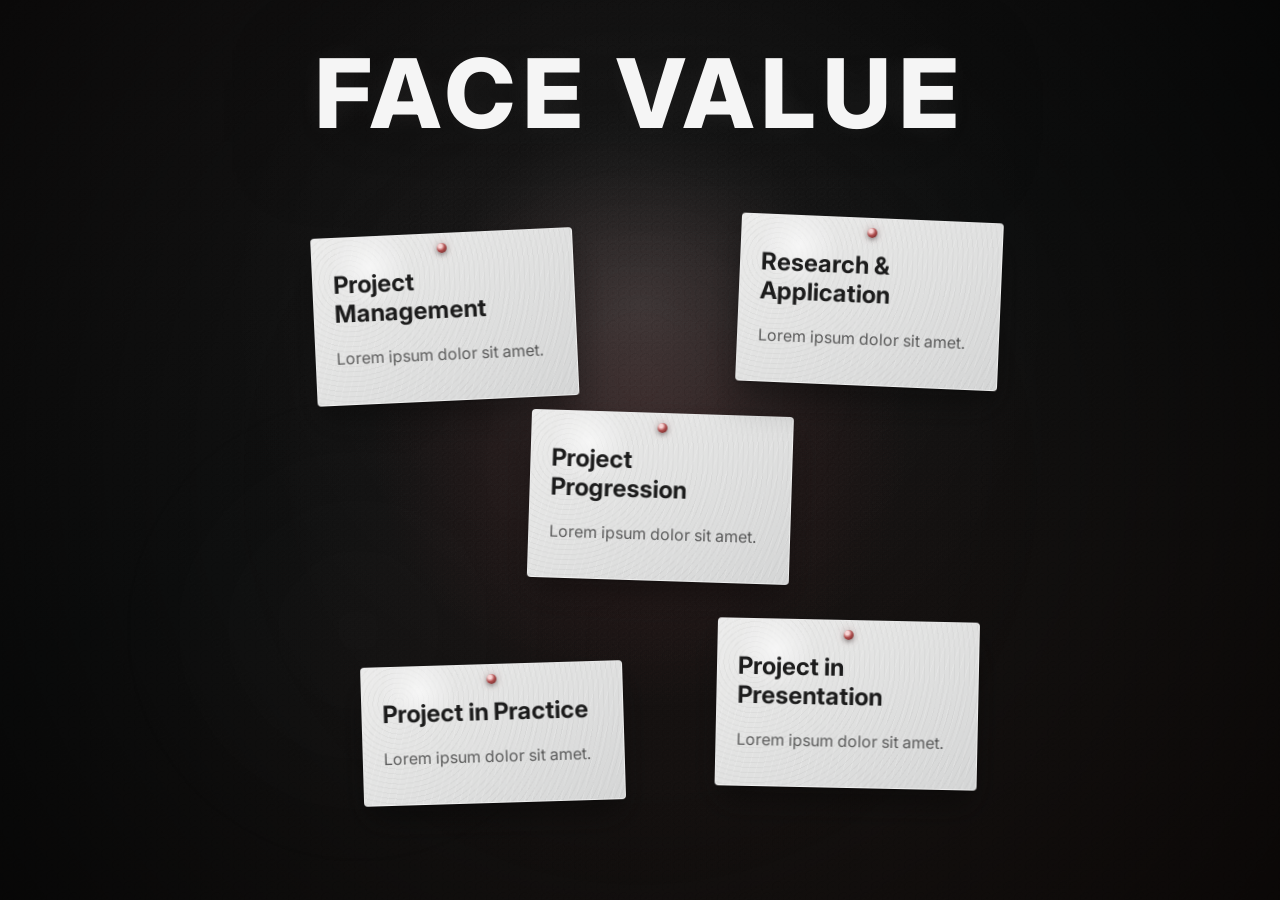
==== index.html @ d6b0194a "first commit" ====
<!DOCTYPE html>
<html lang="en">
<head>
  <meta charset="UTF-8" />
  <title>Face Value</title>
  <link rel="stylesheet" href="style.css" />
  <link href="https://fonts.googleapis.com/css2?family=Inter:wght@300;400;600&display=swap" rel="stylesheet">
</head>

<body class="home-page">

  <header class="home-title">
    <h1>FACE VALUE</h1>
  </header>

  <!-- BOARD -->
  <section class="board">

    <div class="card" data-link="management.html">
      <h2>Project Management</h2>
      <p>Lorem ipsum dolor sit amet.</p>
    </div>

    <div class="card" data-link="progression.html">
      <h2>Project Progression</h2>
      <p>Lorem ipsum dolor sit amet.</p>
    </div>

    <div class="card" data-link="research.html">
      <h2>Research & Application</h2>
      <p>Lorem ipsum dolor sit amet.</p>
    </div>

    <div class="card" data-link="practice.html">
      <h2>Project in Practice</h2>
      <p>Lorem ipsum dolor sit amet.</p>
    </div>

    <div class="card" data-link="presentation.html">
      <h2>Project in Presentation</h2>
      <p>Lorem ipsum dolor sit amet.</p>
    </div>

  </section>

  <script src="script.js"></script>
</body>
</html>
---- style.css ----
@property --float-x { syntax: "<length>"; inherits: false; initial-value: 0px; }
@property --float-y { syntax: "<length>"; inherits: false; initial-value: 0px; }
@property --float-rotate { syntax: "<angle>"; inherits: false; initial-value: 0deg; }
@property --ambient-light { syntax: "<number>"; inherits: false; initial-value: 0; }
@property --ambient-red { syntax: "<number>"; inherits: false; initial-value: 0; }
@property --fog-pulse { syntax: "<number>"; inherits: false; initial-value: 0; }

body {
  margin: 0;
  min-height: 100vh;
  /* Design System: Helvetica Neue for general hierarchy, Inter for standard text fallback */
  font-family: "Helvetica Neue", Inter, sans-serif; 
  background: #111111;
  color: #F5F5F5;
  animation: page-enter 320ms cubic-bezier(0.16, 1, 0.3, 1) backwards;
  transition: opacity 260ms ease, transform 260ms cubic-bezier(0.22, 1, 0.36, 1), filter 260ms ease;
}

body.page-leaving {
  opacity: 0;
  transform: scale(0.985);
  filter: brightness(0.78);
  pointer-events: none;
}

.home-page {
  --edge-darkness: 0.62;
  --fog-opacity: 0.55;
  --fog-pulse: 0;
  --red-wash: 0.16;
  --spotlight-strength: 0.13;
  --ambient-light: 0;
  --ambient-red: 0;
  position: relative;
  overflow-x: hidden;
  background:
    radial-gradient(circle at 50% 34%, rgba(255, 255, 255, calc(var(--spotlight-strength) + var(--ambient-light))), rgba(255, 255, 255, 0.025) 22%, transparent 48%),
    radial-gradient(circle at 50% 48%, rgba(158, 66, 66, calc(var(--red-wash) + var(--ambient-red))), transparent 34%),
    linear-gradient(155deg, #171515 0%, #0f1010 45%, #181210 100%);
  animation: page-enter 320ms cubic-bezier(0.16, 1, 0.3, 1) backwards, ambient-light-pulse 34s ease-in-out infinite alternate;
}

.home-page:has(.card:hover) {
  --edge-darkness: 0.74;
  --fog-opacity: 0.42;
  --red-wash: 0.1;
  --spotlight-strength: 0.09;
}

.home-page::before, .home-page::after { content: ""; position: fixed; inset: 0; pointer-events: none; }
.home-page::before { z-index: 0; background: radial-gradient(circle at center, transparent 42%, rgba(0, 0, 0, var(--edge-darkness)) 100%), repeating-radial-gradient(circle at 18% 32%, rgba(255, 255, 255, 0.035) 0 1px, transparent 1px 4px), repeating-radial-gradient(circle at 72% 64%, rgba(0, 0, 0, 0.08) 0 1px, transparent 1px 5px); background-size: auto, 9px 9px, 11px 11px; mix-blend-mode: soft-light; transition: background 0.35s ease; }
.home-page::after { z-index: 1; background: radial-gradient(circle at 50% 42%, rgba(255, 255, 255, 0.06), transparent 28%), radial-gradient(circle at 28% 70%, rgba(255, 255, 255, 0.045), transparent 24%); filter: blur(26px); opacity: calc(var(--fog-opacity) + var(--fog-pulse)); transform: scale(1); transition: opacity 0.35s ease; animation: ambient-fog-drift 42s ease-in-out infinite alternate; }

.home-page .home-title, .home-page .board { position: relative; z-index: 2; }

.nav { display: flex; justify-content: space-between; align-items: center; padding: 20px 40px; border-bottom: 1px solid #2a2a2a; animation: nav-pop 420ms cubic-bezier(0.16, 1, 0.3, 1) 80ms backwards; }
.logo { font-weight: 700; letter-spacing: 0.08em; }
.nav a { margin-left: 20px; text-decoration: none; color: #8A8A8A; transition: color 0.3s ease; }
.nav a:hover { color: #F5F5F5; }

.home-title { max-width: 1180px; margin: 0 auto; padding: 48px 40px 4px; text-align: center; }
.home-title h1 { margin: 0; font-size: clamp(48px, 8vw, 96px); font-weight: 800; line-height: 0.95; letter-spacing: 0.08em; text-shadow: 0 18px 80px rgba(0, 0, 0, 0.5), 0 0 30px rgba(255, 255, 255, 0.08); animation: title-settle 820ms cubic-bezier(0.16, 1, 0.3, 1) 100ms both; }

.board { position: relative; height: calc(100vh - 150px); min-height: 580px; max-width: 1180px; margin: 0 auto; }
.board::after { content: ""; position: absolute; inset: 0; z-index: 0; pointer-events: none; background: radial-gradient(circle at 50% 46%, rgba(158, 66, 66, 0.16), transparent 58%); opacity: 0.28; transition: opacity 0.35s ease; }
.board:has(.card:hover)::after { opacity: 0.5; }

.card { --card-tilt: 0deg; --float-x: 0px; --float-y: 0px; --float-rotate: 0deg; --magnet-x: 0px; --magnet-y: 0px; position: absolute; z-index: 1; width: 220px; padding: 20px; background: #1a1a1a; border: 1px solid #2a2a2a; cursor: pointer; transition: transform 0.35s ease, border-color 0.35s ease, box-shadow 0.35s ease, filter 0.35s ease, opacity 0.35s ease; }
.home-page .card { color: #181818; background: radial-gradient(circle at 22% 18%, rgba(255, 255, 255, 0.8), transparent 16%), repeating-radial-gradient(circle at 14% 26%, rgba(0, 0, 0, 0.035) 0 1px, transparent 1px 5px), repeating-linear-gradient(105deg, rgba(255, 255, 255, 0.16) 0 1px, transparent 1px 7px), linear-gradient(145deg, #f0f0ef, #d9dada); border-color: rgba(255, 255, 255, 0.42); border-radius: 4px; box-shadow: 0 18px 34px rgba(0, 0, 0, 0.38), 0 2px 2px rgba(0, 0, 0, 0.18); filter: saturate(0.92) contrast(0.96); transform: translate3d(calc(var(--magnet-x) + var(--float-x)), calc(var(--magnet-y) + var(--float-y)), 0) rotate(calc(var(--card-tilt) + var(--float-rotate))); transform-origin: center top; animation: card-drift 31s ease-in-out infinite alternate; will-change: transform; }
.home-page .card::before { content: ""; position: absolute; top: 9px; left: 50%; width: 10px; height: 10px; border-radius: 50%; background: radial-gradient(circle at 35% 30%, #ffd9d9 0 18%, #b84a4a 48%, #5d1515 100%); box-shadow: 0 2px 4px rgba(0, 0, 0, 0.38), 0 0 10px rgba(158, 66, 66, 0.28); transform: translateX(-50%); }
.home-page .card h2, .home-page .card p { position: relative; }
.home-page .card h2 { margin-top: 12px; }
.home-page .card p { color: rgba(24, 24, 24, 0.68); }

.card:hover { z-index: 3; opacity: 1; transform: translate3d(calc(var(--magnet-x) + var(--float-x)), calc(var(--magnet-y) + var(--float-y) - 9px), 0) rotate(calc(var(--card-tilt) + var(--float-rotate))) scale(1.05); border-color: #9E4242; }
.home-page .card:hover { box-shadow: 0 26px 52px rgba(0, 0, 0, 0.48), 0 6px 10px rgba(0, 0, 0, 0.2); border-color: rgba(195, 92, 84, 0.7); filter: saturate(1.08) contrast(1.08); }
.home-page .card.is-transitioning { z-index: 5; opacity: 1; pointer-events: none; transform: translate3d(calc(var(--magnet-x) + var(--float-x)), calc(var(--magnet-y) + var(--float-y) - 16px), 0) rotate(calc(var(--card-tilt) + var(--float-rotate))) scale(1.16); filter: saturate(1.1) contrast(1.1); box-shadow: 0 34px 70px rgba(0, 0, 0, 0.58), 0 12px 22px rgba(0, 0, 0, 0.25); transition-duration: 260ms; }
.board:has(.card:hover) .card:not(:hover) { opacity: 0.42; filter: saturate(0.72) contrast(0.88) blur(0.45px); }
.board:has(.card.is-transitioning) .card:not(.is-transitioning) { opacity: 0.22; filter: saturate(0.6) contrast(0.82) blur(0.8px); }

.card:nth-child(1) { --card-tilt: -2.6deg; top: 12%; left: clamp(24px, calc(50% - 330px), calc(100% - 244px)); animation-duration: 34s; animation-delay: -8s; }
.card:nth-child(2) { --card-tilt: 1.8deg; top: 36%; left: clamp(24px, calc(50% - 108px), calc(100% - 244px)); animation-duration: 39s; animation-delay: -17s; }
.card:nth-child(3) { --card-tilt: 2.4deg; top: 10%; left: clamp(24px, calc(50% + 102px), calc(100% - 244px)); animation-duration: 36s; animation-delay: -12s; }
.card:nth-child(4) { --card-tilt: -1.7deg; bottom: 12%; left: clamp(24px, calc(50% - 280px), calc(100% - 244px)); animation-duration: 41s; animation-delay: -22s; }
.card:nth-child(5) { --card-tilt: 1.2deg; bottom: 14%; left: clamp(24px, calc(50% + 78px), calc(100% - 244px)); animation-duration: 37s; animation-delay: -5s; }

@keyframes page-enter { from { opacity: 0; transform: scale(1.012); filter: brightness(0.8); } to { opacity: 1; transform: scale(1); filter: brightness(1); } }
@keyframes nav-pop { from { opacity: 0; transform: translate3d(0, -12px, 0) scale(0.985); } to { opacity: 1; transform: translate3d(0, 0, 0); } }
@keyframes title-settle { from { opacity: 0; transform: translate3d(0, 10px, 0) scale(0.99); filter: blur(2px); } to { opacity: 1; transform: translate3d(0, 0, 0) scale(1); filter: blur(0); } }
@keyframes card-drift { 0% { --float-x: -1px; --float-y: 0.5px; --float-rotate: -0.12deg; } 45% { --float-x: 1.5px; --float-y: -1.25px; --float-rotate: 0.14deg; } 100% { --float-x: -0.5px; --float-y: 1px; --float-rotate: -0.08deg; } }
@keyframes ambient-light-pulse { 0% { --ambient-light: -0.008; --ambient-red: -0.01; } 50% { --ambient-light: 0.012; --ambient-red: 0.006; } 100% { --ambient-light: -0.002; --ambient-red: 0.012; } }
@keyframes ambient-fog-drift { 0% { --fog-pulse: -0.025; transform: translate3d(0, 0, 0) scale(1); } 50% { --fog-pulse: 0.015; transform: translate3d(0.4%, -0.35%, 0) scale(1.035); } 100% { --fog-pulse: 0.005; transform: translate3d(-0.25%, 0.25%, 0) scale(1.02); } }

@media (prefers-reduced-motion: reduce) {
  .home-page, .home-page::after, .home-page .card, .home-page .home-title h1, .nav { animation: none; }
  body { animation: none; transition: opacity 160ms ease; }
  body.page-leaving { transform: none; filter: none; }
}

@media (hover: hover) and (pointer: fine) {
  .home-page, .home-page a, .home-page .card { cursor: none; }
  .custom-cursor, .cursor-trail { position: fixed; top: 0; left: 0; border-radius: 50%; pointer-events: none; opacity: 0; transform: translate3d(-50%, -50%, 0); transition: width 0.25s ease, height 0.25s ease, border-color 0.25s ease, background 0.25s ease, opacity 0.25s ease; z-index: 20; }
  .custom-cursor { width: 14px; height: 14px; border: 1px solid rgba(245, 245, 245, 0.62); background: rgba(245, 245, 245, 0.04); box-shadow: 0 0 18px rgba(245, 245, 245, 0.08); mix-blend-mode: difference; }
  .cursor-trail { width: 26px; height: 26px; border: 1px solid rgba(158, 66, 66, 0.2); background: rgba(158, 66, 66, 0.045); filter: blur(0.2px); z-index: 19; }
  .cursor-ready .custom-cursor, .cursor-ready .cursor-trail { opacity: 1; }
  .cursor-card-hover .custom-cursor { width: 30px; height: 30px; border-color: rgba(195, 92, 84, 0.82); background: rgba(195, 92, 84, 0.08); box-shadow: 0 0 24px rgba(195, 92, 84, 0.18); mix-blend-mode: normal; }
  .cursor-card-hover .cursor-trail { width: 42px; height: 42px; border-color: rgba(195, 92, 84, 0.22); background: rgba(195, 92, 84, 0.055); }
  @media (prefers-reduced-motion: reduce) { .cursor-trail { display: none; } }
}

/* ========================= */
/* MANAGEMENT PAGE: CASE FILES */
/* ========================= */

.nav-subtitle {
  color: #9E4242; /* Primary Red */
  font-family: 'IBM Plex Sans', sans-serif; /* Crime-related secondary font explicitly declared */
  font-weight: 600;
  letter-spacing: 0.05em;
  margin-left: 8px;
}

.management-feed {
  max-width: 1100px;
  margin: 80px auto 120px auto;
  display: flex;
  flex-direction: column;
  gap: 140px;
  padding: 0 20px;
}

.doc-block {
  display: flex;
  flex-direction: column;
  align-items: center;
  width: 100%;
}

/* STAMPED HEADINGS (Crime theme = IBM Plex Sans) */
.doc-block h2 {
  margin-bottom: 50px;
  color: #9E4242;
  font-family: 'IBM Plex Sans', sans-serif;
  font-weight: 700;
  font-size: 24px;
  letter-spacing: 0.1em;
  text-transform: uppercase;
  border: 3px solid #9E4242;
  padding: 8px 24px;
  border-radius: 4px;
  background: rgba(17, 17, 17, 0.9);
  transform: rotate(-2deg);
  box-shadow: 0 4px 10px rgba(0,0,0,0.5);
}

.doc-block:nth-child(even) h2 {
  transform: rotate(1.5deg);
}

.carousel {
  display: flex;
  align-items: center;
  justify-content: center;
  gap: 10px; 
  width: 100%;
}

.carousel-track {
  width: 850px; 
  height: 650px;
  position: relative;
  display: flex;
  justify-content: center;
  align-items: center;
}

/* EVIDENCE PHOTOS - Completely transparent background, no white borders */
.carousel-track img {
  position: absolute;
  max-width: calc(100% - 40px);
  max-height: calc(100% - 70px);
  object-fit: contain;
  opacity: 0;
  transition: opacity 0.4s ease, transform 0.4s ease;
  pointer-events: none;
  border-radius: 2px;
  box-shadow: 0 15px 35px rgba(0,0,0,0.8), inset 0 0 0 1px rgba(255,255,255,0.05);
  transform: scale(0.9) rotate(0deg);
}

.carousel-track img.active {
  opacity: 1;
  pointer-events: auto;
  cursor: zoom-in;
}

/* Scatter the active photos at random angles */
.doc-block:nth-child(odd) .carousel-track img.active {
  transform: scale(1) rotate(-1.5deg);
}

.doc-block:nth-child(even) .carousel-track img.active {
  transform: scale(1) rotate(2deg);
}

/* MAIN PAGE ARROWS */
.arrow {
  background: none;
  border: none;
  font-size: 50px;
  color: rgba(245, 245, 245, 0.4);
  cursor: pointer;
  transition: color 0.2s ease, transform 0.2s ease;
  padding: 20px;
}

.arrow:hover {
  color: #9E4242; /* Arrows turn red on hover */
  transform: scale(1.1);
}

/* ========================= */
/* ZOOM SYSTEM (ENHANCED) */
/* ========================= */

.zoom-overlay {
  position: fixed;
  inset: 0;
  background: rgba(17, 17, 17, 0.95);
  display: none;
  justify-content: center;
  align-items: center;
  z-index: 1000;
  /* CUSTOM CSS CURSOR: Gritty Red "X" for closing the file */
  cursor: url("data:image/svg+xml,%3Csvg xmlns='http://www.w3.org/2000/svg' width='32' height='32'%3E%3Cpath d='M8 8 L24 24 M24 8 L8 24' stroke='%239E4242' stroke-width='4' stroke-linecap='round'/%3E%3C/svg%3E") 16 16, pointer;
  animation: zoom-in 0.2s ease-out;
}

.zoom-overlay.active {
  display: flex;
}

/* Wrapper to hold the image and arrows together */
.zoom-wrapper {
  position: relative;
  display: flex;
  justify-content: center;
  align-items: center;
  cursor: default; /* Stops the Red X from showing over the document itself */
}

#zoomedImage {
  max-width: 85vw; /* Limits image to 85% of screen width */
  max-height: 90vh; /* Limits image to 90% of screen height */
  object-fit: contain;
  border-radius: 4px;
}

/* Modal Navigation Arrows */
.modal-arrow {
  position: absolute;
  top: 50%;
  transform: translateY(-50%);
  background: none;
  border: none;
  font-size: 70px;
  color: rgba(245, 245, 245, 0.4);
  cursor: pointer; /* Uses standard pointer cursor for arrows */
  z-index: 1010;
  transition: color 0.2s ease, transform 0.2s ease;
  padding: 30px;
}

.modal-arrow:hover {
  color: #9E4242;
  transform: translateY(-50%) scale(1.1);
}

.modal-arrow.left { left: -120px; }
.modal-arrow.right { right: -120px; }

@keyframes zoom-in {
  from { opacity: 0; transform: scale(0.95); }
  to { opacity: 1; transform: scale(1); }
}
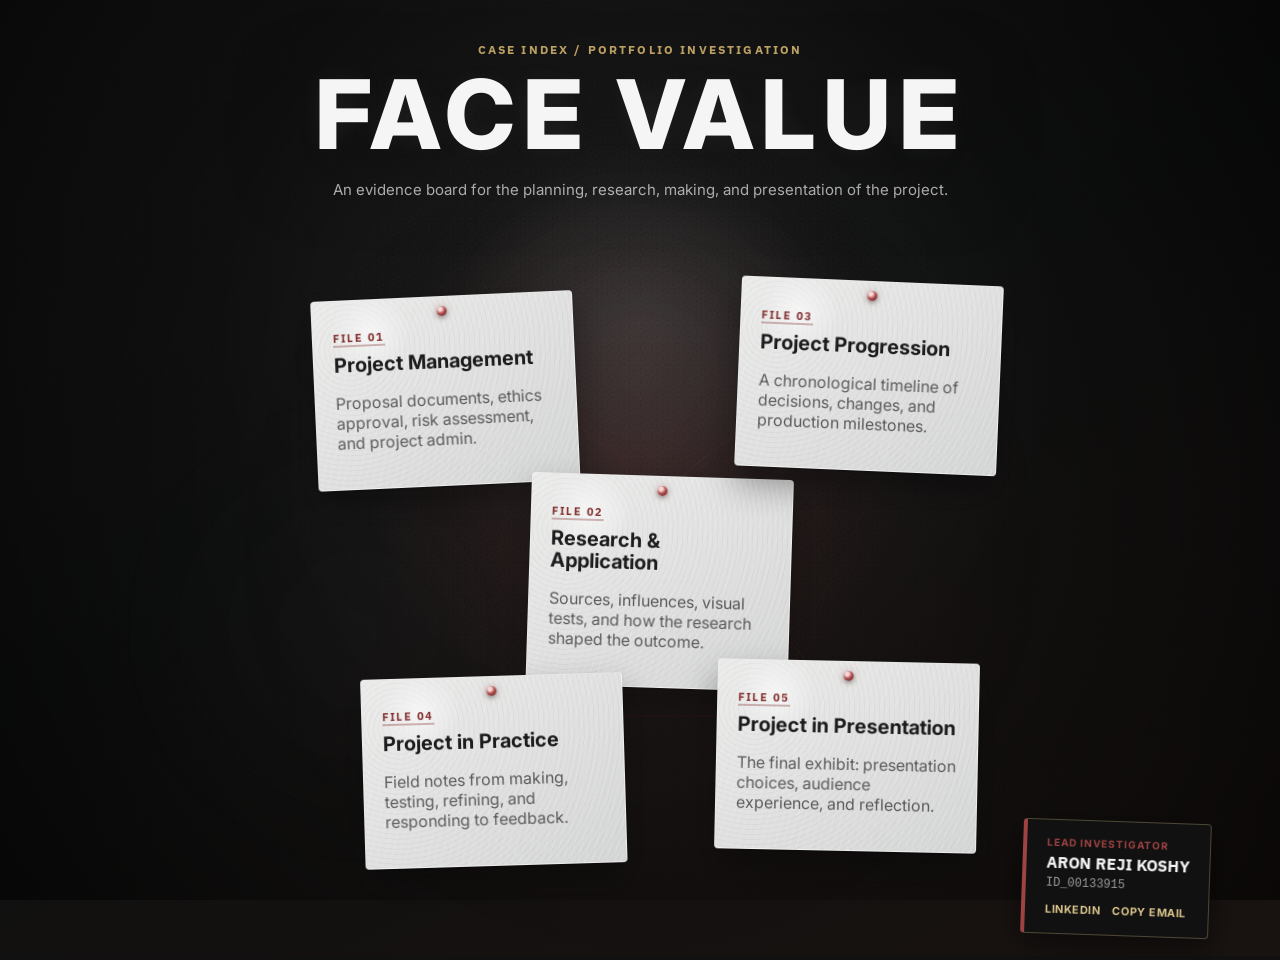
==== commit 7d4ea1c2: "feat: managment done" ====
--- a/index.html
+++ b/index.html
@@ -1,48 +1,77 @@
 <!DOCTYPE html>
 <html lang="en">
 <head>
-  <meta charset="UTF-8" />
-  <title>Face Value</title>
-  <link rel="stylesheet" href="style.css" />
-  <link href="https://fonts.googleapis.com/css2?family=Inter:wght@300;400;600&display=swap" rel="stylesheet">
+ <meta charset="UTF-8" />
+ <title>Face Value</title>
+ <link rel="stylesheet" href="style.css" />
+ <link href="https://fonts.googleapis.com/css2?family=IBM+Plex+Sans:wght@400;600;700&family=Inter:wght@300;400;600&display=swap" rel="stylesheet">
 </head>
 
 <body class="home-page">
 
-  <header class="home-title">
-    <h1>FACE VALUE</h1>
-  </header>
+ <header class="home-title">
+   <p class="case-kicker">Case Index / Portfolio Investigation</p>
+   <h1>FACE VALUE</h1>
+   <p class="case-summary">An evidence board for the planning, research, making, and presentation of the project.</p>
+ </header>
 
-  <!-- BOARD -->
-  <section class="board">
+ <section class="board">
+   <div class="board-lines" aria-hidden="true">
+     <svg class="case-strings" viewBox="0 0 100 100" preserveAspectRatio="none">
+       <line x1="33" y1="15" x2="52" y2="38"></line>
+       <line x1="52" y1="38" x2="70" y2="15"></line>
+       <line x1="52" y1="38" x2="37" y2="68"></line>
+       <line x1="52" y1="38" x2="68" y2="68"></line>
+       <line x1="37" y1="68" x2="68" y2="68"></line>
+     </svg>
+   </div>
 
-    <div class="card" data-link="management.html">
-      <h2>Project Management</h2>
-      <p>Lorem ipsum dolor sit amet.</p>
-    </div>
+   <div class="card" data-link="management.html">
+     <span class="case-tag">FILE 01</span>
+     <h2>Project Management</h2>
+     <p>Proposal documents, ethics approval, risk assessment, and project admin.</p>
+   </div>
 
-    <div class="card" data-link="progression.html">
-      <h2>Project Progression</h2>
-      <p>Lorem ipsum dolor sit amet.</p>
-    </div>
+  <div class="card" data-link="research.html">
+    <span class="case-tag">FILE 02</span>
+    <h2>Research & Application</h2>
+    <p>Sources, influences, visual tests, and how the research shaped the outcome.</p>
+  </div>
 
-    <div class="card" data-link="research.html">
-      <h2>Research & Application</h2>
-      <p>Lorem ipsum dolor sit amet.</p>
-    </div>
+  <div class="card" data-link="progression.html">
+    <span class="case-tag">FILE 03</span>
+    <h2>Project Progression</h2>
+    <p>A chronological timeline of decisions, changes, and production milestones.</p>
+  </div>
 
-    <div class="card" data-link="practice.html">
-      <h2>Project in Practice</h2>
-      <p>Lorem ipsum dolor sit amet.</p>
-    </div>
+   <div class="card" data-link="practice.html">
+     <span class="case-tag">FILE 04</span>
+     <h2>Project in Practice</h2>
+     <p>Field notes from making, testing, refining, and responding to feedback.</p>
+   </div>
 
-    <div class="card" data-link="presentation.html">
-      <h2>Project in Presentation</h2>
-      <p>Lorem ipsum dolor sit amet.</p>
-    </div>
+   <div class="card" data-link="presentation.html">
+     <span class="case-tag">FILE 05</span>
+     <h2>Project in Presentation</h2>
+     <p>The final exhibit: presentation choices, audience experience, and reflection.</p>
+   </div>
 
-  </section>
+   <div class="personnel-file">
+     <div class="id-details">
+       <span class="id-label">Lead Investigator</span>
+       <h2>Aron Reji Koshy</h2>
+       <p>ID_00133915</p>
+       <div class="id-links">
+         <a href="https://www.linkedin.com/in/aron-reji-" target="_blank">LinkedIn</a>
+         <a href="#" id="copyEmailBtn">Copy Email</a>
+       </div>
+     </div>
+   </div>
 
-  <script src="script.js"></script>
+ </section>
+
+ <div id="clipboardToast" class="clipboard-toast">EMAIL COPIED TO CLIPBOARD</div>
+
+ <script src="script.js"></script>
 </body>
 </html>
--- a/style.css
+++ b/style.css
@@ -1,3 +1,7 @@
+html {
+  background-color: #111111; /* Fixes the white scroll bounce */
+}
+
 @property --float-x { syntax: "<length>"; inherits: false; initial-value: 0px; }
 @property --float-y { syntax: "<length>"; inherits: false; initial-value: 0px; }
 @property --float-rotate { syntax: "<angle>"; inherits: false; initial-value: 0deg; }
@@ -6,45 +10,44 @@
 @property --fog-pulse { syntax: "<number>"; inherits: false; initial-value: 0; }
 
 body {
-  margin: 0;
-  min-height: 100vh;
-  /* Design System: Helvetica Neue for general hierarchy, Inter for standard text fallback */
-  font-family: "Helvetica Neue", Inter, sans-serif; 
-  background: #111111;
-  color: #F5F5F5;
-  animation: page-enter 320ms cubic-bezier(0.16, 1, 0.3, 1) backwards;
-  transition: opacity 260ms ease, transform 260ms cubic-bezier(0.22, 1, 0.36, 1), filter 260ms ease;
+ margin: 0;
+ min-height: 100vh;
+ font-family: "Helvetica Neue", Inter, sans-serif;
+ background: #111111;
+ color: #F5F5F5;
+ animation: page-enter 320ms cubic-bezier(0.16, 1, 0.3, 1) backwards;
+ transition: opacity 260ms ease, transform 260ms cubic-bezier(0.22, 1, 0.36, 1), filter 260ms ease;
 }
 
 body.page-leaving {
-  opacity: 0;
-  transform: scale(0.985);
-  filter: brightness(0.78);
-  pointer-events: none;
+ opacity: 0;
+ transform: scale(0.985);
+ filter: brightness(0.78);
+ pointer-events: none;
 }
 
 .home-page {
-  --edge-darkness: 0.62;
-  --fog-opacity: 0.55;
-  --fog-pulse: 0;
-  --red-wash: 0.16;
-  --spotlight-strength: 0.13;
-  --ambient-light: 0;
-  --ambient-red: 0;
-  position: relative;
-  overflow-x: hidden;
-  background:
-    radial-gradient(circle at 50% 34%, rgba(255, 255, 255, calc(var(--spotlight-strength) + var(--ambient-light))), rgba(255, 255, 255, 0.025) 22%, transparent 48%),
-    radial-gradient(circle at 50% 48%, rgba(158, 66, 66, calc(var(--red-wash) + var(--ambient-red))), transparent 34%),
-    linear-gradient(155deg, #171515 0%, #0f1010 45%, #181210 100%);
-  animation: page-enter 320ms cubic-bezier(0.16, 1, 0.3, 1) backwards, ambient-light-pulse 34s ease-in-out infinite alternate;
+ --edge-darkness: 0.62;
+ --fog-opacity: 0.55;
+ --fog-pulse: 0;
+ --red-wash: 0.16;
+ --spotlight-strength: 0.13;
+ --ambient-light: 0;
+ --ambient-red: 0;
+ position: relative;
+ overflow-x: hidden;
+ background:
+   radial-gradient(circle at 50% 34%, rgba(255, 255, 255, calc(var(--spotlight-strength) + var(--ambient-light))), rgba(255, 255, 255, 0.025) 22%, transparent 48%),
+   radial-gradient(circle at 50% 48%, rgba(158, 66, 66, calc(var(--red-wash) + var(--ambient-red))), transparent 34%),
+   linear-gradient(155deg, #171515 0%, #0f1010 45%, #181210 100%);
+ animation: page-enter 320ms cubic-bezier(0.16, 1, 0.3, 1) backwards, ambient-light-pulse 34s ease-in-out infinite alternate;
 }
 
 .home-page:has(.card:hover) {
-  --edge-darkness: 0.74;
-  --fog-opacity: 0.42;
-  --red-wash: 0.1;
-  --spotlight-strength: 0.09;
+ --edge-darkness: 0.74;
+ --fog-opacity: 0.42;
+ --red-wash: 0.1;
+ --spotlight-strength: 0.09;
 }
 
 .home-page::before, .home-page::after { content: ""; position: fixed; inset: 0; pointer-events: none; }
@@ -58,19 +61,26 @@
 .nav a { margin-left: 20px; text-decoration: none; color: #8A8A8A; transition: color 0.3s ease; }
 .nav a:hover { color: #F5F5F5; }
 
-.home-title { max-width: 1180px; margin: 0 auto; padding: 48px 40px 4px; text-align: center; }
+.home-title { max-width: 1180px; margin: 0 auto; padding: 42px 40px 4px; text-align: center; }
 .home-title h1 { margin: 0; font-size: clamp(48px, 8vw, 96px); font-weight: 800; line-height: 0.95; letter-spacing: 0.08em; text-shadow: 0 18px 80px rgba(0, 0, 0, 0.5), 0 0 30px rgba(255, 255, 255, 0.08); animation: title-settle 820ms cubic-bezier(0.16, 1, 0.3, 1) 100ms both; }
+.case-kicker { margin: 0 0 12px; color: #c0a466; font-family: "IBM Plex Sans", Inter, sans-serif; font-size: 12px; font-weight: 700; letter-spacing: 0.18em; text-transform: uppercase; }
+.case-summary { max-width: 620px; margin: 18px auto 0; color: rgba(245, 245, 245, 0.72); font-size: 15px; line-height: 1.6; }
 
 .board { position: relative; height: calc(100vh - 150px); min-height: 580px; max-width: 1180px; margin: 0 auto; }
 .board::after { content: ""; position: absolute; inset: 0; z-index: 0; pointer-events: none; background: radial-gradient(circle at 50% 46%, rgba(158, 66, 66, 0.16), transparent 58%); opacity: 0.28; transition: opacity 0.35s ease; }
 .board:has(.card:hover)::after { opacity: 0.5; }
+.board-lines { position: absolute; inset: 0; z-index: 1; pointer-events: none; }
+.case-strings { width: 100%; height: 100%; overflow: visible; }
+.case-strings line { stroke: rgba(176, 38, 38, 0.72); stroke-width: 0.18; stroke-linecap: round; filter: drop-shadow(0 0 5px rgba(158, 66, 66, 0.45)); vector-effect: non-scaling-stroke; }
+.case-strings line:nth-child(2n) { stroke: rgba(218, 84, 71, 0.58); }
 
 .card { --card-tilt: 0deg; --float-x: 0px; --float-y: 0px; --float-rotate: 0deg; --magnet-x: 0px; --magnet-y: 0px; position: absolute; z-index: 1; width: 220px; padding: 20px; background: #1a1a1a; border: 1px solid #2a2a2a; cursor: pointer; transition: transform 0.35s ease, border-color 0.35s ease, box-shadow 0.35s ease, filter 0.35s ease, opacity 0.35s ease; }
 .home-page .card { color: #181818; background: radial-gradient(circle at 22% 18%, rgba(255, 255, 255, 0.8), transparent 16%), repeating-radial-gradient(circle at 14% 26%, rgba(0, 0, 0, 0.035) 0 1px, transparent 1px 5px), repeating-linear-gradient(105deg, rgba(255, 255, 255, 0.16) 0 1px, transparent 1px 7px), linear-gradient(145deg, #f0f0ef, #d9dada); border-color: rgba(255, 255, 255, 0.42); border-radius: 4px; box-shadow: 0 18px 34px rgba(0, 0, 0, 0.38), 0 2px 2px rgba(0, 0, 0, 0.18); filter: saturate(0.92) contrast(0.96); transform: translate3d(calc(var(--magnet-x) + var(--float-x)), calc(var(--magnet-y) + var(--float-y)), 0) rotate(calc(var(--card-tilt) + var(--float-rotate))); transform-origin: center top; animation: card-drift 31s ease-in-out infinite alternate; will-change: transform; }
 .home-page .card::before { content: ""; position: absolute; top: 9px; left: 50%; width: 10px; height: 10px; border-radius: 50%; background: radial-gradient(circle at 35% 30%, #ffd9d9 0 18%, #b84a4a 48%, #5d1515 100%); box-shadow: 0 2px 4px rgba(0, 0, 0, 0.38), 0 0 10px rgba(158, 66, 66, 0.28); transform: translateX(-50%); }
 .home-page .card h2, .home-page .card p { position: relative; }
-.home-page .card h2 { margin-top: 12px; }
+.home-page .card h2 { margin-top: 8px; font-size: 20px; line-height: 1.08; }
 .home-page .card p { color: rgba(24, 24, 24, 0.68); }
+.case-tag { display: inline-flex; margin-top: 10px; color: #8a2d2d; font-family: "IBM Plex Sans", Inter, sans-serif; font-size: 11px; font-weight: 700; letter-spacing: 0.14em; text-transform: uppercase; border-bottom: 2px solid rgba(138, 45, 45, 0.34); }
 
 .card:hover { z-index: 3; opacity: 1; transform: translate3d(calc(var(--magnet-x) + var(--float-x)), calc(var(--magnet-y) + var(--float-y) - 9px), 0) rotate(calc(var(--card-tilt) + var(--float-rotate))) scale(1.05); border-color: #9E4242; }
 .home-page .card:hover { box-shadow: 0 26px 52px rgba(0, 0, 0, 0.48), 0 6px 10px rgba(0, 0, 0, 0.2); border-color: rgba(195, 92, 84, 0.7); filter: saturate(1.08) contrast(1.08); }
@@ -83,6 +93,12 @@
 .card:nth-child(3) { --card-tilt: 2.4deg; top: 10%; left: clamp(24px, calc(50% + 102px), calc(100% - 244px)); animation-duration: 36s; animation-delay: -12s; }
 .card:nth-child(4) { --card-tilt: -1.7deg; bottom: 12%; left: clamp(24px, calc(50% - 280px), calc(100% - 244px)); animation-duration: 41s; animation-delay: -22s; }
 .card:nth-child(5) { --card-tilt: 1.2deg; bottom: 14%; left: clamp(24px, calc(50% + 78px), calc(100% - 244px)); animation-duration: 37s; animation-delay: -5s; }
+
+.board > .card:nth-of-type(2) { --card-tilt: -2.6deg; top: 12%; bottom: auto; left: clamp(24px, calc(50% - 330px), calc(100% - 244px)); animation-duration: 34s; animation-delay: -8s; }
+.board > .card:nth-of-type(3) { --card-tilt: 1.8deg; top: 36%; bottom: auto; left: clamp(24px, calc(50% - 108px), calc(100% - 244px)); animation-duration: 39s; animation-delay: -17s; }
+.board > .card:nth-of-type(4) { --card-tilt: 2.4deg; top: 10%; bottom: auto; left: clamp(24px, calc(50% + 102px), calc(100% - 244px)); animation-duration: 36s; animation-delay: -12s; }
+.board > .card:nth-of-type(5) { --card-tilt: -1.7deg; top: auto; bottom: 12%; left: clamp(24px, calc(50% - 280px), calc(100% - 244px)); animation-duration: 41s; animation-delay: -22s; }
+.board > .card:nth-of-type(6) { --card-tilt: 1.2deg; top: auto; bottom: 14%; left: clamp(24px, calc(50% + 78px), calc(100% - 244px)); animation-duration: 37s; animation-delay: -5s; }
 
 @keyframes page-enter { from { opacity: 0; transform: scale(1.012); filter: brightness(0.8); } to { opacity: 1; transform: scale(1); filter: brightness(1); } }
 @keyframes nav-pop { from { opacity: 0; transform: translate3d(0, -12px, 0) scale(0.985); } to { opacity: 1; transform: translate3d(0, 0, 0); } }
@@ -92,194 +108,850 @@
 @keyframes ambient-fog-drift { 0% { --fog-pulse: -0.025; transform: translate3d(0, 0, 0) scale(1); } 50% { --fog-pulse: 0.015; transform: translate3d(0.4%, -0.35%, 0) scale(1.035); } 100% { --fog-pulse: 0.005; transform: translate3d(-0.25%, 0.25%, 0) scale(1.02); } }
 
 @media (prefers-reduced-motion: reduce) {
-  .home-page, .home-page::after, .home-page .card, .home-page .home-title h1, .nav { animation: none; }
-  body { animation: none; transition: opacity 160ms ease; }
-  body.page-leaving { transform: none; filter: none; }
+ .home-page, .home-page::after, .home-page .card, .home-page .home-title h1, .nav { animation: none; }
+ body { animation: none; transition: opacity 160ms ease; }
+ body.page-leaving { transform: none; filter: none; }
 }
 
 @media (hover: hover) and (pointer: fine) {
-  .home-page, .home-page a, .home-page .card { cursor: none; }
-  .custom-cursor, .cursor-trail { position: fixed; top: 0; left: 0; border-radius: 50%; pointer-events: none; opacity: 0; transform: translate3d(-50%, -50%, 0); transition: width 0.25s ease, height 0.25s ease, border-color 0.25s ease, background 0.25s ease, opacity 0.25s ease; z-index: 20; }
-  .custom-cursor { width: 14px; height: 14px; border: 1px solid rgba(245, 245, 245, 0.62); background: rgba(245, 245, 245, 0.04); box-shadow: 0 0 18px rgba(245, 245, 245, 0.08); mix-blend-mode: difference; }
-  .cursor-trail { width: 26px; height: 26px; border: 1px solid rgba(158, 66, 66, 0.2); background: rgba(158, 66, 66, 0.045); filter: blur(0.2px); z-index: 19; }
-  .cursor-ready .custom-cursor, .cursor-ready .cursor-trail { opacity: 1; }
-  .cursor-card-hover .custom-cursor { width: 30px; height: 30px; border-color: rgba(195, 92, 84, 0.82); background: rgba(195, 92, 84, 0.08); box-shadow: 0 0 24px rgba(195, 92, 84, 0.18); mix-blend-mode: normal; }
-  .cursor-card-hover .cursor-trail { width: 42px; height: 42px; border-color: rgba(195, 92, 84, 0.22); background: rgba(195, 92, 84, 0.055); }
-  @media (prefers-reduced-motion: reduce) { .cursor-trail { display: none; } }
-}
-
-/* ========================= */
-/* MANAGEMENT PAGE: CASE FILES */
-/* ========================= */
+ .home-page, .home-page a, .home-page .card { cursor: none; }
+ .custom-cursor, .cursor-trail { position: fixed; top: 0; left: 0; border-radius: 50%; pointer-events: none; opacity: 0; transform: translate3d(-50%, -50%, 0); transition: width 0.25s ease, height 0.25s ease, border-color 0.25s ease, background 0.25s ease, opacity 0.25s ease; z-index: 20; }
+ .custom-cursor { width: 14px; height: 14px; border: 1px solid rgba(245, 245, 245, 0.62); background: rgba(245, 245, 245, 0.04); box-shadow: 0 0 18px rgba(245, 245, 245, 0.08); mix-blend-mode: difference; }
+ .cursor-trail { width: 26px; height: 26px; border: 1px solid rgba(158, 66, 66, 0.2); background: rgba(158, 66, 66, 0.045); filter: blur(0.2px); z-index: 19; }
+ .cursor-ready .custom-cursor, .cursor-ready .cursor-trail { opacity: 1; }
+ .cursor-card-hover .custom-cursor { width: 30px; height: 30px; border-color: rgba(195, 92, 84, 0.82); background: rgba(195, 92, 84, 0.08); box-shadow: 0 0 24px rgba(195, 92, 84, 0.18); mix-blend-mode: normal; }
+ .cursor-card-hover .cursor-trail { width: 42px; height: 42px; border-color: rgba(195, 92, 84, 0.22); background: rgba(195, 92, 84, 0.055); }
+ @media (prefers-reduced-motion: reduce) { .cursor-trail { display: none; } }
+}
+
+/* ========================= */
+/* SHARED CASE FILE PAGES */
+/* ========================= */
+
+.case-page {
+ position: relative;
+ min-height: 100vh;
+ overflow-x: hidden;
+ background:
+   radial-gradient(circle at 12% 16%, rgba(192, 164, 102, 0.08), transparent 24%),
+   radial-gradient(circle at 82% 12%, rgba(158, 66, 66, 0.13), transparent 28%),
+   linear-gradient(155deg, #111111 0%, #171514 52%, #0d0d0d 100%);
+}
+
+.case-page::before {
+ content: "";
+ position: fixed;
+ inset: 0;
+ z-index: 0;
+ pointer-events: none;
+ background:
+   linear-gradient(rgba(255, 255, 255, 0.025) 1px, transparent 1px),
+   linear-gradient(90deg, rgba(255, 255, 255, 0.018) 1px, transparent 1px),
+   radial-gradient(circle at center, transparent 44%, rgba(0, 0, 0, 0.66) 100%);
+ background-size: 48px 48px, 48px 48px, auto;
+ opacity: 0.74;
+}
+
+.case-page > :not(.zoom-overlay):not(.evidence-modal) {
+ position: relative;
+ z-index: 1;
+}
+
+.case-page .nav {
+ position: sticky;
+ top: 0;
+ z-index: 30;
+ background: rgba(13, 13, 13, 0.84);
+ backdrop-filter: blur(12px);
+}
 
 .nav-subtitle {
-  color: #9E4242; /* Primary Red */
-  font-family: 'IBM Plex Sans', sans-serif; /* Crime-related secondary font explicitly declared */
-  font-weight: 600;
-  letter-spacing: 0.05em;
-  margin-left: 8px;
-}
-
-.management-feed {
-  max-width: 1100px;
-  margin: 80px auto 120px auto;
-  display: flex;
-  flex-direction: column;
-  gap: 140px;
-  padding: 0 20px;
-}
-
-.doc-block {
-  display: flex;
-  flex-direction: column;
-  align-items: center;
-  width: 100%;
-}
-
-/* STAMPED HEADINGS (Crime theme = IBM Plex Sans) */
-.doc-block h2 {
-  margin-bottom: 50px;
-  color: #9E4242;
-  font-family: 'IBM Plex Sans', sans-serif;
-  font-weight: 700;
-  font-size: 24px;
-  letter-spacing: 0.1em;
-  text-transform: uppercase;
-  border: 3px solid #9E4242;
-  padding: 8px 24px;
-  border-radius: 4px;
-  background: rgba(17, 17, 17, 0.9);
-  transform: rotate(-2deg);
-  box-shadow: 0 4px 10px rgba(0,0,0,0.5);
-}
-
-.doc-block:nth-child(even) h2 {
-  transform: rotate(1.5deg);
-}
-
-.carousel {
-  display: flex;
-  align-items: center;
-  justify-content: center;
-  gap: 10px; 
-  width: 100%;
-}
-
-.carousel-track {
-  width: 850px; 
-  height: 650px;
-  position: relative;
-  display: flex;
-  justify-content: center;
-  align-items: center;
-}
-
-/* EVIDENCE PHOTOS - Completely transparent background, no white borders */
-.carousel-track img {
-  position: absolute;
-  max-width: calc(100% - 40px);
-  max-height: calc(100% - 70px);
-  object-fit: contain;
-  opacity: 0;
-  transition: opacity 0.4s ease, transform 0.4s ease;
-  pointer-events: none;
-  border-radius: 2px;
-  box-shadow: 0 15px 35px rgba(0,0,0,0.8), inset 0 0 0 1px rgba(255,255,255,0.05);
-  transform: scale(0.9) rotate(0deg);
-}
-
-.carousel-track img.active {
-  opacity: 1;
-  pointer-events: auto;
-  cursor: zoom-in;
-}
-
-/* Scatter the active photos at random angles */
-.doc-block:nth-child(odd) .carousel-track img.active {
-  transform: scale(1) rotate(-1.5deg);
-}
-
-.doc-block:nth-child(even) .carousel-track img.active {
-  transform: scale(1) rotate(2deg);
-}
-
-/* MAIN PAGE ARROWS */
-.arrow {
-  background: none;
-  border: none;
-  font-size: 50px;
-  color: rgba(245, 245, 245, 0.4);
-  cursor: pointer;
-  transition: color 0.2s ease, transform 0.2s ease;
-  padding: 20px;
-}
-
-.arrow:hover {
-  color: #9E4242; /* Arrows turn red on hover */
-  transform: scale(1.1);
-}
-
-/* ========================= */
-/* ZOOM SYSTEM (ENHANCED) */
-/* ========================= */
-
-.zoom-overlay {
+ color: #9E4242;
+ font-family: 'IBM Plex Sans', sans-serif;
+ font-weight: 600;
+ letter-spacing: 0.05em;
+ margin-left: 8px;
+}
+
+.case-hero {
+ max-width: 1120px;
+ margin: 0 auto;
+ padding: 70px 32px 34px;
+}
+
+.case-hero h1 {
+ max-width: 820px;
+ margin: 0;
+ color: #f3f0e8;
+ font-size: clamp(42px, 6vw, 82px);
+ line-height: 0.96;
+ letter-spacing: 0.03em;
+ text-transform: uppercase;
+}
+
+.case-hero p:not(.case-kicker) {
+ max-width: 690px;
+ margin: 22px 0 0;
+ color: rgba(245, 245, 245, 0.72);
+ font-size: 17px;
+ line-height: 1.7;
+}
+
+.case-meta-row {
+ display: flex;
+ flex-wrap: wrap;
+ gap: 10px;
+ margin-top: 28px;
+}
+
+.case-meta-row span,
+.status-strip {
+ display: inline-flex;
+ align-items: center;
+ min-height: 30px;
+ padding: 0 12px;
+ color: #d8c28a;
+ font-family: "IBM Plex Sans", Inter, sans-serif;
+ font-size: 11px;
+ font-weight: 700;
+ letter-spacing: 0.12em;
+ text-transform: uppercase;
+ border: 1px solid rgba(216, 194, 138, 0.34);
+ background: rgba(216, 194, 138, 0.055);
+}
+
+.case-layout {
+ display: grid;
+ grid-template-columns: minmax(0, 1fr) 320px;
+ gap: 34px;
+ max-width: 1120px;
+ margin: 0 auto 110px;
+ padding: 0 32px;
+}
+
+.case-sidebar,
+.timeline-entry,
+.field-log article,
+.exhibit-frame,
+.verdict-grid article {
+ position: relative;
+ border: 1px solid rgba(245, 245, 245, 0.12);
+ border-radius: 4px;
+ background:
+   linear-gradient(145deg, rgba(28, 27, 25, 0.92), rgba(16, 16, 16, 0.94)),
+   repeating-linear-gradient(0deg, rgba(255, 255, 255, 0.025) 0 1px, transparent 1px 5px);
+ box-shadow: 0 20px 48px rgba(0, 0, 0, 0.32);
+}
+
+.case-sidebar {
+ align-self: start;
+ padding: 24px;
+ border-color: rgba(158, 66, 66, 0.28);
+}
+
+.case-sidebar h2,
+.timeline-entry h2,
+.field-log h2,
+.exhibit-frame h2,
+.verdict-grid h2 {
+ margin: 0;
+ color: #f3f0e8;
+ font-family: "IBM Plex Sans", Inter, sans-serif;
+ font-size: 19px;
+ letter-spacing: 0.06em;
+ text-transform: uppercase;
+}
+
+.case-sidebar p,
+.timeline-entry p,
+.field-log p,
+.exhibit-frame p,
+.verdict-grid p {
+ color: rgba(245, 245, 245, 0.68);
+ line-height: 1.65;
+}
+
+.case-sidebar ul {
+ margin: 20px 0 0;
+ padding-left: 18px;
+ color: rgba(245, 245, 245, 0.72);
+ line-height: 1.8;
+}
+
+.timeline-board {
+ position: relative;
+ display: grid;
+ gap: 24px;
+ padding-left: 32px;
+}
+
+.timeline-board::before {
+ content: "";
+ position: absolute;
+ top: 10px;
+ bottom: 10px;
+ left: 7px;
+ width: 2px;
+ background: linear-gradient(#9e4242, rgba(216, 194, 138, 0.55), transparent);
+}
+
+.timeline-entry {
+ padding: 24px;
+}
+
+.timeline-entry::before {
+ content: "";
+ position: absolute;
+ top: 28px;
+ left: -36px;
+ width: 14px;
+ height: 14px;
+ border: 2px solid #d8c28a;
+ border-radius: 50%;
+ background: #111111;
+ box-shadow: 0 0 0 6px rgba(158, 66, 66, 0.13);
+}
+
+.timeline-date,
+.evidence-code,
+.field-log article span {
+ display: inline-flex;
+ margin-bottom: 14px;
+ color: #9e4242;
+ font-family: "IBM Plex Sans", Inter, sans-serif;
+ font-size: 11px;
+ font-weight: 700;
+ letter-spacing: 0.16em;
+ text-transform: uppercase;
+}
+
+/* ========================= */
+/* RESEARCH PAGE (EVIDENCE WALL) */
+/* ========================= */
+
+.evidence-wall {
+ display: grid;
+ grid-template-columns: repeat(4, minmax(0, 1fr));
+ gap: 22px;
+ max-width: 1120px;
+ margin: 0 auto 60px; /* Reduced bottom margin to fit logs */
+ padding: 0 32px;
+}
+
+.evidence-card {
+ position: relative;
+ min-height: 245px;
+ padding: 24px;
+ background:
+   radial-gradient(circle at 20% 10%, rgba(216, 194, 138, 0.16), transparent 22%),
+   linear-gradient(145deg, #eee9d8, #cfc7ad);
+ color: #171514;
+ transform: rotate(-1deg);
+ cursor: pointer;
+ transition: transform 0.3s cubic-bezier(0.16, 1, 0.3, 1), box-shadow 0.3s ease, border-color 0.3s ease;
+ border: 1px solid transparent;
+ border-radius: 2px;
+ box-shadow: 0 10px 20px rgba(0,0,0,0.4);
+}
+
+.evidence-card:nth-child(even) {
+ transform: rotate(1.2deg);
+}
+
+.evidence-card h2 {
+ margin: 0 0 10px 0;
+ color: #171514;
+ font-family: 'IBM Plex Sans', sans-serif;
+ font-size: 18px;
+ text-transform: uppercase;
+ letter-spacing: 0.05em;
+}
+
+.evidence-card p {
+ color: rgba(23, 21, 20, 0.72);
+ font-size: 14px;
+ line-height: 1.5;
+}
+
+.evidence-card::before {
+ content: "";
+ position: absolute;
+ top: 12px;
+ right: 18px;
+ width: 48px;
+ height: 13px;
+ background: rgba(35, 35, 35, 0.78);
+ transform: rotate(3deg);
+}
+
+.evidence-card:hover {
+ transform: translateY(-8px) rotate(0deg);
+ border-color: #9E4242;
+ box-shadow: 0 15px 35px rgba(158, 66, 66, 0.2), 0 5px 15px rgba(0,0,0,0.5);
+ z-index: 10;
+}
+
+/* RESEARCH MODALS (POP-UP DOSSIERS) */
+.evidence-modal {
   position: fixed;
   inset: 0;
   background: rgba(17, 17, 17, 0.95);
   display: none;
   justify-content: center;
   align-items: center;
-  z-index: 1000;
-  /* CUSTOM CSS CURSOR: Gritty Red "X" for closing the file */
+  z-index: 2000;
+  padding: 20px;
+  opacity: 0;
+  transition: opacity 0.3s ease;
+  /* Use the Red X cursor on the dark background */
   cursor: url("data:image/svg+xml,%3Csvg xmlns='http://www.w3.org/2000/svg' width='32' height='32'%3E%3Cpath d='M8 8 L24 24 M24 8 L8 24' stroke='%239E4242' stroke-width='4' stroke-linecap='round'/%3E%3C/svg%3E") 16 16, pointer;
-  animation: zoom-in 0.2s ease-out;
-}
-
-.zoom-overlay.active {
+}
+
+.evidence-modal.active {
   display: flex;
-}
-
-/* Wrapper to hold the image and arrows together */
-.zoom-wrapper {
+  opacity: 1;
+}
+
+.evidence-modal-content {
+  background: #1a1a1a;
+  max-width: 700px;
+  width: 100%;
+  max-height: 85vh;
+  overflow-y: auto;
+  padding: 50px 40px;
+  border: 1px solid #2a2a2a;
+  border-top: 4px solid #9E4242; /* Red accent header */
   position: relative;
-  display: flex;
-  justify-content: center;
-  align-items: center;
-  cursor: default; /* Stops the Red X from showing over the document itself */
-}
-
-#zoomedImage {
-  max-width: 85vw; /* Limits image to 85% of screen width */
-  max-height: 90vh; /* Limits image to 90% of screen height */
-  object-fit: contain;
-  border-radius: 4px;
-}
-
-/* Modal Navigation Arrows */
-.modal-arrow {
+  box-shadow: 0 20px 60px rgba(0,0,0,0.8);
+  cursor: default; /* Reset cursor inside the dossier */
+}
+
+.modal-close-btn {
   position: absolute;
-  top: 50%;
-  transform: translateY(-50%);
+  top: 20px;
+  right: 25px;
   background: none;
   border: none;
-  font-size: 70px;
-  color: rgba(245, 245, 245, 0.4);
-  cursor: pointer; /* Uses standard pointer cursor for arrows */
-  z-index: 1010;
-  transition: color 0.2s ease, transform 0.2s ease;
-  padding: 30px;
+  color: #8A8A8A;
+  font-size: 32px;
+  cursor: pointer;
+  transition: color 0.2s;
+  padding: 0;
+  line-height: 1;
+}
+
+.modal-close-btn:hover {
+  color: #9E4242;
+}
+
+.evidence-modal-content h2 {
+  color: #F5F5F5;
+  font-family: 'IBM Plex Sans', sans-serif;
+  font-size: 28px;
+  text-transform: uppercase;
+  letter-spacing: 0.05em;
+  margin: 0 0 20px 0;
+  border-bottom: 1px solid #2a2a2a;
+  padding-bottom: 15px;
+}
+
+.evidence-modal-content p {
+  color: rgba(245, 245, 245, 0.8);
+  font-size: 16px;
+  line-height: 1.8;
+  margin-bottom: 20px;
+}
+
+/* EVIDENCE LOGS (BIBLIOGRAPHY) */
+.evidence-logs {
+  max-width: 1120px;
+  margin: 0 auto 80px auto;
+  padding: 40px 32px;
+  border-top: 1px dashed rgba(245, 245, 245, 0.15);
+}
+
+.evidence-logs h2 {
+  color: #F5F5F5;
+  font-family: 'IBM Plex Sans', sans-serif;
+  font-size: 20px;
+  text-transform: uppercase;
+  letter-spacing: 0.1em;
+  margin: 0 0 30px 0;
+}
+
+.log-container {
+  display: flex;
+  flex-direction: column;
+  gap: 16px;
+}
+
+.log-entry {
+  color: rgba(245, 245, 245, 0.6);
+  font-family: 'Inter', sans-serif;
+  font-size: 14px;
+  line-height: 1.6;
+  padding-left: 16px;
+  border-left: 2px solid rgba(158, 66, 66, 0.4);
+  transition: color 0.2s, border-color 0.2s;
+}
+
+.log-entry:hover {
+  color: rgba(245, 245, 245, 0.9);
+  border-left-color: #9E4242;
+}
+
+.log-entry strong {
+  color: #d8c28a;
+}
+
+
+/* ========================= */
+/* MISC PAGES */
+/* ========================= */
+
+.field-log {
+ display: grid;
+ gap: 22px;
+}
+
+.field-log article {
+ padding: 24px 26px;
+}
+
+.darkroom-panel {
+ background:
+   radial-gradient(circle at 50% 12%, rgba(158, 66, 66, 0.18), transparent 36%),
+   linear-gradient(145deg, rgba(18, 18, 18, 0.96), rgba(6, 6, 6, 0.96));
+}
+
+.status-strip {
+ margin-top: 24px;
+ color: #f3f0e8;
+ border-color: rgba(158, 66, 66, 0.55);
+ background: rgba(158, 66, 66, 0.18);
+}
+
+.presentation-stage {
+ max-width: 1120px;
+ margin: 0 auto 110px;
+ padding: 0 32px;
+}
+
+.exhibit-frame {
+ min-height: 360px;
+ display: flex;
+ flex-direction: column;
+ justify-content: flex-end;
+ padding: 34px;
+ overflow: hidden;
+ border-color: rgba(216, 194, 138, 0.28);
+ background:
+   linear-gradient(rgba(0, 0, 0, 0.18), rgba(0, 0, 0, 0.74)),
+   repeating-linear-gradient(90deg, rgba(255, 255, 255, 0.035) 0 1px, transparent 1px 14px),
+   radial-gradient(circle at 50% 12%, rgba(245, 245, 245, 0.18), transparent 34%),
+   linear-gradient(145deg, #23211d, #0d0d0d);
+}
+
+.exhibit-frame::before {
+ content: "";
+ position: absolute;
+ inset: 26px;
+ border: 1px dashed rgba(216, 194, 138, 0.24);
+ pointer-events: none;
+}
+
+.exhibit-frame h2 {
+ font-size: clamp(28px, 4vw, 48px);
+}
+
+.exhibit-frame p {
+ max-width: 610px;
+}
+
+.verdict-grid {
+ display: grid;
+ grid-template-columns: repeat(3, minmax(0, 1fr));
+ gap: 22px;
+ margin-top: 22px;
+}
+
+.verdict-grid article {
+ padding: 24px;
+}
+
+
+/* ========================= */
+/* MANAGEMENT PAGE ACCORDION */
+/* ========================= */
+
+.management-page .management-feed {
+ margin-top: 30px; 
+ max-width: 1100px;
+ margin-left: auto;
+ margin-right: auto;
+ display: flex;
+ flex-direction: column;
+ gap: 20px; 
+ padding: 0 32px;
+}
+
+.doc-block {
+ display: flex;
+ flex-direction: column;
+ width: 100%;
+ background: rgba(17, 17, 17, 0.8);
+ border: 1px solid rgba(245, 245, 245, 0.08);
+ border-radius: 4px;
+}
+
+.accordion-toggle {
+ width: 100%;
+ background: transparent;
+ border: none;
+ padding: 24px 30px;
+ display: flex;
+ justify-content: space-between;
+ align-items: center;
+ cursor: pointer;
+ transition: background 0.3s ease;
+}
+
+.accordion-toggle:hover {
+ background: rgba(255, 255, 255, 0.03);
+}
+
+.accordion-toggle h2 {
+ margin: 0;
+ color: #9E4242;
+ font-family: 'IBM Plex Sans', sans-serif;
+ font-weight: 700;
+ font-size: 20px;
+ letter-spacing: 0.15em;
+ text-transform: uppercase;
+}
+
+.toggle-icon {
+ color: rgba(245, 245, 245, 0.4);
+ font-size: 24px;
+ font-weight: 300;
+ transition: transform 0.3s ease, color 0.3s ease;
+}
+
+.accordion-toggle.active .toggle-icon {
+ transform: rotate(45deg);
+ color: #9E4242;
+}
+
+.accordion-content {
+ width: 100%;
+ max-height: 0;
+ overflow: hidden;
+ opacity: 0;
+ transition: max-height 0.4s cubic-bezier(0.25, 1, 0.5, 1), opacity 0.3s ease; 
+}
+
+.accordion-content.open {
+ max-height: 1200px; 
+ opacity: 1;
+ transition: max-height 0.6s ease-in-out, opacity 0.4s ease 0.1s;
+}
+
+.accordion-inner {
+ padding: 40px 0 60px 0;
+ display: flex;
+ justify-content: center;
+ border-top: 1px solid rgba(245, 245, 245, 0.05);
+ width: 100%;
+}
+
+.carousel {
+ position: relative;
+ display: flex;
+ align-items: center;
+ justify-content: center;
+ gap: 10px; 
+ width: 100%;
+}
+
+.carousel-track {
+ width: 850px; 
+ height: 650px;
+ position: relative;
+ display: flex;
+ justify-content: center;
+ align-items: center;
+}
+
+.carousel-track img {
+ position: absolute;
+ max-width: calc(100% - 40px);
+ max-height: calc(100% - 70px);
+ object-fit: contain;
+ opacity: 0;
+ transition: opacity 0.4s ease, transform 0.4s ease;
+ pointer-events: none;
+ border-radius: 2px;
+ box-shadow: 0 15px 35px rgba(0,0,0,0.8), inset 0 0 0 1px rgba(255,255,255,0.05);
+ transform: scale(0.9) rotate(0deg);
+}
+
+.carousel-track img.active {
+ opacity: 1;
+ pointer-events: auto;
+ cursor: zoom-in;
+}
+
+.doc-block:nth-child(odd) .carousel-track img.active {
+ transform: scale(1) rotate(-1.5deg);
+}
+
+.doc-block:nth-child(even) .carousel-track img.active {
+ transform: scale(1) rotate(2deg);
+}
+
+.arrow {
+ background: none;
+ border: none;
+ font-size: 50px;
+ color: rgba(245, 245, 245, 0.4);
+ cursor: pointer;
+ transition: color 0.2s ease, transform 0.2s ease;
+ padding: 20px;
+}
+
+.arrow:hover {
+ color: #9E4242; 
+ transform: scale(1.1);
+}
+
+.page-counter {
+ position: absolute;
+ bottom: -15px;
+ right: 20px;
+ color: #9E4242;
+ font-family: 'IBM Plex Sans', monospace;
+ font-weight: 600;
+ font-size: 13px;
+ letter-spacing: 0.15em;
+ opacity: 0.8;
+ pointer-events: none;
+}
+
+
+/* ========================= */
+/* ZOOM SYSTEM (ENHANCED) */
+/* ========================= */
+
+.zoom-overlay {
+ position: fixed;
+ inset: 0;
+ background: rgba(17, 17, 17, 0.95);
+ display: none;
+ justify-content: center;
+ align-items: center;
+ z-index: 1000;
+ cursor: url("data:image/svg+xml,%3Csvg xmlns='http://www.w3.org/2000/svg' width='32' height='32'%3E%3Cpath d='M8 8 L24 24 M24 8 L8 24' stroke='%239E4242' stroke-width='4' stroke-linecap='round'/%3E%3C/svg%3E") 16 16, pointer;
+ animation: zoom-in 0.2s ease-out;
+}
+
+.zoom-overlay.active {
+ display: flex;
+}
+
+.zoom-wrapper {
+ position: relative;
+ display: flex;
+ justify-content: center;
+ align-items: center;
+ cursor: default;
+}
+
+#zoomedImage {
+ max-width: 85vw; 
+ max-height: 90vh; 
+ object-fit: contain;
+ border-radius: 4px;
+}
+
+.modal-arrow {
+ position: absolute;
+ top: 50%;
+ transform: translateY(-50%);
+ background: none;
+ border: none;
+ font-size: 70px;
+ color: rgba(245, 245, 245, 0.4);
+ cursor: pointer;
+ z-index: 1010;
+ transition: color 0.2s ease, transform 0.2s ease;
+ padding: 30px;
 }
 
 .modal-arrow:hover {
-  color: #9E4242;
-  transform: translateY(-50%) scale(1.1);
+ color: #9E4242;
+ transform: translateY(-50%) scale(1.1);
 }
 
 .modal-arrow.left { left: -120px; }
 .modal-arrow.right { right: -120px; }
 
+#modalCounter {
+ bottom: -40px;
+ right: 0;
+ font-size: 14px;
+ opacity: 0.6;
+}
+
 @keyframes zoom-in {
-  from { opacity: 0; transform: scale(0.95); }
-  to { opacity: 1; transform: scale(1); }
+ from { opacity: 0; transform: scale(0.95); }
+ to { opacity: 1; transform: scale(1); }
+}
+
+/* ========================= */
+/* PERSONNEL FILE / RETURN LINK */
+/* ========================= */
+
+.personnel-file {
+  position: absolute;
+  bottom: 20px;
+  right: 20px;
+  display: flex;
+  gap: 16px;
+  padding: 16px 20px;
+  background: rgba(17, 17, 17, 0.95);
+  border: 1px solid rgba(216, 194, 138, 0.3);
+  border-left: 4px solid #9E4242; 
+  border-radius: 4px;
+  box-shadow: 0 10px 30px rgba(0,0,0,0.5);
+  z-index: 10;
+  transform: rotate(2deg); 
+}
+
+.id-details h2 { 
+  margin: 0 0 4px 0; 
+  color: #F5F5F5; 
+  font-size: 16px; 
+  font-family: 'IBM Plex Sans', sans-serif; 
+  text-transform: uppercase; 
+}
+
+.id-label { 
+  display: block; 
+  color: #9E4242; 
+  font-size: 10px; 
+  font-weight: bold; 
+  letter-spacing: 0.1em; 
+  text-transform: uppercase; 
+  margin-bottom: 4px; 
+}
+
+.id-details p { 
+  margin: 0 0 12px 0; 
+  color: rgba(245,245,245,0.6); 
+  font-size: 12px; 
+  font-family: monospace; 
+}
+
+.id-links { 
+  display: flex; 
+  gap: 12px; 
+}
+
+.id-links a { 
+  color: #d8c28a; 
+  text-decoration: none; 
+  font-size: 11px; 
+  font-weight: 700; 
+  letter-spacing: 0.05em;
+  text-transform: uppercase; 
+  border-bottom: 1px solid transparent; 
+  transition: border-color 0.2s; 
+}
+
+.id-links a:hover { 
+  border-color: #d8c28a; 
+}
+
+.return-archive {
+  display: block;
+  width: fit-content;
+  margin: 60px auto 40px auto;
+  color: #9E4242;
+  font-family: 'IBM Plex Sans', monospace;
+  font-weight: bold;
+  font-size: 14px;
+  letter-spacing: 0.15em;
+  text-transform: uppercase;
+  text-decoration: none;
+  padding: 12px 24px;
+  border: 1px dashed rgba(158, 66, 66, 0.4);
+  background: rgba(158, 66, 66, 0.05);
+  transition: all 0.3s ease;
+}
+
+.return-archive:hover {
+  background: rgba(158, 66, 66, 0.15);
+  border-color: #9E4242;
+  color: #F5F5F5;
+}
+
+/* ========================= */
+/* SYSTEM NOTIFICATION       */
+/* ========================= */
+
+.clipboard-toast {
+  position: fixed;
+  bottom: -100px;
+  left: 50%;
+  transform: translateX(-50%);
+  background: rgba(158, 66, 66, 0.95);
+  color: #F5F5F5;
+  font-family: 'IBM Plex Sans', monospace;
+  font-weight: 700;
+  font-size: 13px;
+  letter-spacing: 0.15em;
+  padding: 12px 24px;
+  border: 1px solid #9E4242;
+  border-radius: 2px;
+  box-shadow: 0 4px 15px rgba(0, 0, 0, 0.6);
+  z-index: 2000;
+  opacity: 0;
+  transition: bottom 0.4s cubic-bezier(0.16, 1, 0.3, 1), opacity 0.4s ease;
+  pointer-events: none;
+}
+
+.clipboard-toast.show {
+  bottom: 40px;
+  opacity: 1;
+}
+
+/* Mobile Breakpoints */
+@media (max-width: 920px) {
+ .nav { gap: 16px; padding: 18px 22px; }
+ .nav-links { display: flex; flex-wrap: wrap; justify-content: flex-end; gap: 10px; }
+ .nav a { margin-left: 0; }
+ .nav-subtitle { display: block; margin: 6px 0 0; }
+ .home-title { padding: 34px 22px 0; }
+ .board { display: grid; grid-template-columns: repeat(2, minmax(0, 1fr)); gap: 18px; height: auto; min-height: 0; padding: 32px 22px 70px; }
+ .board-lines { display: none; }
+ .card, .card:nth-child(1), .card:nth-child(2), .card:nth-child(3), .card:nth-child(4), .card:nth-child(5), .board > .card, .board > .card:nth-of-type(2), .board > .card:nth-of-type(3), .board > .card:nth-of-type(4), .board > .card:nth-of-type(5), .board > .card:nth-of-type(6) { position: relative; inset: auto; width: auto; min-height: 170px; }
+ .case-layout, .evidence-wall, .verdict-grid { grid-template-columns: 1fr; }
+ .evidence-card, .evidence-card:nth-child(even) { transform: none; }
+ .carousel { gap: 0; }
+ .carousel-track { width: min(760px, 76vw); height: 560px; }
+ .modal-arrow.left { left: -76px; }
+ .modal-arrow.right { right: -76px; }
+ .page-counter { bottom: -10px; right: 10px; }
+ .personnel-file { position: relative; inset: auto; margin-top: 30px; transform: none; width: fit-content; }
+}
+
+@media (max-width: 620px) {
+ .nav { align-items: flex-start; flex-direction: column; }
+ .home-title h1, .case-hero h1 { font-size: 42px; }
+ .board { grid-template-columns: 1fr; }
+ .case-hero, .case-layout, .evidence-wall, .presentation-stage { padding-left: 20px; padding-right: 20px; }
+ .timeline-board { padding-left: 24px; }
+ .carousel-track { width: 72vw; height: 430px; }
+ .arrow { font-size: 36px; padding: 10px; }
+ .modal-arrow { display: none; }
 }
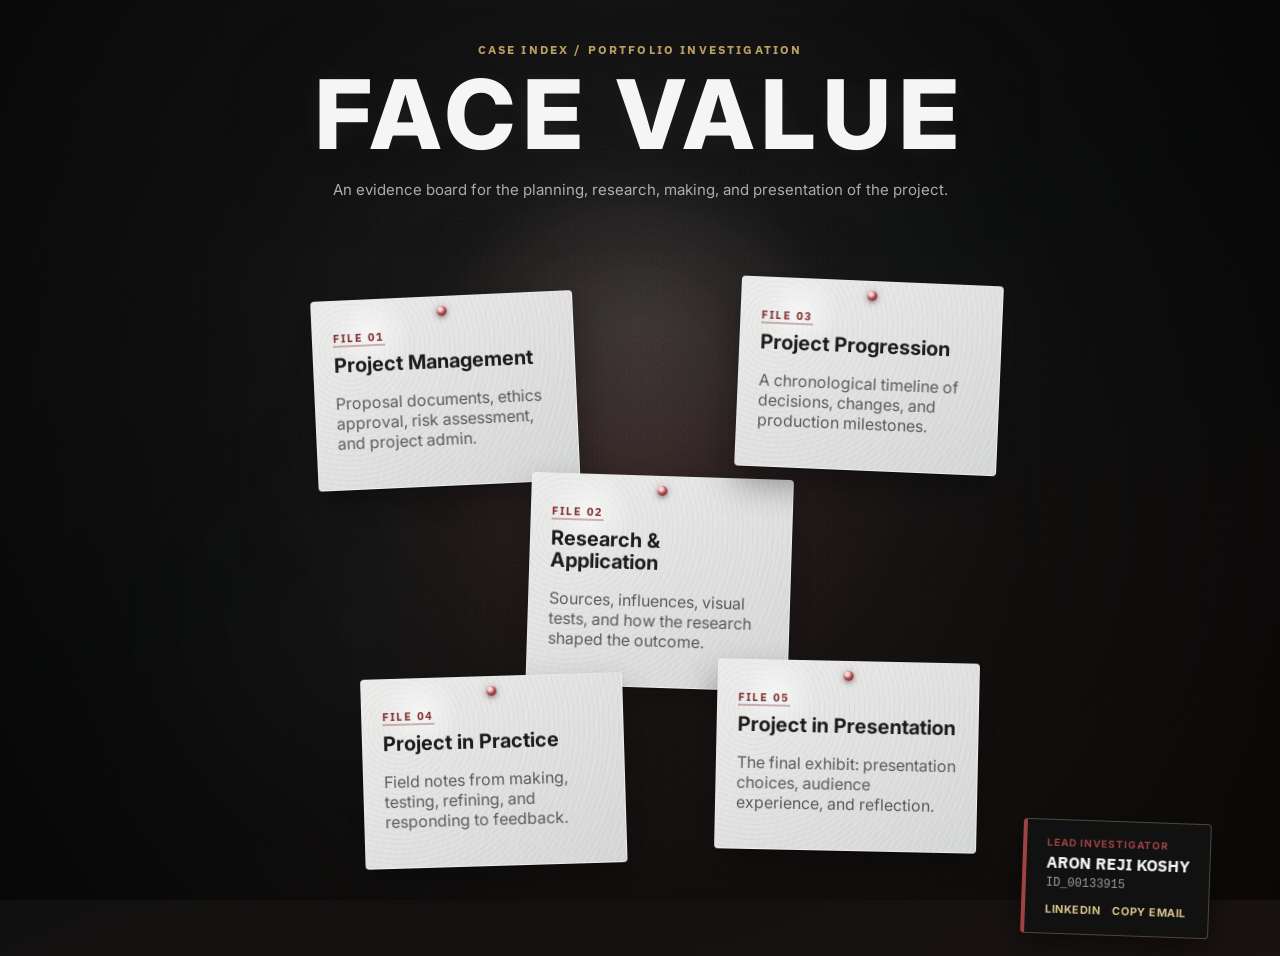
==== commit 6a39969e: "cleaned up a bunch of code, finished with research and application section. changes to index and pro" ====
--- a/index.html
+++ b/index.html
@@ -3,8 +3,10 @@
 <head>
  <meta charset="UTF-8" />
  <title>Face Value</title>
+ <link rel="preconnect" href="https://fonts.googleapis.com">
+ <link rel="preconnect" href="https://fonts.gstatic.com" crossorigin>
+ <link href="https://fonts.googleapis.com/css2?family=IBM+Plex+Sans:wght@400;600;700&family=Inter:wght@300;400;600&display=swap" rel="stylesheet">
  <link rel="stylesheet" href="style.css" />
- <link href="https://fonts.googleapis.com/css2?family=IBM+Plex+Sans:wght@400;600;700&family=Inter:wght@300;400;600&display=swap" rel="stylesheet">
 </head>
 
 <body class="home-page">
@@ -16,33 +18,23 @@
  </header>
 
  <section class="board">
-   <div class="board-lines" aria-hidden="true">
-     <svg class="case-strings" viewBox="0 0 100 100" preserveAspectRatio="none">
-       <line x1="33" y1="15" x2="52" y2="38"></line>
-       <line x1="52" y1="38" x2="70" y2="15"></line>
-       <line x1="52" y1="38" x2="37" y2="68"></line>
-       <line x1="52" y1="38" x2="68" y2="68"></line>
-       <line x1="37" y1="68" x2="68" y2="68"></line>
-     </svg>
-   </div>
-
    <div class="card" data-link="management.html">
      <span class="case-tag">FILE 01</span>
      <h2>Project Management</h2>
      <p>Proposal documents, ethics approval, risk assessment, and project admin.</p>
    </div>
 
-  <div class="card" data-link="research.html">
-    <span class="case-tag">FILE 02</span>
-    <h2>Research & Application</h2>
-    <p>Sources, influences, visual tests, and how the research shaped the outcome.</p>
-  </div>
+   <div class="card" data-link="research.html">
+     <span class="case-tag">FILE 02</span>
+     <h2>Research & Application</h2>
+     <p>Sources, influences, visual tests, and how the research shaped the outcome.</p>
+   </div>
 
-  <div class="card" data-link="progression.html">
-    <span class="case-tag">FILE 03</span>
-    <h2>Project Progression</h2>
-    <p>A chronological timeline of decisions, changes, and production milestones.</p>
-  </div>
+   <div class="card" data-link="progression.html">
+     <span class="case-tag">FILE 03</span>
+     <h2>Project Progression</h2>
+     <p>A chronological timeline of decisions, changes, and production milestones.</p>
+   </div>
 
    <div class="card" data-link="practice.html">
      <span class="case-tag">FILE 04</span>
@@ -62,7 +54,7 @@
        <h2>Aron Reji Koshy</h2>
        <p>ID_00133915</p>
        <div class="id-links">
-         <a href="https://www.linkedin.com/in/aron-reji-" target="_blank">LinkedIn</a>
+         <a href="https://www.linkedin.com/in/aron-reji-" target="_blank" rel="noreferrer">LinkedIn</a>
          <a href="#" id="copyEmailBtn">Copy Email</a>
        </div>
      </div>
--- a/style.css
+++ b/style.css
@@ -1,4 +1,5 @@
 html {
+  --close-cursor: url("data:image/svg+xml,%3Csvg xmlns='http://www.w3.org/2000/svg' width='32' height='32'%3E%3Cpath d='M8 8 L24 24 M24 8 L8 24' stroke='%239E4242' stroke-width='4' stroke-linecap='round'/%3E%3C/svg%3E") 16 16, pointer;
   background-color: #111111; /* Fixes the white scroll bounce */
 }
 
@@ -69,11 +70,6 @@
 .board { position: relative; height: calc(100vh - 150px); min-height: 580px; max-width: 1180px; margin: 0 auto; }
 .board::after { content: ""; position: absolute; inset: 0; z-index: 0; pointer-events: none; background: radial-gradient(circle at 50% 46%, rgba(158, 66, 66, 0.16), transparent 58%); opacity: 0.28; transition: opacity 0.35s ease; }
 .board:has(.card:hover)::after { opacity: 0.5; }
-.board-lines { position: absolute; inset: 0; z-index: 1; pointer-events: none; }
-.case-strings { width: 100%; height: 100%; overflow: visible; }
-.case-strings line { stroke: rgba(176, 38, 38, 0.72); stroke-width: 0.18; stroke-linecap: round; filter: drop-shadow(0 0 5px rgba(158, 66, 66, 0.45)); vector-effect: non-scaling-stroke; }
-.case-strings line:nth-child(2n) { stroke: rgba(218, 84, 71, 0.58); }
-
 .card { --card-tilt: 0deg; --float-x: 0px; --float-y: 0px; --float-rotate: 0deg; --magnet-x: 0px; --magnet-y: 0px; position: absolute; z-index: 1; width: 220px; padding: 20px; background: #1a1a1a; border: 1px solid #2a2a2a; cursor: pointer; transition: transform 0.35s ease, border-color 0.35s ease, box-shadow 0.35s ease, filter 0.35s ease, opacity 0.35s ease; }
 .home-page .card { color: #181818; background: radial-gradient(circle at 22% 18%, rgba(255, 255, 255, 0.8), transparent 16%), repeating-radial-gradient(circle at 14% 26%, rgba(0, 0, 0, 0.035) 0 1px, transparent 1px 5px), repeating-linear-gradient(105deg, rgba(255, 255, 255, 0.16) 0 1px, transparent 1px 7px), linear-gradient(145deg, #f0f0ef, #d9dada); border-color: rgba(255, 255, 255, 0.42); border-radius: 4px; box-shadow: 0 18px 34px rgba(0, 0, 0, 0.38), 0 2px 2px rgba(0, 0, 0, 0.18); filter: saturate(0.92) contrast(0.96); transform: translate3d(calc(var(--magnet-x) + var(--float-x)), calc(var(--magnet-y) + var(--float-y)), 0) rotate(calc(var(--card-tilt) + var(--float-rotate))); transform-origin: center top; animation: card-drift 31s ease-in-out infinite alternate; will-change: transform; }
 .home-page .card::before { content: ""; position: absolute; top: 9px; left: 50%; width: 10px; height: 10px; border-radius: 50%; background: radial-gradient(circle at 35% 30%, #ffd9d9 0 18%, #b84a4a 48%, #5d1515 100%); box-shadow: 0 2px 4px rgba(0, 0, 0, 0.38), 0 0 10px rgba(158, 66, 66, 0.28); transform: translateX(-50%); }
@@ -93,12 +89,6 @@
 .card:nth-child(3) { --card-tilt: 2.4deg; top: 10%; left: clamp(24px, calc(50% + 102px), calc(100% - 244px)); animation-duration: 36s; animation-delay: -12s; }
 .card:nth-child(4) { --card-tilt: -1.7deg; bottom: 12%; left: clamp(24px, calc(50% - 280px), calc(100% - 244px)); animation-duration: 41s; animation-delay: -22s; }
 .card:nth-child(5) { --card-tilt: 1.2deg; bottom: 14%; left: clamp(24px, calc(50% + 78px), calc(100% - 244px)); animation-duration: 37s; animation-delay: -5s; }
-
-.board > .card:nth-of-type(2) { --card-tilt: -2.6deg; top: 12%; bottom: auto; left: clamp(24px, calc(50% - 330px), calc(100% - 244px)); animation-duration: 34s; animation-delay: -8s; }
-.board > .card:nth-of-type(3) { --card-tilt: 1.8deg; top: 36%; bottom: auto; left: clamp(24px, calc(50% - 108px), calc(100% - 244px)); animation-duration: 39s; animation-delay: -17s; }
-.board > .card:nth-of-type(4) { --card-tilt: 2.4deg; top: 10%; bottom: auto; left: clamp(24px, calc(50% + 102px), calc(100% - 244px)); animation-duration: 36s; animation-delay: -12s; }
-.board > .card:nth-of-type(5) { --card-tilt: -1.7deg; top: auto; bottom: 12%; left: clamp(24px, calc(50% - 280px), calc(100% - 244px)); animation-duration: 41s; animation-delay: -22s; }
-.board > .card:nth-of-type(6) { --card-tilt: 1.2deg; top: auto; bottom: 14%; left: clamp(24px, calc(50% + 78px), calc(100% - 244px)); animation-duration: 37s; animation-delay: -5s; }
 
 @keyframes page-enter { from { opacity: 0; transform: scale(1.012); filter: brightness(0.8); } to { opacity: 1; transform: scale(1); filter: brightness(1); } }
 @keyframes nav-pop { from { opacity: 0; transform: translate3d(0, -12px, 0) scale(0.985); } to { opacity: 1; transform: translate3d(0, 0, 0); } }
@@ -152,7 +142,7 @@
  opacity: 0.74;
 }
 
-.case-page > :not(.zoom-overlay):not(.evidence-modal) {
+.case-page > :not(.zoom-overlay):not(.evidence-modal):not(.research-zoom-overlay) {
  position: relative;
  z-index: 1;
 }
@@ -220,6 +210,17 @@
  background: rgba(216, 194, 138, 0.055);
 }
 
+.log-trigger-btn {
+  cursor: pointer;
+  transition: background 0.3s ease, border-color 0.3s ease, color 0.3s ease;
+}
+
+.log-trigger-btn:hover {
+  background: rgba(216, 194, 138, 0.15);
+  border-color: #d8c28a;
+  color: #fff;
+}
+
 .case-layout {
  display: grid;
  grid-template-columns: minmax(0, 1fr) 320px;
@@ -278,6 +279,37 @@
  line-height: 1.8;
 }
 
+.sidebar-log {
+ margin-top: 30px;
+}
+
+.sidebar-log h3 {
+ margin: 0 0 8px;
+ color: #9E4242;
+ font-family: "IBM Plex Sans", Inter, sans-serif;
+ font-size: 14px;
+ text-transform: uppercase;
+}
+
+.sidebar-log p {
+ font-size: 14px;
+}
+
+.sidebar-log button {
+ margin-top: 10px;
+ padding: 8px 16px;
+ color: #F5F5F5;
+ font-family: "IBM Plex Sans", Inter, sans-serif;
+ font-weight: 700;
+ background: transparent;
+ border: 1px solid #9E4242;
+ cursor: pointer;
+}
+
+.sidebar-log button:hover {
+ background: rgba(158, 66, 66, 0.15);
+}
+
 .timeline-board {
  position: relative;
  display: grid;
@@ -334,7 +366,7 @@
  grid-template-columns: repeat(4, minmax(0, 1fr));
  gap: 22px;
  max-width: 1120px;
- margin: 0 auto 60px; /* Reduced bottom margin to fit logs */
+ margin: 0 auto 60px; 
  padding: 0 32px;
 }
 
@@ -352,10 +384,15 @@
  border: 1px solid transparent;
  border-radius: 2px;
  box-shadow: 0 10px 20px rgba(0,0,0,0.4);
+ perspective: 1000px;
 }
 
 .evidence-card:nth-child(even) {
  transform: rotate(1.2deg);
+}
+
+.card-content-wrapper {
+  transition: opacity 0.2s ease, transform 0.3s cubic-bezier(0.16, 1, 0.3, 1);
 }
 
 .evidence-card h2 {
@@ -382,6 +419,7 @@
  height: 13px;
  background: rgba(35, 35, 35, 0.78);
  transform: rotate(3deg);
+ transition: opacity 0.2s ease;
 }
 
 .evidence-card:hover {
@@ -390,6 +428,22 @@
  box-shadow: 0 15px 35px rgba(158, 66, 66, 0.2), 0 5px 15px rgba(0,0,0,0.5);
  z-index: 10;
 }
+
+.evidence-card.clicked {
+  transform: scale(0.95) rotate(0deg);
+  box-shadow: 0 5px 10px rgba(0,0,0,0.8);
+  border-color: #9E4242;
+}
+
+.evidence-card.clicked .card-content-wrapper {
+  opacity: 0;
+  transform: translateY(10px);
+}
+
+.evidence-card.clicked::before {
+  opacity: 0;
+}
+
 
 /* RESEARCH MODALS (POP-UP DOSSIERS) */
 .evidence-modal {
@@ -403,8 +457,7 @@
   padding: 20px;
   opacity: 0;
   transition: opacity 0.3s ease;
-  /* Use the Red X cursor on the dark background */
-  cursor: url("data:image/svg+xml,%3Csvg xmlns='http://www.w3.org/2000/svg' width='32' height='32'%3E%3Cpath d='M8 8 L24 24 M24 8 L8 24' stroke='%239E4242' stroke-width='4' stroke-linecap='round'/%3E%3C/svg%3E") 16 16, pointer;
+  cursor: var(--close-cursor);
 }
 
 .evidence-modal.active {
@@ -414,16 +467,27 @@
 
 .evidence-modal-content {
   background: #1a1a1a;
-  max-width: 700px;
+  max-width: 800px;
   width: 100%;
   max-height: 85vh;
   overflow-y: auto;
   padding: 50px 40px;
   border: 1px solid #2a2a2a;
-  border-top: 4px solid #9E4242; /* Red accent header */
+  border-top: 4px solid #9E4242; 
   position: relative;
   box-shadow: 0 20px 60px rgba(0,0,0,0.8);
-  cursor: default; /* Reset cursor inside the dossier */
+  cursor: default; 
+}
+
+.bib-modal-content {
+  border-top-color: #d8c28a;
+  background:
+   linear-gradient(145deg, #1a1a1a, #111),
+   repeating-linear-gradient(0deg, rgba(255, 255, 255, 0.02) 0 1px, transparent 1px 30px);
+}
+
+.bib-modal-content h2 {
+  color: #d8c28a;
 }
 
 .modal-close-btn {
@@ -444,6 +508,10 @@
   color: #9E4242;
 }
 
+.bib-modal-content .modal-close-btn:hover {
+  color: #d8c28a;
+}
+
 .evidence-modal-content h2 {
   color: #F5F5F5;
   font-family: 'IBM Plex Sans', sans-serif;
@@ -462,23 +530,277 @@
   margin-bottom: 20px;
 }
 
+/* DOSSIER SPLIT LAYOUT (Text + Single Image) */
+.dossier-split-layout {
+  display: flex;
+  gap: 40px;
+  align-items: flex-start;
+  margin-top: 20px;
+}
+
+.dossier-split-reversed {
+  flex-direction: row-reverse;
+}
+
+.dossier-text {
+  flex: 1;
+}
+
+.dossier-image-container {
+  flex-shrink: 0;
+  width: 240px; 
+  padding: 12px 12px 36px 12px; 
+  background: #e8e6df; 
+  border-radius: 2px;
+  box-shadow: 0 10px 25px rgba(0,0,0,0.6), inset 0 0 0 1px rgba(0,0,0,0.1);
+  transform: rotate(2deg); 
+  position: relative;
+}
+
+.dossier-split-reversed .dossier-image-container {
+  transform: rotate(-2deg);
+}
+
+.dossier-image-container::before {
+  content: "";
+  position: absolute;
+  top: -10px;
+  left: 50%;
+  transform: translateX(-50%) rotate(-3deg);
+  width: 60px;
+  height: 20px;
+  background: rgba(255, 255, 255, 0.4);
+  backdrop-filter: blur(2px);
+  box-shadow: 0 1px 3px rgba(0,0,0,0.2);
+}
+
+.dossier-split-reversed .dossier-image-container::before {
+  transform: translateX(-50%) rotate(3deg);
+}
+
+.dossier-img {
+  width: 100%;
+  display: block;
+  filter: contrast(1.1) saturate(0.9); 
+  border-radius: 1px;
+}
+
+/* ZIG-ZAG DOSSIER LAYOUT (Used in Exhibit F & J) */
+.dossier-f-content {
+  max-width: 1080px; 
+}
+
+.dossier-f-layout {
+  display: flex;
+  flex-direction: column;
+  margin-top: 30px;
+}
+
+.dossier-f-row {
+  display: flex;
+  flex-direction: row;
+  gap: 50px;
+  align-items: center;
+  z-index: 2;
+  position: relative;
+}
+
+.dossier-f-row-reverse {
+  flex-direction: row-reverse;
+  margin-top: -15px; 
+}
+
+.dossier-f-copy {
+  flex: 1;
+  min-width: 300px;
+}
+
+.dossier-f-copy p:last-child {
+  margin-bottom: 0;
+}
+
+/* The Massive Polaroid Container */
+.dossier-f-photo {
+  flex-shrink: 0;
+  width: 440px; 
+  margin: 0;
+  padding: 16px 16px 46px 16px;
+  background: #e8e6df;
+  border-radius: 2px;
+  box-shadow: 0 16px 34px rgba(0,0,0,0.62), inset 0 0 0 1px rgba(0,0,0,0.1);
+  position: relative;
+  z-index: 5;
+}
+
+.dossier-f-photo::before {
+  content: "";
+  position: absolute;
+  top: -10px;
+  left: 50%;
+  width: 68px;
+  height: 22px;
+  background: rgba(255, 255, 255, 0.42);
+  backdrop-filter: blur(2px);
+  box-shadow: 0 1px 3px rgba(0,0,0,0.22);
+  transform: translateX(-50%) rotate(2deg);
+}
+
+.tilt-left { transform: rotate(-1.5deg); }
+.tilt-left::before { transform: translateX(-50%) rotate(3deg); }
+
+.tilt-right { transform: rotate(1.5deg); }
+.tilt-right::before { transform: translateX(-50%) rotate(-3deg); }
+
+.dossier-f-photo .dossier-img {
+  aspect-ratio: 4 / 3;
+  object-fit: cover;
+  max-height: 360px;
+}
+
+.research-zoomable {
+  cursor: zoom-in;
+  transition: transform 0.2s ease, filter 0.2s ease;
+}
+
+.research-zoomable:hover {
+  filter: contrast(1.14) saturate(1.02);
+  transform: scale(1.012);
+}
+
+.dossier-f-quote {
+  align-self: flex-end; 
+  width: calc(100% - 490px); 
+  margin: 20px 0 20px auto; 
+  box-sizing: border-box;
+  padding: 16px 30px;
+  font-size: 18px;
+  text-align: left;
+  position: relative;
+  z-index: 10;
+}
+
+.photo-credit {
+  margin-top: 14px;
+  padding-top: 12px;
+  border-top: 1px solid rgba(0,0,0,0.15);
+  font-family: 'IBM Plex Sans', monospace;
+  font-size: 11px;
+  line-height: 1.4;
+  color: rgba(17, 17, 17, 0.8);
+  text-transform: uppercase;
+}
+
+.photo-credit strong {
+  color: #9E4242;
+  display: block;
+  margin-bottom: 4px;
+}
+
+/* =================================================== */
+/* BOTTOM BIBLIOGRAPHY BUTTON (MOVED)                  */
+/* =================================================== */
+.bottom-action-row {
+  display: flex;
+  justify-content: center;
+  margin: 0 auto 60px auto; 
+  width: 100%;
+}
+
+.bottom-log-btn {
+  padding: 12px 24px;
+  font-size: 13px;
+  background: rgba(158, 66, 66, 0.08); 
+  border-color: rgba(158, 66, 66, 0.4);
+  color: #9E4242;
+}
+
+.bottom-log-btn:hover {
+  background: rgba(158, 66, 66, 0.2);
+  border-color: #9E4242;
+  color: #F5F5F5;
+}
+
+.evidence-modal-content p.bib-intro-text {
+  color: #9E4242;
+  font-family: 'IBM Plex Sans', monospace;
+  font-size: 12px;
+  font-weight: 600;
+  letter-spacing: 0.1em;
+  text-transform: uppercase;
+  margin-bottom: 24px;
+  padding-bottom: 18px;
+  border-bottom: 1px dashed rgba(158, 66, 66, 0.3);
+}
+
+/* =================================================== */
+/* IMAGE ZOOM OVERLAY (Research Page)                  */
+/* =================================================== */
+.research-zoom-overlay {
+  position: fixed;
+  inset: 0;
+  z-index: 3000;
+  display: none;
+  flex-direction: column;
+  align-items: center;
+  justify-content: center;
+  gap: 18px;
+  padding: 34px;
+  background: rgba(5, 5, 5, 0.94);
+  cursor: zoom-out;
+}
+
+.research-zoom-overlay.active {
+  display: flex;
+}
+
+#researchZoomImage {
+  max-width: min(94vw, 1180px);
+  max-height: 82vh;
+  object-fit: contain;
+  border: 1px solid rgba(245, 245, 245, 0.16);
+  box-shadow: 0 26px 80px rgba(0,0,0,0.82);
+}
+
+#researchZoomCaption {
+  max-width: 760px;
+  margin: 0;
+  color: rgba(245, 245, 245, 0.74);
+  font-family: 'IBM Plex Sans', sans-serif;
+  font-size: 12px;
+  line-height: 1.5;
+  text-align: center;
+  text-transform: uppercase;
+  letter-spacing: 0.06em;
+}
+
+.research-zoom-close {
+  position: fixed;
+  top: 24px;
+  right: 30px;
+  background: none;
+  border: none;
+  color: rgba(245, 245, 245, 0.72);
+  font-size: 42px;
+  line-height: 1;
+  cursor: pointer;
+}
+
+.research-zoom-close:hover {
+  color: #9E4242;
+}
+
+.dossier-quote {
+  border-left: 3px solid #9E4242;
+  padding: 10px 0 10px 20px;
+  margin: 24px 0;
+  font-family: 'IBM Plex Sans', monospace; 
+  font-size: 15px;
+  line-height: 1.6;
+  color: #d8c28a;
+  background: rgba(216, 194, 138, 0.05);
+}
+
 /* EVIDENCE LOGS (BIBLIOGRAPHY) */
-.evidence-logs {
-  max-width: 1120px;
-  margin: 0 auto 80px auto;
-  padding: 40px 32px;
-  border-top: 1px dashed rgba(245, 245, 245, 0.15);
-}
-
-.evidence-logs h2 {
-  color: #F5F5F5;
-  font-family: 'IBM Plex Sans', sans-serif;
-  font-size: 20px;
-  text-transform: uppercase;
-  letter-spacing: 0.1em;
-  margin: 0 0 30px 0;
-}
-
 .log-container {
   display: flex;
   flex-direction: column;
@@ -497,7 +819,7 @@
 
 .log-entry:hover {
   color: rgba(245, 245, 245, 0.9);
-  border-left-color: #9E4242;
+  border-left-color: #d8c28a;
 }
 
 .log-entry strong {
@@ -586,6 +908,7 @@
 
 .management-page .management-feed {
  margin-top: 30px; 
+ margin-bottom: 86px;
  max-width: 1100px;
  margin-left: auto;
  margin-right: auto;
@@ -737,7 +1060,6 @@
  pointer-events: none;
 }
 
-
 /* ========================= */
 /* ZOOM SYSTEM (ENHANCED) */
 /* ========================= */
@@ -750,7 +1072,7 @@
  justify-content: center;
  align-items: center;
  z-index: 1000;
- cursor: url("data:image/svg+xml,%3Csvg xmlns='http://www.w3.org/2000/svg' width='32' height='32'%3E%3Cpath d='M8 8 L24 24 M24 8 L8 24' stroke='%239E4242' stroke-width='4' stroke-linecap='round'/%3E%3C/svg%3E") 16 16, pointer;
+ cursor: var(--close-cursor);
  animation: zoom-in 0.2s ease-out;
 }
 
@@ -875,7 +1197,7 @@
 .return-archive {
   display: block;
   width: fit-content;
-  margin: 60px auto 40px auto;
+  margin: 0 auto 80px auto; 
   color: #9E4242;
   font-family: 'IBM Plex Sans', monospace;
   font-weight: bold;
@@ -933,8 +1255,7 @@
  .nav-subtitle { display: block; margin: 6px 0 0; }
  .home-title { padding: 34px 22px 0; }
  .board { display: grid; grid-template-columns: repeat(2, minmax(0, 1fr)); gap: 18px; height: auto; min-height: 0; padding: 32px 22px 70px; }
- .board-lines { display: none; }
- .card, .card:nth-child(1), .card:nth-child(2), .card:nth-child(3), .card:nth-child(4), .card:nth-child(5), .board > .card, .board > .card:nth-of-type(2), .board > .card:nth-of-type(3), .board > .card:nth-of-type(4), .board > .card:nth-of-type(5), .board > .card:nth-of-type(6) { position: relative; inset: auto; width: auto; min-height: 170px; }
+ .card, .card:nth-child(1), .card:nth-child(2), .card:nth-child(3), .card:nth-child(4), .card:nth-child(5) { position: relative; inset: auto; width: auto; min-height: 170px; }
  .case-layout, .evidence-wall, .verdict-grid { grid-template-columns: 1fr; }
  .evidence-card, .evidence-card:nth-child(even) { transform: none; }
  .carousel { gap: 0; }
@@ -943,6 +1264,19 @@
  .modal-arrow.right { right: -76px; }
  .page-counter { bottom: -10px; right: 10px; }
  .personnel-file { position: relative; inset: auto; margin-top: 30px; transform: none; width: fit-content; }
+ 
+ .dossier-split-layout, .dossier-split-reversed, .dossier-f-row, .dossier-f-row-reverse { flex-direction: column; gap: 24px; margin-top: 0; }
+ .dossier-image-container, .dossier-f-photo { width: 100%; max-width: 500px; margin: 0 auto 20px auto; transform: none; height: auto; }
+ .dossier-split-reversed .dossier-image-container { transform: none; }
+ .evidence-photo { transform: none !important; }
+ .dossier-f-content { max-width: min(900px, 94vw); }
+ .dossier-f-photo .dossier-img { max-height: none; }
+
+ .dossier-f-quote {
+   width: 100%;
+   max-width: 100%;
+   margin: 10px 0;
+ }
 }
 
 @media (max-width: 620px) {
@@ -954,4 +1288,8 @@
  .carousel-track { width: 72vw; height: 430px; }
  .arrow { font-size: 36px; padding: 10px; }
  .modal-arrow { display: none; }
-}+ .evidence-modal-content { padding: 38px 22px; }
+ .research-zoom-overlay { padding: 18px; }
+ #researchZoomImage { max-width: 94vw; max-height: 76vh; }
+ .research-zoom-close { top: 14px; right: 18px; }
+}
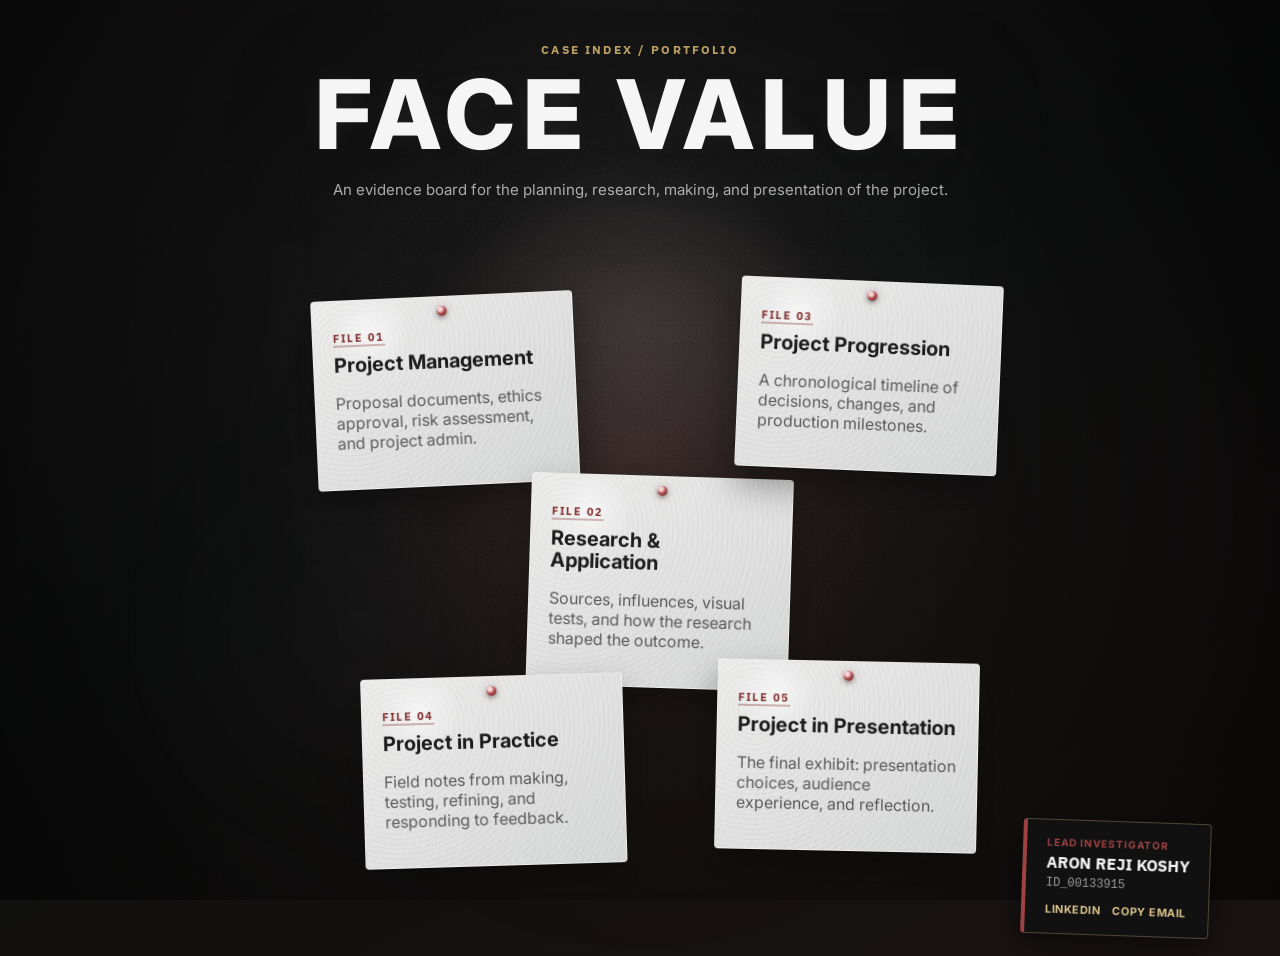
==== commit 27caeb47: "started with pracitce also added js for it, made very tiny change in index, a bunch of styling chang" ====
--- a/index.html
+++ b/index.html
@@ -12,7 +12,7 @@
 <body class="home-page">
 
  <header class="home-title">
-   <p class="case-kicker">Case Index / Portfolio Investigation</p>
+   <p class="case-kicker">Case Index / Portfolio</p>
    <h1>FACE VALUE</h1>
    <p class="case-summary">An evidence board for the planning, research, making, and presentation of the project.</p>
  </header>
--- a/style.css
+++ b/style.css
@@ -11,44 +11,44 @@
 @property --fog-pulse { syntax: "<number>"; inherits: false; initial-value: 0; }
 
 body {
- margin: 0;
- min-height: 100vh;
- font-family: "Helvetica Neue", Inter, sans-serif;
- background: #111111;
- color: #F5F5F5;
- animation: page-enter 320ms cubic-bezier(0.16, 1, 0.3, 1) backwards;
- transition: opacity 260ms ease, transform 260ms cubic-bezier(0.22, 1, 0.36, 1), filter 260ms ease;
+  margin: 0;
+  min-height: 100vh;
+  font-family: "Helvetica Neue", Inter, sans-serif;
+  background: #111111;
+  color: #F5F5F5;
+  animation: page-enter 320ms cubic-bezier(0.16, 1, 0.3, 1) backwards;
+  transition: opacity 260ms ease, transform 260ms cubic-bezier(0.22, 1, 0.36, 1), filter 260ms ease;
 }
 
 body.page-leaving {
- opacity: 0;
- transform: scale(0.985);
- filter: brightness(0.78);
- pointer-events: none;
+  opacity: 0;
+  transform: scale(0.985);
+  filter: brightness(0.78);
+  pointer-events: none;
 }
 
 .home-page {
- --edge-darkness: 0.62;
- --fog-opacity: 0.55;
- --fog-pulse: 0;
- --red-wash: 0.16;
- --spotlight-strength: 0.13;
- --ambient-light: 0;
- --ambient-red: 0;
- position: relative;
- overflow-x: hidden;
- background:
-   radial-gradient(circle at 50% 34%, rgba(255, 255, 255, calc(var(--spotlight-strength) + var(--ambient-light))), rgba(255, 255, 255, 0.025) 22%, transparent 48%),
-   radial-gradient(circle at 50% 48%, rgba(158, 66, 66, calc(var(--red-wash) + var(--ambient-red))), transparent 34%),
-   linear-gradient(155deg, #171515 0%, #0f1010 45%, #181210 100%);
- animation: page-enter 320ms cubic-bezier(0.16, 1, 0.3, 1) backwards, ambient-light-pulse 34s ease-in-out infinite alternate;
+  --edge-darkness: 0.62;
+  --fog-opacity: 0.55;
+  --fog-pulse: 0;
+  --red-wash: 0.16;
+  --spotlight-strength: 0.13;
+  --ambient-light: 0;
+  --ambient-red: 0;
+  position: relative;
+  overflow-x: hidden;
+  background:
+    radial-gradient(circle at 50% 34%, rgba(255, 255, 255, calc(var(--spotlight-strength) + var(--ambient-light))), rgba(255, 255, 255, 0.025) 22%, transparent 48%),
+    radial-gradient(circle at 50% 48%, rgba(158, 66, 66, calc(var(--red-wash) + var(--ambient-red))), transparent 34%),
+    linear-gradient(155deg, #171515 0%, #0f1010 45%, #181210 100%);
+  animation: page-enter 320ms cubic-bezier(0.16, 1, 0.3, 1) backwards, ambient-light-pulse 34s ease-in-out infinite alternate;
 }
 
 .home-page:has(.card:hover) {
- --edge-darkness: 0.74;
- --fog-opacity: 0.42;
- --red-wash: 0.1;
- --spotlight-strength: 0.09;
+  --edge-darkness: 0.74;
+  --fog-opacity: 0.42;
+  --red-wash: 0.1;
+  --spotlight-strength: 0.09;
 }
 
 .home-page::before, .home-page::after { content: ""; position: fixed; inset: 0; pointer-events: none; }
@@ -98,20 +98,20 @@
 @keyframes ambient-fog-drift { 0% { --fog-pulse: -0.025; transform: translate3d(0, 0, 0) scale(1); } 50% { --fog-pulse: 0.015; transform: translate3d(0.4%, -0.35%, 0) scale(1.035); } 100% { --fog-pulse: 0.005; transform: translate3d(-0.25%, 0.25%, 0) scale(1.02); } }
 
 @media (prefers-reduced-motion: reduce) {
- .home-page, .home-page::after, .home-page .card, .home-page .home-title h1, .nav { animation: none; }
- body { animation: none; transition: opacity 160ms ease; }
- body.page-leaving { transform: none; filter: none; }
+  .home-page, .home-page::after, .home-page .card, .home-page .home-title h1, .nav { animation: none; }
+  body { animation: none; transition: opacity 160ms ease; }
+  body.page-leaving { transform: none; filter: none; }
 }
 
 @media (hover: hover) and (pointer: fine) {
- .home-page, .home-page a, .home-page .card { cursor: none; }
- .custom-cursor, .cursor-trail { position: fixed; top: 0; left: 0; border-radius: 50%; pointer-events: none; opacity: 0; transform: translate3d(-50%, -50%, 0); transition: width 0.25s ease, height 0.25s ease, border-color 0.25s ease, background 0.25s ease, opacity 0.25s ease; z-index: 20; }
- .custom-cursor { width: 14px; height: 14px; border: 1px solid rgba(245, 245, 245, 0.62); background: rgba(245, 245, 245, 0.04); box-shadow: 0 0 18px rgba(245, 245, 245, 0.08); mix-blend-mode: difference; }
- .cursor-trail { width: 26px; height: 26px; border: 1px solid rgba(158, 66, 66, 0.2); background: rgba(158, 66, 66, 0.045); filter: blur(0.2px); z-index: 19; }
- .cursor-ready .custom-cursor, .cursor-ready .cursor-trail { opacity: 1; }
- .cursor-card-hover .custom-cursor { width: 30px; height: 30px; border-color: rgba(195, 92, 84, 0.82); background: rgba(195, 92, 84, 0.08); box-shadow: 0 0 24px rgba(195, 92, 84, 0.18); mix-blend-mode: normal; }
- .cursor-card-hover .cursor-trail { width: 42px; height: 42px; border-color: rgba(195, 92, 84, 0.22); background: rgba(195, 92, 84, 0.055); }
- @media (prefers-reduced-motion: reduce) { .cursor-trail { display: none; } }
+  .home-page, .home-page a, .home-page .card { cursor: none; }
+  .custom-cursor, .cursor-trail { position: fixed; top: 0; left: 0; border-radius: 50%; pointer-events: none; opacity: 0; transform: translate3d(-50%, -50%, 0); transition: width 0.25s ease, height 0.25s ease, border-color 0.25s ease, background 0.25s ease, opacity 0.25s ease; z-index: 20; }
+  .custom-cursor { width: 14px; height: 14px; border: 1px solid rgba(245, 245, 245, 0.62); background: rgba(245, 245, 245, 0.04); box-shadow: 0 0 18px rgba(245, 245, 245, 0.08); mix-blend-mode: difference; }
+  .cursor-trail { width: 26px; height: 26px; border: 1px solid rgba(158, 66, 66, 0.2); background: rgba(158, 66, 66, 0.045); filter: blur(0.2px); z-index: 19; }
+  .cursor-ready .custom-cursor, .cursor-ready .cursor-trail { opacity: 1; }
+  .cursor-card-hover .custom-cursor { width: 30px; height: 30px; border-color: rgba(195, 92, 84, 0.82); background: rgba(195, 92, 84, 0.08); box-shadow: 0 0 24px rgba(195, 92, 84, 0.18); mix-blend-mode: normal; }
+  .cursor-card-hover .cursor-trail { width: 42px; height: 42px; border-color: rgba(195, 92, 84, 0.22); background: rgba(195, 92, 84, 0.055); }
+  @media (prefers-reduced-motion: reduce) { .cursor-trail { display: none; } }
 }
 
 /* ========================= */
@@ -119,242 +119,214 @@
 /* ========================= */
 
 .case-page {
- position: relative;
- min-height: 100vh;
- overflow-x: hidden;
- background:
-   radial-gradient(circle at 12% 16%, rgba(192, 164, 102, 0.08), transparent 24%),
-   radial-gradient(circle at 82% 12%, rgba(158, 66, 66, 0.13), transparent 28%),
-   linear-gradient(155deg, #111111 0%, #171514 52%, #0d0d0d 100%);
+  position: relative;
+  min-height: 100vh;
+  overflow-x: hidden;
+  background:
+    radial-gradient(circle at 12% 16%, rgba(192, 164, 102, 0.08), transparent 24%),
+    radial-gradient(circle at 82% 12%, rgba(158, 66, 66, 0.13), transparent 28%),
+    linear-gradient(155deg, #111111 0%, #171514 52%, #0d0d0d 100%);
 }
 
 .case-page::before {
- content: "";
- position: fixed;
- inset: 0;
- z-index: 0;
- pointer-events: none;
- background:
-   linear-gradient(rgba(255, 255, 255, 0.025) 1px, transparent 1px),
-   linear-gradient(90deg, rgba(255, 255, 255, 0.018) 1px, transparent 1px),
-   radial-gradient(circle at center, transparent 44%, rgba(0, 0, 0, 0.66) 100%);
- background-size: 48px 48px, 48px 48px, auto;
- opacity: 0.74;
+  content: "";
+  position: fixed;
+  inset: 0;
+  z-index: 0;
+  pointer-events: none;
+  background:
+    linear-gradient(rgba(255, 255, 255, 0.025) 1px, transparent 1px),
+    linear-gradient(90deg, rgba(255, 255, 255, 0.018) 1px, transparent 1px),
+    radial-gradient(circle at center, transparent 44%, rgba(0, 0, 0, 0.66) 100%);
+  background-size: 48px 48px, 48px 48px, auto;
+  opacity: 0.74;
 }
 
 .case-page > :not(.zoom-overlay):not(.evidence-modal):not(.research-zoom-overlay) {
- position: relative;
- z-index: 1;
+  position: relative;
+  z-index: 1;
 }
 
 .case-page .nav {
- position: sticky;
- top: 0;
- z-index: 30;
- background: rgba(13, 13, 13, 0.84);
- backdrop-filter: blur(12px);
+  position: sticky;
+  top: 0;
+  z-index: 30;
+  background: rgba(13, 13, 13, 0.84);
+  backdrop-filter: blur(12px);
 }
 
 .nav-subtitle {
- color: #9E4242;
- font-family: 'IBM Plex Sans', sans-serif;
- font-weight: 600;
- letter-spacing: 0.05em;
- margin-left: 8px;
+  color: #9E4242;
+  font-family: 'IBM Plex Sans', sans-serif;
+  font-weight: 600;
+  letter-spacing: 0.05em;
+  margin-left: 8px;
 }
 
 .case-hero {
- max-width: 1120px;
- margin: 0 auto;
- padding: 70px 32px 34px;
+  max-width: 1120px;
+  margin: 0 auto;
+  padding: 70px 32px 34px;
 }
 
 .case-hero h1 {
- max-width: 820px;
- margin: 0;
- color: #f3f0e8;
- font-size: clamp(42px, 6vw, 82px);
- line-height: 0.96;
- letter-spacing: 0.03em;
- text-transform: uppercase;
+  max-width: 820px;
+  margin: 0;
+  color: #f3f0e8;
+  font-size: clamp(42px, 6vw, 82px);
+  line-height: 0.96;
+  letter-spacing: 0.03em;
+  text-transform: uppercase;
 }
 
 .case-hero p:not(.case-kicker) {
- max-width: 690px;
- margin: 22px 0 0;
- color: rgba(245, 245, 245, 0.72);
- font-size: 17px;
- line-height: 1.7;
+  max-width: 690px;
+  margin: 22px 0 0;
+  color: rgba(245, 245, 245, 0.72);
+  font-size: 17px;
+  line-height: 1.7;
 }
 
 .case-meta-row {
- display: flex;
- flex-wrap: wrap;
- gap: 10px;
- margin-top: 28px;
+  display: flex;
+  flex-wrap: wrap;
+  gap: 10px;
+  margin-top: 28px;
 }
 
 .case-meta-row span,
 .status-strip {
- display: inline-flex;
- align-items: center;
- min-height: 30px;
- padding: 0 12px;
- color: #d8c28a;
- font-family: "IBM Plex Sans", Inter, sans-serif;
- font-size: 11px;
- font-weight: 700;
- letter-spacing: 0.12em;
- text-transform: uppercase;
- border: 1px solid rgba(216, 194, 138, 0.34);
- background: rgba(216, 194, 138, 0.055);
+  display: inline-flex;
+  align-items: center;
+  min-height: 30px;
+  padding: 0 12px;
+  color: #d8c28a;
+  font-family: "IBM Plex Sans", Inter, sans-serif;
+  font-size: 11px;
+  font-weight: 700;
+  letter-spacing: 0.12em;
+  text-transform: uppercase;
+  border: 1px solid rgba(216, 194, 138, 0.34);
+  background: rgba(216, 194, 138, 0.055);
 }
 
 .log-trigger-btn {
-  cursor: pointer;
-  transition: background 0.3s ease, border-color 0.3s ease, color 0.3s ease;
+ cursor: pointer;
+ transition: background 0.3s ease, border-color 0.3s ease, color 0.3s ease;
 }
 
 .log-trigger-btn:hover {
-  background: rgba(216, 194, 138, 0.15);
-  border-color: #d8c28a;
-  color: #fff;
-}
+ background: rgba(216, 194, 138, 0.15);
+ border-color: #d8c28a;
+ color: #fff;
+}
+
+/* Inline evidence link */
+.inline-evidence-link {
+  color: #d8c28a;
+  text-decoration: none;
+  border-bottom: 1px dashed rgba(216, 194, 138, 0.4);
+  transition: all 0.2s ease;
+}
+
+.inline-evidence-link:hover {
+  color: #f3f0e8;
+  border-bottom-color: #f3f0e8;
+  background: rgba(216, 194, 138, 0.1);
+}
+
+/* ========================= */
+/* CASE FILE LAYOUT */
+/* ========================= */
 
 .case-layout {
- display: grid;
- grid-template-columns: minmax(0, 1fr) 320px;
- gap: 34px;
- max-width: 1120px;
- margin: 0 auto 110px;
- padding: 0 32px;
-}
-
-.case-sidebar,
+  max-width: 1120px; 
+  margin: 0 auto 110px;
+  padding: 0 32px;
+}
+
 .timeline-entry,
 .field-log article,
 .exhibit-frame,
 .verdict-grid article {
- position: relative;
- border: 1px solid rgba(245, 245, 245, 0.12);
- border-radius: 4px;
- background:
-   linear-gradient(145deg, rgba(28, 27, 25, 0.92), rgba(16, 16, 16, 0.94)),
-   repeating-linear-gradient(0deg, rgba(255, 255, 255, 0.025) 0 1px, transparent 1px 5px);
- box-shadow: 0 20px 48px rgba(0, 0, 0, 0.32);
-}
-
-.case-sidebar {
- align-self: start;
- padding: 24px;
- border-color: rgba(158, 66, 66, 0.28);
-}
-
-.case-sidebar h2,
+  position: relative;
+  border: 1px solid rgba(245, 245, 245, 0.12);
+  border-radius: 4px;
+  background:
+    linear-gradient(145deg, rgba(28, 27, 25, 0.92), rgba(16, 16, 16, 0.94)),
+    repeating-linear-gradient(0deg, rgba(255, 255, 255, 0.025) 0 1px, transparent 1px 5px);
+  box-shadow: 0 20px 48px rgba(0, 0, 0, 0.32);
+}
+
 .timeline-entry h2,
 .field-log h2,
 .exhibit-frame h2,
 .verdict-grid h2 {
- margin: 0;
- color: #f3f0e8;
- font-family: "IBM Plex Sans", Inter, sans-serif;
- font-size: 19px;
- letter-spacing: 0.06em;
- text-transform: uppercase;
-}
-
-.case-sidebar p,
+  margin: 0;
+  color: #f3f0e8;
+  font-family: "IBM Plex Sans", Inter, sans-serif;
+  font-size: 19px;
+  letter-spacing: 0.06em;
+  text-transform: uppercase;
+}
+
 .timeline-entry p,
 .field-log p,
 .exhibit-frame p,
 .verdict-grid p {
- color: rgba(245, 245, 245, 0.68);
- line-height: 1.65;
-}
-
-.case-sidebar ul {
- margin: 20px 0 0;
- padding-left: 18px;
- color: rgba(245, 245, 245, 0.72);
- line-height: 1.8;
-}
-
-.sidebar-log {
- margin-top: 30px;
-}
-
-.sidebar-log h3 {
- margin: 0 0 8px;
- color: #9E4242;
- font-family: "IBM Plex Sans", Inter, sans-serif;
- font-size: 14px;
- text-transform: uppercase;
-}
-
-.sidebar-log p {
- font-size: 14px;
-}
-
-.sidebar-log button {
- margin-top: 10px;
- padding: 8px 16px;
- color: #F5F5F5;
- font-family: "IBM Plex Sans", Inter, sans-serif;
- font-weight: 700;
- background: transparent;
- border: 1px solid #9E4242;
- cursor: pointer;
-}
-
-.sidebar-log button:hover {
- background: rgba(158, 66, 66, 0.15);
-}
+  color: rgba(245, 245, 245, 0.68);
+  line-height: 1.65;
+}
+
+/* ========================= */
+/* TIMELINE STYLES           */
+/* ========================= */
 
 .timeline-board {
- position: relative;
- display: grid;
- gap: 24px;
- padding-left: 32px;
+  position: relative;
+  display: grid;
+  gap: 30px; 
+  padding-left: 32px;
 }
 
 .timeline-board::before {
- content: "";
- position: absolute;
- top: 10px;
- bottom: 10px;
- left: 7px;
- width: 2px;
- background: linear-gradient(#9e4242, rgba(216, 194, 138, 0.55), transparent);
+  content: "";
+  position: absolute;
+  top: 10px;
+  bottom: 10px;
+  left: 8px; /* Adjusted to perfect centre */
+  width: 2px;
+  background: linear-gradient(#9e4242, rgba(216, 194, 138, 0.55), transparent);
 }
 
 .timeline-entry {
- padding: 24px;
+  padding: 24px;
 }
 
 .timeline-entry::before {
- content: "";
- position: absolute;
- top: 28px;
- left: -36px;
- width: 14px;
- height: 14px;
- border: 2px solid #d8c28a;
- border-radius: 50%;
- background: #111111;
- box-shadow: 0 0 0 6px rgba(158, 66, 66, 0.13);
+  content: "";
+  position: absolute;
+  top: 28px;
+  left: -33px; /* Shifted 3px right to align with the vertical line */
+  width: 14px;
+  height: 14px;
+  border: 2px solid #d8c28a;
+  border-radius: 50%;
+  background: #111111;
+  box-shadow: 0 0 0 6px rgba(158, 66, 66, 0.13);
 }
 
 .timeline-date,
 .evidence-code,
 .field-log article span {
- display: inline-flex;
- margin-bottom: 14px;
- color: #9e4242;
- font-family: "IBM Plex Sans", Inter, sans-serif;
- font-size: 11px;
- font-weight: 700;
- letter-spacing: 0.16em;
- text-transform: uppercase;
+  display: inline-flex;
+  margin-bottom: 14px;
+  color: #9e4242;
+  font-family: "IBM Plex Sans", Inter, sans-serif;
+  font-size: 11px;
+  font-weight: 700;
+  letter-spacing: 0.16em;
+  text-transform: uppercase;
 }
 
 /* ========================= */
@@ -362,771 +334,871 @@
 /* ========================= */
 
 .evidence-wall {
- display: grid;
- grid-template-columns: repeat(4, minmax(0, 1fr));
- gap: 22px;
- max-width: 1120px;
- margin: 0 auto 60px; 
- padding: 0 32px;
+  display: grid;
+  grid-template-columns: repeat(4, minmax(0, 1fr));
+  gap: 22px;
+  max-width: 1120px;
+  margin: 0 auto 60px;
+  padding: 0 32px;
 }
 
 .evidence-card {
+  position: relative;
+  min-height: 245px;
+  padding: 24px;
+  background:
+    radial-gradient(circle at 20% 10%, rgba(216, 194, 138, 0.16), transparent 22%),
+    linear-gradient(145deg, #eee9d8, #cfc7ad);
+  color: #171514;
+  transform: rotate(-1deg);
+  cursor: pointer;
+  transition: transform 0.3s cubic-bezier(0.16, 1, 0.3, 1), box-shadow 0.3s ease, border-color 0.3s ease;
+  border: 1px solid transparent;
+  border-radius: 2px;
+  box-shadow: 0 10px 20px rgba(0,0,0,0.4);
+  perspective: 1000px;
+}
+
+.evidence-card:nth-child(even) {
+  transform: rotate(1.2deg);
+}
+
+.card-content-wrapper {
+ transition: opacity 0.2s ease, transform 0.3s cubic-bezier(0.16, 1, 0.3, 1);
+}
+
+.evidence-card h2 {
+  margin: 0 0 10px 0;
+  color: #171514;
+  font-family: 'IBM Plex Sans', sans-serif;
+  font-size: 18px;
+  text-transform: uppercase;
+  letter-spacing: 0.05em;
+}
+
+.evidence-card p {
+  color: rgba(23, 21, 20, 0.72);
+  font-size: 14px;
+  line-height: 1.5;
+}
+
+.evidence-card::before {
+  content: "";
+  position: absolute;
+  top: 12px;
+  right: 18px;
+  width: 48px;
+  height: 13px;
+  background: rgba(35, 35, 35, 0.78);
+  transform: rotate(3deg);
+  transition: opacity 0.2s ease;
+}
+
+.evidence-card:hover {
+  transform: translateY(-8px) rotate(0deg);
+  border-color: #9E4242;
+  box-shadow: 0 15px 35px rgba(158, 66, 66, 0.2), 0 5px 15px rgba(0,0,0,0.5);
+  z-index: 10;
+}
+
+.evidence-card.clicked {
+ transform: scale(0.95) rotate(0deg);
+ box-shadow: 0 5px 10px rgba(0,0,0,0.8);
+ border-color: #9E4242;
+}
+
+.evidence-card.clicked .card-content-wrapper {
+ opacity: 0;
+ transform: translateY(10px);
+}
+
+.evidence-card.clicked::before {
+ opacity: 0;
+}
+
+/* RESEARCH MODALS (POP-UP DOSSIERS) */
+.evidence-modal {
+ position: fixed;
+ inset: 0;
+ background: rgba(17, 17, 17, 0.95);
+ display: none;
+ justify-content: center;
+ align-items: center;
+ z-index: 2000;
+ padding: 20px;
+ opacity: 0;
+ transition: opacity 0.3s ease;
+ cursor: var(--close-cursor);
+}
+
+.evidence-modal.active {
+ display: flex;
+ opacity: 1;
+}
+
+.evidence-modal-content {
+ background: #1a1a1a;
+ max-width: 800px;
+ width: 100%;
+ max-height: 85vh;
+ overflow-y: auto;
+ padding: 50px 40px;
+ border: 1px solid #2a2a2a;
+ border-top: 4px solid #9E4242;
  position: relative;
- min-height: 245px;
- padding: 24px;
+ box-shadow: 0 20px 60px rgba(0,0,0,0.8);
+ cursor: default;
+}
+
+.bib-modal-content {
+ border-top-color: #d8c28a;
  background:
-   radial-gradient(circle at 20% 10%, rgba(216, 194, 138, 0.16), transparent 22%),
-   linear-gradient(145deg, #eee9d8, #cfc7ad);
- color: #171514;
- transform: rotate(-1deg);
+  linear-gradient(145deg, #1a1a1a, #111),
+  repeating-linear-gradient(0deg, rgba(255, 255, 255, 0.02) 0 1px, transparent 1px 30px);
+}
+
+.bib-modal-content h2 {
+ color: #d8c28a;
+}
+
+.modal-close-btn {
+ position: absolute;
+ top: 20px;
+ right: 25px;
+ background: none;
+ border: none;
+ color: #8A8A8A;
+ font-size: 32px;
  cursor: pointer;
- transition: transform 0.3s cubic-bezier(0.16, 1, 0.3, 1), box-shadow 0.3s ease, border-color 0.3s ease;
- border: 1px solid transparent;
- border-radius: 2px;
- box-shadow: 0 10px 20px rgba(0,0,0,0.4);
- perspective: 1000px;
-}
-
-.evidence-card:nth-child(even) {
- transform: rotate(1.2deg);
-}
-
-.card-content-wrapper {
-  transition: opacity 0.2s ease, transform 0.3s cubic-bezier(0.16, 1, 0.3, 1);
-}
-
-.evidence-card h2 {
- margin: 0 0 10px 0;
- color: #171514;
+ transition: color 0.2s;
+ padding: 0;
+ line-height: 1;
+}
+
+.modal-close-btn:hover {
+ color: #9E4242;
+}
+
+.bib-modal-content .modal-close-btn:hover {
+ color: #d8c28a;
+}
+
+.evidence-modal-content h2 {
+ color: #F5F5F5;
  font-family: 'IBM Plex Sans', sans-serif;
- font-size: 18px;
+ font-size: 28px;
  text-transform: uppercase;
  letter-spacing: 0.05em;
-}
-
-.evidence-card p {
- color: rgba(23, 21, 20, 0.72);
- font-size: 14px;
- line-height: 1.5;
-}
-
-.evidence-card::before {
+ margin: 0 0 20px 0;
+ border-bottom: 1px solid #2a2a2a;
+ padding-bottom: 15px;
+}
+
+.evidence-modal-content p {
+ color: rgba(245, 245, 245, 0.8);
+ font-size: 16px;
+ line-height: 1.8;
+ margin-bottom: 20px;
+}
+
+/* DOSSIER SPLIT LAYOUT (Text + Single Image) */
+.dossier-split-layout {
+ display: flex;
+ gap: 40px;
+ align-items: flex-start;
+ margin-top: 20px;
+}
+
+.dossier-split-reversed {
+ flex-direction: row-reverse;
+}
+
+.dossier-text {
+ flex: 1;
+}
+
+.dossier-image-container {
+ flex-shrink: 0;
+ width: 240px;
+ padding: 12px 12px 36px 12px;
+ background: #e8e6df;
+ border-radius: 2px;
+ box-shadow: 0 10px 25px rgba(0,0,0,0.6), inset 0 0 0 1px rgba(0,0,0,0.1);
+ transform: rotate(2deg);
+ position: relative;
+}
+
+.dossier-split-reversed .dossier-image-container {
+ transform: rotate(-2deg);
+}
+
+.dossier-image-container::before {
  content: "";
  position: absolute;
- top: 12px;
- right: 18px;
- width: 48px;
- height: 13px;
- background: rgba(35, 35, 35, 0.78);
- transform: rotate(3deg);
- transition: opacity 0.2s ease;
-}
-
-.evidence-card:hover {
- transform: translateY(-8px) rotate(0deg);
+ top: -10px;
+ left: 50%;
+ transform: translateX(-50%) rotate(-3deg);
+ width: 60px;
+ height: 20px;
+ background: rgba(255, 255, 255, 0.4);
+ backdrop-filter: blur(2px);
+ box-shadow: 0 1px 3px rgba(0,0,0,0.2);
+}
+
+.dossier-split-reversed .dossier-image-container::before {
+ transform: translateX(-50%) rotate(3deg);
+}
+
+.dossier-img {
+ width: 100%;
+ display: block;
+ filter: contrast(1.1) saturate(0.9);
+ border-radius: 1px;
+}
+
+/* ZIG-ZAG DOSSIER LAYOUT (Used in Exhibit F & J) */
+.dossier-f-content {
+ max-width: 1080px;
+}
+
+.dossier-f-layout {
+ display: flex;
+ flex-direction: column;
+ margin-top: 30px;
+}
+
+.dossier-f-row {
+ display: flex;
+ flex-direction: row;
+ gap: 50px;
+ align-items: center;
+ z-index: 2;
+ position: relative;
+}
+
+.dossier-f-row-reverse {
+ flex-direction: row-reverse;
+ margin-top: -15px;
+}
+
+.dossier-f-copy {
+ flex: 1;
+ min-width: 300px;
+}
+
+.dossier-f-copy p:last-child {
+ margin-bottom: 0;
+}
+
+/* The Massive Polaroid Container */
+.dossier-f-photo {
+ flex-shrink: 0;
+ width: 440px;
+ margin: 0;
+ padding: 16px 16px 46px 16px;
+ background: #e8e6df;
+ border-radius: 2px;
+ box-shadow: 0 16px 34px rgba(0,0,0,0.62), inset 0 0 0 1px rgba(0,0,0,0.1);
+ position: relative;
+ z-index: 5;
+}
+
+.dossier-f-photo::before {
+ content: "";
+ position: absolute;
+ top: -10px;
+ left: 50%;
+ width: 68px;
+ height: 22px;
+ background: rgba(255, 255, 255, 0.42);
+ backdrop-filter: blur(2px);
+ box-shadow: 0 1px 3px rgba(0,0,0,0.22);
+ transform: translateX(-50%) rotate(2deg);
+}
+
+.tilt-left { transform: rotate(-1.5deg); }
+.tilt-left::before { transform: translateX(-50%) rotate(3deg); }
+
+.tilt-right { transform: rotate(1.5deg); }
+.tilt-right::before { transform: translateX(-50%) rotate(-3deg); }
+
+.dossier-f-photo .dossier-img {
+ aspect-ratio: 4 / 3;
+ object-fit: cover;
+ max-height: 360px;
+}
+
+.research-zoomable {
+ cursor: zoom-in;
+ transition: transform 0.2s ease, filter 0.2s ease;
+}
+
+.research-zoomable:hover {
+ filter: contrast(1.14) saturate(1.02);
+ transform: scale(1.012);
+}
+
+.dossier-f-quote {
+ align-self: flex-end;
+ width: calc(100% - 490px);
+ margin: 20px 0 20px auto;
+ box-sizing: border-box;
+ padding: 16px 30px;
+ font-size: 18px;
+ text-align: left;
+ position: relative;
+ z-index: 10;
+}
+
+.photo-credit {
+ margin-top: 14px;
+ padding-top: 12px;
+ border-top: 1px solid rgba(0,0,0,0.15);
+ font-family: 'IBM Plex Sans', monospace;
+ font-size: 11px;
+ line-height: 1.4;
+ color: rgba(17, 17, 17, 0.8);
+ text-transform: uppercase;
+}
+
+.photo-credit strong {
+ color: #9E4242;
+ display: block;
+ margin-bottom: 4px;
+}
+
+/* =================================================== */
+/* BOTTOM BIBLIOGRAPHY BUTTON (MOVED)                  */
+/* =================================================== */
+.bottom-action-row {
+ display: flex;
+ justify-content: center;
+ margin: 0 auto 60px auto;
+ width: 100%;
+}
+
+.bottom-log-btn {
+ padding: 12px 24px;
+ font-size: 13px;
+ background: rgba(158, 66, 66, 0.08);
+ border-color: rgba(158, 66, 66, 0.4);
+ color: #9E4242;
+}
+
+.bottom-log-btn:hover {
+ background: rgba(158, 66, 66, 0.2);
  border-color: #9E4242;
- box-shadow: 0 15px 35px rgba(158, 66, 66, 0.2), 0 5px 15px rgba(0,0,0,0.5);
- z-index: 10;
-}
-
-.evidence-card.clicked {
-  transform: scale(0.95) rotate(0deg);
-  box-shadow: 0 5px 10px rgba(0,0,0,0.8);
+ color: #F5F5F5;
+}
+
+.evidence-modal-content p.bib-intro-text {
+ color: #9E4242;
+ font-family: 'IBM Plex Sans', monospace;
+ font-size: 12px;
+ font-weight: 600;
+ letter-spacing: 0.1em;
+ text-transform: uppercase;
+ margin-bottom: 24px;
+ padding-bottom: 18px;
+ border-bottom: 1px dashed rgba(158, 66, 66, 0.3);
+}
+
+/* =================================================== */
+/* IMAGE ZOOM OVERLAY                                  */
+/* =================================================== */
+.research-zoom-overlay {
+ position: fixed;
+ inset: 0;
+ z-index: 3000;
+ display: none;
+ flex-direction: column;
+ align-items: center;
+ justify-content: center;
+ gap: 18px;
+ padding: 34px;
+ background: rgba(5, 5, 5, 0.94);
+ cursor: zoom-out;
+}
+
+.research-zoom-overlay.active {
+ display: flex;
+}
+
+#researchZoomImage {
+ max-width: min(94vw, 1180px);
+ max-height: 82vh;
+ object-fit: contain;
+ border: 1px solid rgba(245, 245, 245, 0.16);
+ box-shadow: 0 26px 80px rgba(0,0,0,0.82);
+}
+
+#researchZoomCaption {
+ max-width: 760px;
+ margin: 0;
+ color: rgba(245, 245, 245, 0.74);
+ font-family: 'IBM Plex Sans', sans-serif;
+ font-size: 12px;
+ line-height: 1.5;
+ text-align: center;
+ text-transform: uppercase;
+ letter-spacing: 0.06em;
+}
+
+.research-zoom-close {
+ position: fixed;
+ top: 24px;
+ right: 30px;
+ background: none;
+ border: none;
+ color: rgba(245, 245, 245, 0.72);
+ font-size: 42px;
+ line-height: 1;
+ cursor: pointer;
+}
+
+.research-zoom-close:hover {
+ color: #9E4242;
+}
+
+.dossier-quote {
+ border-left: 3px solid #9E4242;
+ padding: 10px 0 10px 20px;
+ margin: 24px 0;
+ font-family: 'IBM Plex Sans', monospace;
+ font-size: 15px;
+ line-height: 1.6;
+ color: #d8c28a;
+ background: rgba(216, 194, 138, 0.05);
+}
+
+/* EVIDENCE LOGS (BIBLIOGRAPHY) */
+.log-container {
+ display: flex;
+ flex-direction: column;
+ gap: 16px;
+}
+
+.log-entry {
+ color: rgba(245, 245, 245, 0.6);
+ font-family: 'Inter', sans-serif;
+ font-size: 14px;
+ line-height: 1.6;
+ padding-left: 16px;
+ border-left: 2px solid rgba(158, 66, 66, 0.4);
+ transition: color 0.2s, border-color 0.2s;
+}
+
+.log-entry:hover {
+ color: rgba(245, 245, 245, 0.9);
+ border-left-color: #d8c28a;
+}
+
+.log-entry strong {
+ color: #d8c28a;
+}
+
+/* ========================= */
+/* MISC PAGES */
+/* ========================= */
+
+.field-log {
+  display: grid;
+  gap: 22px;
+}
+
+.field-log article {
+  padding: 24px 26px;
+}
+
+.darkroom-panel {
+  background:
+    radial-gradient(circle at 50% 12%, rgba(158, 66, 66, 0.18), transparent 36%),
+    linear-gradient(145deg, rgba(18, 18, 18, 0.96), rgba(6, 6, 6, 0.96));
+}
+
+.status-strip {
+  margin-top: 24px;
+  color: #f3f0e8;
+  border-color: rgba(158, 66, 66, 0.55);
+  background: rgba(158, 66, 66, 0.18);
+}
+
+.presentation-stage {
+  max-width: 1120px;
+  margin: 0 auto 110px;
+  padding: 0 32px;
+}
+
+.exhibit-frame {
+  min-height: 360px;
+  display: flex;
+  flex-direction: column;
+  justify-content: flex-end;
+  padding: 34px;
+  overflow: hidden;
+  border-color: rgba(216, 194, 138, 0.28);
+  background:
+    linear-gradient(rgba(0, 0, 0, 0.18), rgba(0, 0, 0, 0.74)),
+    repeating-linear-gradient(90deg, rgba(255, 255, 255, 0.035) 0 1px, transparent 1px 14px),
+    radial-gradient(circle at 50% 12%, rgba(245, 245, 245, 0.18), transparent 34%),
+    linear-gradient(145deg, #23211d, #0d0d0d);
+}
+
+.exhibit-frame::before {
+  content: "";
+  position: absolute;
+  inset: 26px;
+  border: 1px dashed rgba(216, 194, 138, 0.24);
+  pointer-events: none;
+}
+
+.exhibit-frame h2 {
+  font-size: clamp(28px, 4vw, 48px);
+}
+
+.exhibit-frame p {
+  max-width: 610px;
+}
+
+.verdict-grid {
+  display: grid;
+  grid-template-columns: repeat(3, minmax(0, 1fr));
+  gap: 22px;
+  margin-top: 22px;
+}
+
+.verdict-grid article {
+  padding: 24px;
+}
+
+/* ========================= */
+/* MANAGEMENT PAGE ACCORDION */
+/* ========================= */
+
+.management-page .management-feed {
+  margin-top: 30px;
+  margin-bottom: 86px;
+  max-width: 1100px;
+  margin-left: auto;
+  margin-right: auto;
+  display: flex;
+  flex-direction: column;
+  gap: 20px;
+  padding: 0 32px;
+}
+
+.doc-block {
+  display: flex;
+  flex-direction: column;
+  width: 100%;
+  background: rgba(17, 17, 17, 0.8);
+  border: 1px solid rgba(245, 245, 245, 0.08);
+  border-radius: 4px;
+}
+
+.accordion-toggle {
+  width: 100%;
+  background: transparent;
+  border: none;
+  padding: 24px 30px;
+  display: flex;
+  justify-content: space-between;
+  align-items: center;
+  cursor: pointer;
+  transition: background 0.3s ease;
+}
+
+.accordion-toggle:hover {
+  background: rgba(255, 255, 255, 0.03);
+}
+
+.accordion-toggle h2 {
+  margin: 0;
+  color: #9E4242;
+  font-family: 'IBM Plex Sans', sans-serif;
+  font-weight: 700;
+  font-size: 20px;
+  letter-spacing: 0.15em;
+  text-transform: uppercase;
+}
+
+.toggle-icon {
+  color: rgba(245, 245, 245, 0.4);
+  font-size: 24px;
+  font-weight: 300;
+  transition: transform 0.3s ease, color 0.3s ease;
+}
+
+.accordion-toggle.active .toggle-icon {
+  transform: rotate(45deg);
+  color: #9E4242;
+}
+
+.accordion-content {
+  width: 100%;
+  max-height: 0;
+  overflow: hidden;
+  opacity: 0;
+  transition: max-height 0.4s cubic-bezier(0.25, 1, 0.5, 1), opacity 0.3s ease;
+}
+
+.accordion-content.open {
+  max-height: 1200px;
+  opacity: 1;
+  transition: max-height 0.6s ease-in-out, opacity 0.4s ease 0.1s;
+}
+
+.accordion-inner {
+  padding: 40px 0 60px 0;
+  display: flex;
+  justify-content: center;
+  border-top: 1px solid rgba(245, 245, 245, 0.05);
+  width: 100%;
+}
+
+.carousel {
+  position: relative;
+  display: flex;
+  align-items: center;
+  justify-content: center;
+  gap: 10px;
+  width: 100%;
+}
+
+.carousel-track {
+  width: 850px;
+  height: 650px;
+  position: relative;
+  display: flex;
+  justify-content: center;
+  align-items: center;
+}
+
+.carousel-track img {
+  position: absolute;
+  max-width: calc(100% - 40px);
+  max-height: calc(100% - 70px);
+  object-fit: contain;
+  opacity: 0;
+  transition: opacity 0.4s ease, transform 0.4s ease;
+  pointer-events: none;
+  border-radius: 2px;
+  box-shadow: 0 15px 35px rgba(0,0,0,0.8), inset 0 0 0 1px rgba(255,255,255,0.05);
+  transform: scale(0.9) rotate(0deg);
+}
+
+.carousel-track img.active {
+  opacity: 1;
+  pointer-events: auto;
+  cursor: zoom-in;
+}
+
+.doc-block:nth-child(odd) .carousel-track img.active {
+  transform: scale(1) rotate(-1.5deg);
+}
+
+.doc-block:nth-child(even) .carousel-track img.active {
+  transform: scale(1) rotate(2deg);
+}
+
+.arrow {
+  background: none;
+  border: none;
+  font-size: 50px;
+  color: rgba(245, 245, 245, 0.4);
+  cursor: pointer;
+  transition: color 0.2s ease, transform 0.2s ease;
+  padding: 20px;
+}
+
+.arrow:hover {
+  color: #9E4242;
+  transform: scale(1.1);
+}
+
+.page-counter {
+  position: absolute;
+  bottom: -15px;
+  right: 20px;
+  color: #9E4242;
+  font-family: 'IBM Plex Sans', monospace;
+  font-weight: 600;
+  font-size: 13px;
+  letter-spacing: 0.15em;
+  opacity: 0.8;
+  pointer-events: none;
+}
+
+/* ========================= */
+/* DECLASSIFY UI (PROGRESSION) */
+/* ========================= */
+
+.expandable-log {
+  max-height: 0;
+  overflow: hidden;
+  transition: max-height 0.8s cubic-bezier(0.22, 1, 0.36, 1);
+}
+
+.expandable-log.unsealed {
+  max-height: 2500px; 
+}
+
+.classified-text {
+  opacity: 0;
+  filter: blur(8px);
+  transform: translateY(-10px);
+  transition: all 0.6s ease;
+}
+
+/* Stops the hidden text from pushing itself down */
+.classified-text p:first-child {
+  margin-top: 0;
+}
+
+.expandable-log.unsealed .classified-text {
+  opacity: 1;
+  filter: blur(0);
+  transform: translateY(0);
+  transition-delay: 0.2s; /* Waits for the container to drop down before clarifying */
+}
+
+.decrypt-btn {
+  background: transparent;
+  border: 1px dashed rgba(158, 66, 66, 0.4);
+  color: #9E4242;
+  padding: 10px 18px;
+  font-family: 'IBM Plex Sans', monospace;
+  font-size: 11px;
+  font-weight: 700;
+  letter-spacing: 0.15em;
+  text-transform: uppercase;
+  cursor: pointer;
+  margin-top: 16px;
+  transition: all 0.3s ease;
+  width: 100%;
+  text-align: center;
+}
+
+.decrypt-btn:hover {
+  background: rgba(158, 66, 66, 0.1);
   border-color: #9E4242;
-}
-
-.evidence-card.clicked .card-content-wrapper {
-  opacity: 0;
-  transform: translateY(10px);
-}
-
-.evidence-card.clicked::before {
-  opacity: 0;
-}
-
-
-/* RESEARCH MODALS (POP-UP DOSSIERS) */
-.evidence-modal {
+  color: #F5F5F5;
+}
+
+.decrypt-btn.granted {
+  border-style: solid;
+  border-color: #d8c28a;
+  color: #d8c28a;
+  background: rgba(216, 194, 138, 0.05);
+}
+
+/* ========================= */
+/* PROGRESSION TIMELINE GALLERY */
+/* ========================= */
+
+.timeline-gallery-row {
+  display: flex;
+  gap: 3%; 
+  margin-top: 30px;
+  justify-content: flex-start;
+  align-items: flex-start;
+  flex-wrap: wrap; 
+}
+
+.timeline-gallery-row .timeline-evidence {
+  width: 31%; 
+  box-sizing: border-box; 
+  flex-shrink: 0;
+  margin: 0 0 20px 0; 
+  padding: 8px 8px 24px 8px; 
+  background: #e8e6df; 
+  border-radius: 2px;
+  box-shadow: 0 8px 20px rgba(0,0,0,0.5), inset 0 0 0 1px rgba(0,0,0,0.1);
+  transform-origin: center top; 
+  transition: transform 0.3s cubic-bezier(0.16, 1, 0.3, 1), box-shadow 0.3s ease;
+  filter: contrast(1.1) saturate(0.9);
+}
+
+/* Unique Tilts and Positioning for each Polaroid */
+.timeline-photo-1 {
+  transform: rotate(2.5deg) translateY(4px);
+}
+
+.timeline-photo-2 {
+  transform: rotate(-1.8deg);
+}
+
+.timeline-photo-3 {
+  transform: rotate(3.1deg) translateY(8px);
+}
+
+/* ========================= */
+/* ZOOM SYSTEM (ENHANCED) */
+/* ========================= */
+
+.zoom-overlay {
   position: fixed;
   inset: 0;
   background: rgba(17, 17, 17, 0.95);
   display: none;
   justify-content: center;
   align-items: center;
-  z-index: 2000;
-  padding: 20px;
-  opacity: 0;
-  transition: opacity 0.3s ease;
+  z-index: 1000;
   cursor: var(--close-cursor);
-}
-
-.evidence-modal.active {
+  animation: zoom-in 0.2s ease-out;
+}
+
+.zoom-overlay.active {
   display: flex;
-  opacity: 1;
-}
-
-.evidence-modal-content {
-  background: #1a1a1a;
-  max-width: 800px;
-  width: 100%;
-  max-height: 85vh;
-  overflow-y: auto;
-  padding: 50px 40px;
-  border: 1px solid #2a2a2a;
-  border-top: 4px solid #9E4242; 
+}
+
+.zoom-wrapper {
   position: relative;
-  box-shadow: 0 20px 60px rgba(0,0,0,0.8);
-  cursor: default; 
-}
-
-.bib-modal-content {
-  border-top-color: #d8c28a;
-  background:
-   linear-gradient(145deg, #1a1a1a, #111),
-   repeating-linear-gradient(0deg, rgba(255, 255, 255, 0.02) 0 1px, transparent 1px 30px);
-}
-
-.bib-modal-content h2 {
-  color: #d8c28a;
-}
-
-.modal-close-btn {
+  display: flex;
+  justify-content: center;
+  align-items: center;
+  cursor: default;
+}
+
+#zoomedImage {
+  max-width: 85vw;
+  max-height: 90vh;
+  object-fit: contain;
+  border-radius: 4px;
+}
+
+.modal-arrow {
   position: absolute;
-  top: 20px;
-  right: 25px;
+  top: 50%;
+  transform: translateY(-50%);
   background: none;
   border: none;
-  color: #8A8A8A;
-  font-size: 32px;
+  font-size: 70px;
+  color: rgba(245, 245, 245, 0.4);
   cursor: pointer;
-  transition: color 0.2s;
-  padding: 0;
-  line-height: 1;
-}
-
-.modal-close-btn:hover {
+  z-index: 1010;
+  transition: color 0.2s ease, transform 0.2s ease;
+  padding: 30px;
+}
+
+.modal-arrow:hover {
   color: #9E4242;
-}
-
-.bib-modal-content .modal-close-btn:hover {
-  color: #d8c28a;
-}
-
-.evidence-modal-content h2 {
-  color: #F5F5F5;
-  font-family: 'IBM Plex Sans', sans-serif;
-  font-size: 28px;
-  text-transform: uppercase;
-  letter-spacing: 0.05em;
-  margin: 0 0 20px 0;
-  border-bottom: 1px solid #2a2a2a;
-  padding-bottom: 15px;
-}
-
-.evidence-modal-content p {
-  color: rgba(245, 245, 245, 0.8);
-  font-size: 16px;
-  line-height: 1.8;
-  margin-bottom: 20px;
-}
-
-/* DOSSIER SPLIT LAYOUT (Text + Single Image) */
-.dossier-split-layout {
-  display: flex;
-  gap: 40px;
-  align-items: flex-start;
-  margin-top: 20px;
-}
-
-.dossier-split-reversed {
-  flex-direction: row-reverse;
-}
-
-.dossier-text {
-  flex: 1;
-}
-
-.dossier-image-container {
-  flex-shrink: 0;
-  width: 240px; 
-  padding: 12px 12px 36px 12px; 
-  background: #e8e6df; 
-  border-radius: 2px;
-  box-shadow: 0 10px 25px rgba(0,0,0,0.6), inset 0 0 0 1px rgba(0,0,0,0.1);
-  transform: rotate(2deg); 
-  position: relative;
-}
-
-.dossier-split-reversed .dossier-image-container {
-  transform: rotate(-2deg);
-}
-
-.dossier-image-container::before {
-  content: "";
-  position: absolute;
-  top: -10px;
-  left: 50%;
-  transform: translateX(-50%) rotate(-3deg);
-  width: 60px;
-  height: 20px;
-  background: rgba(255, 255, 255, 0.4);
-  backdrop-filter: blur(2px);
-  box-shadow: 0 1px 3px rgba(0,0,0,0.2);
-}
-
-.dossier-split-reversed .dossier-image-container::before {
-  transform: translateX(-50%) rotate(3deg);
-}
-
-.dossier-img {
-  width: 100%;
-  display: block;
-  filter: contrast(1.1) saturate(0.9); 
-  border-radius: 1px;
-}
-
-/* ZIG-ZAG DOSSIER LAYOUT (Used in Exhibit F & J) */
-.dossier-f-content {
-  max-width: 1080px; 
-}
-
-.dossier-f-layout {
-  display: flex;
-  flex-direction: column;
-  margin-top: 30px;
-}
-
-.dossier-f-row {
-  display: flex;
-  flex-direction: row;
-  gap: 50px;
-  align-items: center;
-  z-index: 2;
-  position: relative;
-}
-
-.dossier-f-row-reverse {
-  flex-direction: row-reverse;
-  margin-top: -15px; 
-}
-
-.dossier-f-copy {
-  flex: 1;
-  min-width: 300px;
-}
-
-.dossier-f-copy p:last-child {
-  margin-bottom: 0;
-}
-
-/* The Massive Polaroid Container */
-.dossier-f-photo {
-  flex-shrink: 0;
-  width: 440px; 
-  margin: 0;
-  padding: 16px 16px 46px 16px;
-  background: #e8e6df;
-  border-radius: 2px;
-  box-shadow: 0 16px 34px rgba(0,0,0,0.62), inset 0 0 0 1px rgba(0,0,0,0.1);
-  position: relative;
-  z-index: 5;
-}
-
-.dossier-f-photo::before {
-  content: "";
-  position: absolute;
-  top: -10px;
-  left: 50%;
-  width: 68px;
-  height: 22px;
-  background: rgba(255, 255, 255, 0.42);
-  backdrop-filter: blur(2px);
-  box-shadow: 0 1px 3px rgba(0,0,0,0.22);
-  transform: translateX(-50%) rotate(2deg);
-}
-
-.tilt-left { transform: rotate(-1.5deg); }
-.tilt-left::before { transform: translateX(-50%) rotate(3deg); }
-
-.tilt-right { transform: rotate(1.5deg); }
-.tilt-right::before { transform: translateX(-50%) rotate(-3deg); }
-
-.dossier-f-photo .dossier-img {
-  aspect-ratio: 4 / 3;
-  object-fit: cover;
-  max-height: 360px;
-}
-
-.research-zoomable {
-  cursor: zoom-in;
-  transition: transform 0.2s ease, filter 0.2s ease;
-}
-
-.research-zoomable:hover {
-  filter: contrast(1.14) saturate(1.02);
-  transform: scale(1.012);
-}
-
-.dossier-f-quote {
-  align-self: flex-end; 
-  width: calc(100% - 490px); 
-  margin: 20px 0 20px auto; 
-  box-sizing: border-box;
-  padding: 16px 30px;
-  font-size: 18px;
-  text-align: left;
-  position: relative;
-  z-index: 10;
-}
-
-.photo-credit {
-  margin-top: 14px;
-  padding-top: 12px;
-  border-top: 1px solid rgba(0,0,0,0.15);
-  font-family: 'IBM Plex Sans', monospace;
-  font-size: 11px;
-  line-height: 1.4;
-  color: rgba(17, 17, 17, 0.8);
-  text-transform: uppercase;
-}
-
-.photo-credit strong {
-  color: #9E4242;
-  display: block;
-  margin-bottom: 4px;
-}
-
-/* =================================================== */
-/* BOTTOM BIBLIOGRAPHY BUTTON (MOVED)                  */
-/* =================================================== */
-.bottom-action-row {
-  display: flex;
-  justify-content: center;
-  margin: 0 auto 60px auto; 
-  width: 100%;
-}
-
-.bottom-log-btn {
-  padding: 12px 24px;
-  font-size: 13px;
-  background: rgba(158, 66, 66, 0.08); 
-  border-color: rgba(158, 66, 66, 0.4);
-  color: #9E4242;
-}
-
-.bottom-log-btn:hover {
-  background: rgba(158, 66, 66, 0.2);
-  border-color: #9E4242;
-  color: #F5F5F5;
-}
-
-.evidence-modal-content p.bib-intro-text {
-  color: #9E4242;
-  font-family: 'IBM Plex Sans', monospace;
-  font-size: 12px;
-  font-weight: 600;
-  letter-spacing: 0.1em;
-  text-transform: uppercase;
-  margin-bottom: 24px;
-  padding-bottom: 18px;
-  border-bottom: 1px dashed rgba(158, 66, 66, 0.3);
-}
-
-/* =================================================== */
-/* IMAGE ZOOM OVERLAY (Research Page)                  */
-/* =================================================== */
-.research-zoom-overlay {
-  position: fixed;
-  inset: 0;
-  z-index: 3000;
-  display: none;
-  flex-direction: column;
-  align-items: center;
-  justify-content: center;
-  gap: 18px;
-  padding: 34px;
-  background: rgba(5, 5, 5, 0.94);
-  cursor: zoom-out;
-}
-
-.research-zoom-overlay.active {
-  display: flex;
-}
-
-#researchZoomImage {
-  max-width: min(94vw, 1180px);
-  max-height: 82vh;
-  object-fit: contain;
-  border: 1px solid rgba(245, 245, 245, 0.16);
-  box-shadow: 0 26px 80px rgba(0,0,0,0.82);
-}
-
-#researchZoomCaption {
-  max-width: 760px;
-  margin: 0;
-  color: rgba(245, 245, 245, 0.74);
-  font-family: 'IBM Plex Sans', sans-serif;
-  font-size: 12px;
-  line-height: 1.5;
-  text-align: center;
-  text-transform: uppercase;
-  letter-spacing: 0.06em;
-}
-
-.research-zoom-close {
-  position: fixed;
-  top: 24px;
-  right: 30px;
-  background: none;
-  border: none;
-  color: rgba(245, 245, 245, 0.72);
-  font-size: 42px;
-  line-height: 1;
-  cursor: pointer;
-}
-
-.research-zoom-close:hover {
-  color: #9E4242;
-}
-
-.dossier-quote {
-  border-left: 3px solid #9E4242;
-  padding: 10px 0 10px 20px;
-  margin: 24px 0;
-  font-family: 'IBM Plex Sans', monospace; 
-  font-size: 15px;
-  line-height: 1.6;
-  color: #d8c28a;
-  background: rgba(216, 194, 138, 0.05);
-}
-
-/* EVIDENCE LOGS (BIBLIOGRAPHY) */
-.log-container {
-  display: flex;
-  flex-direction: column;
-  gap: 16px;
-}
-
-.log-entry {
-  color: rgba(245, 245, 245, 0.6);
-  font-family: 'Inter', sans-serif;
-  font-size: 14px;
-  line-height: 1.6;
-  padding-left: 16px;
-  border-left: 2px solid rgba(158, 66, 66, 0.4);
-  transition: color 0.2s, border-color 0.2s;
-}
-
-.log-entry:hover {
-  color: rgba(245, 245, 245, 0.9);
-  border-left-color: #d8c28a;
-}
-
-.log-entry strong {
-  color: #d8c28a;
-}
-
-
-/* ========================= */
-/* MISC PAGES */
-/* ========================= */
-
-.field-log {
- display: grid;
- gap: 22px;
-}
-
-.field-log article {
- padding: 24px 26px;
-}
-
-.darkroom-panel {
- background:
-   radial-gradient(circle at 50% 12%, rgba(158, 66, 66, 0.18), transparent 36%),
-   linear-gradient(145deg, rgba(18, 18, 18, 0.96), rgba(6, 6, 6, 0.96));
-}
-
-.status-strip {
- margin-top: 24px;
- color: #f3f0e8;
- border-color: rgba(158, 66, 66, 0.55);
- background: rgba(158, 66, 66, 0.18);
-}
-
-.presentation-stage {
- max-width: 1120px;
- margin: 0 auto 110px;
- padding: 0 32px;
-}
-
-.exhibit-frame {
- min-height: 360px;
- display: flex;
- flex-direction: column;
- justify-content: flex-end;
- padding: 34px;
- overflow: hidden;
- border-color: rgba(216, 194, 138, 0.28);
- background:
-   linear-gradient(rgba(0, 0, 0, 0.18), rgba(0, 0, 0, 0.74)),
-   repeating-linear-gradient(90deg, rgba(255, 255, 255, 0.035) 0 1px, transparent 1px 14px),
-   radial-gradient(circle at 50% 12%, rgba(245, 245, 245, 0.18), transparent 34%),
-   linear-gradient(145deg, #23211d, #0d0d0d);
-}
-
-.exhibit-frame::before {
- content: "";
- position: absolute;
- inset: 26px;
- border: 1px dashed rgba(216, 194, 138, 0.24);
- pointer-events: none;
-}
-
-.exhibit-frame h2 {
- font-size: clamp(28px, 4vw, 48px);
-}
-
-.exhibit-frame p {
- max-width: 610px;
-}
-
-.verdict-grid {
- display: grid;
- grid-template-columns: repeat(3, minmax(0, 1fr));
- gap: 22px;
- margin-top: 22px;
-}
-
-.verdict-grid article {
- padding: 24px;
-}
-
-
-/* ========================= */
-/* MANAGEMENT PAGE ACCORDION */
-/* ========================= */
-
-.management-page .management-feed {
- margin-top: 30px; 
- margin-bottom: 86px;
- max-width: 1100px;
- margin-left: auto;
- margin-right: auto;
- display: flex;
- flex-direction: column;
- gap: 20px; 
- padding: 0 32px;
-}
-
-.doc-block {
- display: flex;
- flex-direction: column;
- width: 100%;
- background: rgba(17, 17, 17, 0.8);
- border: 1px solid rgba(245, 245, 245, 0.08);
- border-radius: 4px;
-}
-
-.accordion-toggle {
- width: 100%;
- background: transparent;
- border: none;
- padding: 24px 30px;
- display: flex;
- justify-content: space-between;
- align-items: center;
- cursor: pointer;
- transition: background 0.3s ease;
-}
-
-.accordion-toggle:hover {
- background: rgba(255, 255, 255, 0.03);
-}
-
-.accordion-toggle h2 {
- margin: 0;
- color: #9E4242;
- font-family: 'IBM Plex Sans', sans-serif;
- font-weight: 700;
- font-size: 20px;
- letter-spacing: 0.15em;
- text-transform: uppercase;
-}
-
-.toggle-icon {
- color: rgba(245, 245, 245, 0.4);
- font-size: 24px;
- font-weight: 300;
- transition: transform 0.3s ease, color 0.3s ease;
-}
-
-.accordion-toggle.active .toggle-icon {
- transform: rotate(45deg);
- color: #9E4242;
-}
-
-.accordion-content {
- width: 100%;
- max-height: 0;
- overflow: hidden;
- opacity: 0;
- transition: max-height 0.4s cubic-bezier(0.25, 1, 0.5, 1), opacity 0.3s ease; 
-}
-
-.accordion-content.open {
- max-height: 1200px; 
- opacity: 1;
- transition: max-height 0.6s ease-in-out, opacity 0.4s ease 0.1s;
-}
-
-.accordion-inner {
- padding: 40px 0 60px 0;
- display: flex;
- justify-content: center;
- border-top: 1px solid rgba(245, 245, 245, 0.05);
- width: 100%;
-}
-
-.carousel {
- position: relative;
- display: flex;
- align-items: center;
- justify-content: center;
- gap: 10px; 
- width: 100%;
-}
-
-.carousel-track {
- width: 850px; 
- height: 650px;
- position: relative;
- display: flex;
- justify-content: center;
- align-items: center;
-}
-
-.carousel-track img {
- position: absolute;
- max-width: calc(100% - 40px);
- max-height: calc(100% - 70px);
- object-fit: contain;
- opacity: 0;
- transition: opacity 0.4s ease, transform 0.4s ease;
- pointer-events: none;
- border-radius: 2px;
- box-shadow: 0 15px 35px rgba(0,0,0,0.8), inset 0 0 0 1px rgba(255,255,255,0.05);
- transform: scale(0.9) rotate(0deg);
-}
-
-.carousel-track img.active {
- opacity: 1;
- pointer-events: auto;
- cursor: zoom-in;
-}
-
-.doc-block:nth-child(odd) .carousel-track img.active {
- transform: scale(1) rotate(-1.5deg);
-}
-
-.doc-block:nth-child(even) .carousel-track img.active {
- transform: scale(1) rotate(2deg);
-}
-
-.arrow {
- background: none;
- border: none;
- font-size: 50px;
- color: rgba(245, 245, 245, 0.4);
- cursor: pointer;
- transition: color 0.2s ease, transform 0.2s ease;
- padding: 20px;
-}
-
-.arrow:hover {
- color: #9E4242; 
- transform: scale(1.1);
-}
-
-.page-counter {
- position: absolute;
- bottom: -15px;
- right: 20px;
- color: #9E4242;
- font-family: 'IBM Plex Sans', monospace;
- font-weight: 600;
- font-size: 13px;
- letter-spacing: 0.15em;
- opacity: 0.8;
- pointer-events: none;
-}
-
-/* ========================= */
-/* ZOOM SYSTEM (ENHANCED) */
-/* ========================= */
-
-.zoom-overlay {
- position: fixed;
- inset: 0;
- background: rgba(17, 17, 17, 0.95);
- display: none;
- justify-content: center;
- align-items: center;
- z-index: 1000;
- cursor: var(--close-cursor);
- animation: zoom-in 0.2s ease-out;
-}
-
-.zoom-overlay.active {
- display: flex;
-}
-
-.zoom-wrapper {
- position: relative;
- display: flex;
- justify-content: center;
- align-items: center;
- cursor: default;
-}
-
-#zoomedImage {
- max-width: 85vw; 
- max-height: 90vh; 
- object-fit: contain;
- border-radius: 4px;
-}
-
-.modal-arrow {
- position: absolute;
- top: 50%;
- transform: translateY(-50%);
- background: none;
- border: none;
- font-size: 70px;
- color: rgba(245, 245, 245, 0.4);
- cursor: pointer;
- z-index: 1010;
- transition: color 0.2s ease, transform 0.2s ease;
- padding: 30px;
-}
-
-.modal-arrow:hover {
- color: #9E4242;
- transform: translateY(-50%) scale(1.1);
+  transform: translateY(-50%) scale(1.1);
 }
 
 .modal-arrow.left { left: -120px; }
 .modal-arrow.right { right: -120px; }
 
 #modalCounter {
- bottom: -40px;
- right: 0;
- font-size: 14px;
- opacity: 0.6;
+  bottom: -40px;
+  right: 0;
+  font-size: 14px;
+  opacity: 0.6;
 }
 
 @keyframes zoom-in {
- from { opacity: 0; transform: scale(0.95); }
- to { opacity: 1; transform: scale(1); }
+  from { opacity: 0; transform: scale(0.95); }
+  to { opacity: 1; transform: scale(1); }
 }
 
 /* ========================= */
@@ -1142,62 +1214,62 @@
   padding: 16px 20px;
   background: rgba(17, 17, 17, 0.95);
   border: 1px solid rgba(216, 194, 138, 0.3);
-  border-left: 4px solid #9E4242; 
+  border-left: 4px solid #9E4242;
   border-radius: 4px;
   box-shadow: 0 10px 30px rgba(0,0,0,0.5);
   z-index: 10;
-  transform: rotate(2deg); 
-}
-
-.id-details h2 { 
-  margin: 0 0 4px 0; 
-  color: #F5F5F5; 
-  font-size: 16px; 
-  font-family: 'IBM Plex Sans', sans-serif; 
-  text-transform: uppercase; 
-}
-
-.id-label { 
-  display: block; 
-  color: #9E4242; 
-  font-size: 10px; 
-  font-weight: bold; 
-  letter-spacing: 0.1em; 
-  text-transform: uppercase; 
-  margin-bottom: 4px; 
-}
-
-.id-details p { 
-  margin: 0 0 12px 0; 
-  color: rgba(245,245,245,0.6); 
-  font-size: 12px; 
-  font-family: monospace; 
-}
-
-.id-links { 
-  display: flex; 
-  gap: 12px; 
-}
-
-.id-links a { 
-  color: #d8c28a; 
-  text-decoration: none; 
-  font-size: 11px; 
-  font-weight: 700; 
+  transform: rotate(2deg);
+}
+
+.id-details h2 {
+  margin: 0 0 4px 0;
+  color: #F5F5F5;
+  font-size: 16px;
+  font-family: 'IBM Plex Sans', sans-serif;
+  text-transform: uppercase;
+}
+
+.id-label {
+  display: block;
+  color: #9E4242;
+  font-size: 10px;
+  font-weight: bold;
+  letter-spacing: 0.1em;
+  text-transform: uppercase;
+  margin-bottom: 4px;
+}
+
+.id-details p {
+  margin: 0 0 12px 0;
+  color: rgba(245,245,245,0.6);
+  font-size: 12px;
+  font-family: monospace;
+}
+
+.id-links {
+  display: flex;
+  gap: 12px;
+}
+
+.id-links a {
+  color: #d8c28a;
+  text-decoration: none;
+  font-size: 11px;
+  font-weight: 700;
   letter-spacing: 0.05em;
-  text-transform: uppercase; 
-  border-bottom: 1px solid transparent; 
-  transition: border-color 0.2s; 
-}
-
-.id-links a:hover { 
-  border-color: #d8c28a; 
+  text-transform: uppercase;
+  border-bottom: 1px solid transparent;
+  transition: border-color 0.2s;
+}
+
+.id-links a:hover {
+  border-color: #d8c28a;
 }
 
 .return-archive {
   display: block;
   width: fit-content;
-  margin: 0 auto 80px auto; 
+  margin: 0 auto 80px auto;
   color: #9E4242;
   font-family: 'IBM Plex Sans', monospace;
   font-weight: bold;
@@ -1247,49 +1319,393 @@
   opacity: 1;
 }
 
+/* ========================= */
+/* TRANSCRIPT LOG STYLES (NEW) */
+/* ========================= */
+
+.transcript-log {
+  margin-top: 20px;
+  padding: 24px;
+  background: rgba(0, 0, 0, 0.4);
+  border: 1px solid rgba(245, 245, 245, 0.08);
+  border-left: 3px solid rgba(216, 194, 138, 0.6);
+  border-radius: 4px;
+  font-family: 'IBM Plex Sans', monospace;
+  font-size: 13px;
+  line-height: 1.6;
+}
+
+.transcript-header {
+  display: flex;
+  flex-wrap: wrap;
+  gap: 12px;
+  margin-bottom: 24px;
+  padding-bottom: 16px;
+  border-bottom: 1px dashed rgba(245, 245, 245, 0.15);
+}
+
+.transcript-header span {
+  color: #9E4242;
+  font-weight: 700;
+  letter-spacing: 0.1em;
+}
+
+.transcript-meta {
+  color: rgba(216, 194, 138, 0.7);
+  font-weight: 600;
+  text-transform: uppercase;
+  margin: 16px 0;
+  letter-spacing: 0.05em;
+}
+
+.transcript-line {
+  margin-bottom: 16px;
+}
+
+.transcript-line .speaker-label {
+  display: block;
+  font-weight: 700;
+  margin-bottom: 4px;
+  text-transform: uppercase;
+}
+
+.transcript-line p {
+  margin: 0;
+  color: rgba(245, 245, 245, 0.85);
+}
+
+/* Differentiating the speakers */
+.transcript-line.supervisor .speaker-label {
+  color: rgba(245, 245, 245, 0.5);
+}
+
+.transcript-line.investigator {
+  padding-left: 20px;
+}
+
+.transcript-line.investigator .speaker-label {
+  color: #d8c28a;
+}
+
+/* Investigator's Retrospective Notes */
+.investigator-note {
+  margin: 24px 0 24px 20px;
+  padding: 16px 20px;
+  background: rgba(158, 66, 66, 0.08);
+  border: 1px dashed rgba(158, 66, 66, 0.4);
+  border-radius: 2px;
+}
+
+.investigator-note strong {
+  display: block;
+  color: #9E4242;
+  margin-bottom: 8px;
+  font-size: 11px;
+  letter-spacing: 0.15em;
+}
+
+.investigator-note p {
+  margin: 0;
+  color: #d8c28a;
+  font-style: italic;
+}
+
+/* ========================= */
+/* TERMINAL DASHBOARD (PRACTICE) */
+/* ========================= */
+
+.dashboard-layout {
+  display: flex;
+  gap: 40px;
+  max-width: 1120px;
+  margin: 0 auto 110px;
+  padding: 0 32px;
+  align-items: flex-start;
+}
+
+.dashboard-menu {
+  flex-shrink: 0;
+  width: 260px;
+  display: flex;
+  flex-direction: column;
+  gap: 10px;
+  position: sticky;
+  top: 100px;
+}
+
+.menu-title {
+  color: rgba(245, 245, 245, 0.4);
+  font-size: 11px;
+  letter-spacing: 0.15em;
+  text-transform: uppercase;
+  margin-bottom: 10px;
+  border-bottom: 1px solid rgba(245, 245, 245, 0.1);
+  padding-bottom: 10px;
+}
+
+.dashboard-btn {
+  background: transparent;
+  border: 1px solid rgba(245, 245, 245, 0.1);
+  color: rgba(245, 245, 245, 0.6);
+  padding: 16px 20px;
+  text-align: left;
+  font-family: 'IBM Plex Sans', monospace;
+  font-size: 13px;
+  font-weight: 600;
+  letter-spacing: 0.05em;
+  cursor: pointer;
+  transition: all 0.3s ease;
+  border-radius: 2px;
+}
+
+.dashboard-btn:hover {
+  background: rgba(245, 245, 245, 0.05);
+  color: #f3f0e8;
+}
+
+.dashboard-btn.active {
+  background: rgba(158, 66, 66, 0.1);
+  border-color: #9E4242;
+  color: #f3f0e8;
+  border-left: 4px solid #9E4242;
+}
+
+.dashboard-display {
+  flex-grow: 1;
+  background: 
+    linear-gradient(145deg, rgba(28, 27, 25, 0.92), rgba(16, 16, 16, 0.94)),
+    repeating-linear-gradient(0deg, rgba(255, 255, 255, 0.02) 0 1px, transparent 1px 4px);
+  border: 1px solid rgba(245, 245, 245, 0.12);
+  border-radius: 4px;
+  min-height: 500px;
+  box-shadow: 0 20px 48px rgba(0, 0, 0, 0.32);
+  position: relative;
+  overflow: hidden;
+}
+
+.tab-pane {
+  display: none;
+  padding: 40px;
+  animation: fade-in 0.4s ease forwards;
+}
+
+.tab-pane.active {
+  display: block;
+}
+
+.pane-header {
+  border-bottom: 1px dashed rgba(216, 194, 138, 0.3);
+  padding-bottom: 20px;
+  margin-bottom: 30px;
+}
+
+.pane-header h2 {
+  margin: 10px 0 0 0;
+  color: #f3f0e8;
+  font-size: 28px;
+  letter-spacing: 0.05em;
+  text-transform: uppercase;
+}
+
+.spec-block {
+  margin-bottom: 30px;
+}
+
+.spec-block h3, .grid-item h3 {
+  color: #9E4242;
+  font-family: 'IBM Plex Sans', sans-serif;
+  font-size: 15px;
+  letter-spacing: 0.1em;
+  text-transform: uppercase;
+  margin-bottom: 10px;
+}
+
+.spec-block p, .grid-item p {
+  color: rgba(245, 245, 245, 0.75);
+  line-height: 1.6;
+  font-size: 14px;
+}
+
+.tech-list {
+  color: rgba(245, 245, 245, 0.75);
+  font-size: 14px;
+  line-height: 1.8;
+  padding-left: 20px;
+}
+
+.tech-list strong {
+  color: #d8c28a;
+}
+
+.spec-grid {
+  display: grid;
+  grid-template-columns: 1fr 1fr;
+  gap: 30px;
+  margin-bottom: 30px;
+}
+
+.grid-item {
+  background: rgba(0, 0, 0, 0.3);
+  border: 1px solid rgba(245, 245, 245, 0.05);
+  padding: 20px;
+  border-radius: 2px;
+}
+
+/* Branding Specifics */
+.type-label {
+  display: block;
+  font-family: 'IBM Plex Sans', monospace;
+  color: rgba(245, 245, 245, 0.4);
+  font-size: 11px;
+  letter-spacing: 0.1em;
+  margin-bottom: 15px;
+  border-bottom: 1px solid rgba(245, 245, 245, 0.1);
+  padding-bottom: 5px;
+}
+
+.type-spec {
+  position: relative;
+  overflow: hidden;
+  padding: 30px; /* Increased padding */
+  border-radius: 2px;
+}
+
+/* Redesigned Terminal Aesthetic for Type */
+.terminal-spec {
+  background: rgba(0, 0, 0, 0.3);
+  border: 1px solid rgba(245, 245, 245, 0.05);
+  border-left: 3px solid rgba(216, 194, 138, 0.4);
+  color: #f3f0e8;
+  transition: border-color 0.3s ease, background 0.3s ease;
+}
+
+.terminal-spec:hover {
+  background: rgba(0, 0, 0, 0.5);
+  border-left-color: #d8c28a;
+}
+
+.terminal-spec strong {
+  font-size: 28px; /* Increased from 22px */
+  display: block;
+  margin-bottom: 16px;
+  color: #f3f0e8;
+}
+
+.terminal-spec p.charset {
+  color: rgba(245, 245, 245, 0.7); /* Slightly brighter */
+  margin: 0 0 16px 0;
+  font-size: 20px; /* Increased from 15px */
+  line-height: 1.8;
+  letter-spacing: 0.25em; /* Spaced out the letters more like a specimen */
+  text-transform: lowercase;
+}
+
+.terminal-spec small {
+  display: block;
+  color: rgba(216, 194, 138, 0.7);
+  font-size: 13px; /* Increased from 11px */
+  line-height: 1.6;
+  border-top: 1px dashed rgba(245, 245, 245, 0.1);
+  padding-top: 16px;
+  margin-top: 16px;
+}
+
+.color-grid {
+  display: flex;
+  gap: 20px;
+  flex-wrap: wrap;
+}
+
+.color-swatch-container {
+  display: flex;
+  flex-direction: column;
+  align-items: center;
+  gap: 10px;
+}
+
+.color-swatch {
+  width: 80px;
+  height: 80px;
+  border-radius: 50%;
+  border: 1px solid rgba(245, 245, 245, 0.2);
+  box-shadow: 0 4px 15px rgba(0,0,0,0.5);
+}
+
+.color-swatch-container span {
+  font-family: 'IBM Plex Sans', monospace;
+  font-size: 11px;
+  color: #d8c28a;
+  letter-spacing: 0.05em;
+}
+
+@keyframes fade-in {
+  from { opacity: 0; transform: translateY(5px); }
+  to { opacity: 1; transform: translateY(0); }
+}
+
 /* Mobile Breakpoints */
+@media (max-width: 1080px) { 
+  .case-layout {
+    grid-template-columns: 1fr;
+    max-width: 800px;
+  }
+}
+
 @media (max-width: 920px) {
- .nav { gap: 16px; padding: 18px 22px; }
- .nav-links { display: flex; flex-wrap: wrap; justify-content: flex-end; gap: 10px; }
- .nav a { margin-left: 0; }
- .nav-subtitle { display: block; margin: 6px 0 0; }
- .home-title { padding: 34px 22px 0; }
- .board { display: grid; grid-template-columns: repeat(2, minmax(0, 1fr)); gap: 18px; height: auto; min-height: 0; padding: 32px 22px 70px; }
- .card, .card:nth-child(1), .card:nth-child(2), .card:nth-child(3), .card:nth-child(4), .card:nth-child(5) { position: relative; inset: auto; width: auto; min-height: 170px; }
- .case-layout, .evidence-wall, .verdict-grid { grid-template-columns: 1fr; }
- .evidence-card, .evidence-card:nth-child(even) { transform: none; }
- .carousel { gap: 0; }
- .carousel-track { width: min(760px, 76vw); height: 560px; }
- .modal-arrow.left { left: -76px; }
- .modal-arrow.right { right: -76px; }
- .page-counter { bottom: -10px; right: 10px; }
- .personnel-file { position: relative; inset: auto; margin-top: 30px; transform: none; width: fit-content; }
- 
- .dossier-split-layout, .dossier-split-reversed, .dossier-f-row, .dossier-f-row-reverse { flex-direction: column; gap: 24px; margin-top: 0; }
- .dossier-image-container, .dossier-f-photo { width: 100%; max-width: 500px; margin: 0 auto 20px auto; transform: none; height: auto; }
- .dossier-split-reversed .dossier-image-container { transform: none; }
- .evidence-photo { transform: none !important; }
- .dossier-f-content { max-width: min(900px, 94vw); }
- .dossier-f-photo .dossier-img { max-height: none; }
-
- .dossier-f-quote {
-   width: 100%;
-   max-width: 100%;
-   margin: 10px 0;
- }
+  .nav { gap: 16px; padding: 18px 22px; }
+  .nav-links { display: flex; flex-wrap: wrap; justify-content: flex-end; gap: 10px; }
+  .nav a { margin-left: 0; }
+  .nav-subtitle { display: block; margin: 6px 0 0; }
+  .home-title { padding: 34px 22px 0; }
+  .board { display: grid; grid-template-columns: repeat(2, minmax(0, 1fr)); gap: 18px; height: auto; min-height: 0; padding: 32px 22px 70px; }
+  .card, .card:nth-child(1), .card:nth-child(2), .card:nth-child(3), .card:nth-child(4), .card:nth-child(5) { position: relative; inset: auto; width: auto; min-height: 170px; }
+  .evidence-wall, .verdict-grid { grid-template-columns: 1fr; }
+  .evidence-card, .evidence-card:nth-child(even) { transform: none; }
+  .carousel { gap: 0; }
+  .carousel-track { width: min(760px, 76vw); height: 560px; }
+  .modal-arrow.left { left: -76px; }
+  .modal-arrow.right { right: -76px; }
+  .page-counter { bottom: -10px; right: 10px; }
+  .personnel-file { position: relative; inset: auto; margin-top: 30px; transform: none; width: fit-content; }
+  .dossier-split-layout, .dossier-split-reversed, .dossier-f-row, .dossier-f-row-reverse { flex-direction: column; gap: 24px; margin-top: 0; }
+  .dossier-image-container, .dossier-f-photo { width: 100%; max-width: 500px; margin: 0 auto 20px auto; transform: none; height: auto; }
+  .dossier-split-reversed .dossier-image-container { transform: none; }
+  .evidence-photo { transform: none !important; }
+  .dossier-f-content { max-width: min(900px, 94vw); }
+  .dossier-f-photo .dossier-img { max-height: none; }
+  .dossier-f-quote { width: 100%; max-width: 100%; margin: 10px 0; }
+  
+  .timeline-gallery-row {
+    flex-direction: column; 
+    align-items: center;
+    gap: 15px;
+  }
+  
+  .timeline-gallery-row .timeline-evidence {
+    width: 100%;
+    max-width: 400px; 
+    transform: none !important; 
+  }
+
+  /* Dashboard Mobile Adjustments */
+  .dashboard-layout { flex-direction: column; }
+  .dashboard-menu { width: 100%; position: static; flex-direction: column; }
+  .dashboard-btn { width: 100%; text-align: left; border-left: 4px solid transparent; border-bottom: 1px solid rgba(245, 245, 245, 0.1); }
+  .dashboard-btn.active { border-left: 4px solid #9E4242; border-bottom: 1px solid rgba(245, 245, 245, 0.1); }
+  .spec-grid { grid-template-columns: 1fr; }
 }
 
 @media (max-width: 620px) {
- .nav { align-items: flex-start; flex-direction: column; }
- .home-title h1, .case-hero h1 { font-size: 42px; }
- .board { grid-template-columns: 1fr; }
- .case-hero, .case-layout, .evidence-wall, .presentation-stage { padding-left: 20px; padding-right: 20px; }
- .timeline-board { padding-left: 24px; }
- .carousel-track { width: 72vw; height: 430px; }
- .arrow { font-size: 36px; padding: 10px; }
- .modal-arrow { display: none; }
- .evidence-modal-content { padding: 38px 22px; }
- .research-zoom-overlay { padding: 18px; }
- #researchZoomImage { max-width: 94vw; max-height: 76vh; }
- .research-zoom-close { top: 14px; right: 18px; }
-}
+  .nav { align-items: flex-start; flex-direction: column; }
+  .home-title h1, .case-hero h1 { font-size: 42px; }
+  .board { grid-template-columns: 1fr; }
+  .case-hero, .case-layout, .evidence-wall, .presentation-stage { padding-left: 20px; padding-right: 20px; }
+  .timeline-board { padding-left: 24px; }
+  .carousel-track { width: 72vw; height: 430px; }
+  .arrow { font-size: 36px; padding: 10px; }
+  .modal-arrow { display: none; }
+  .evidence-modal-content { padding: 38px 22px; }
+  .research-zoom-overlay { padding: 18px; }
+  #researchZoomImage { max-width: 94vw; max-height: 76vh; }
+  .research-zoom-close { top: 14px; right: 18px; }
+}
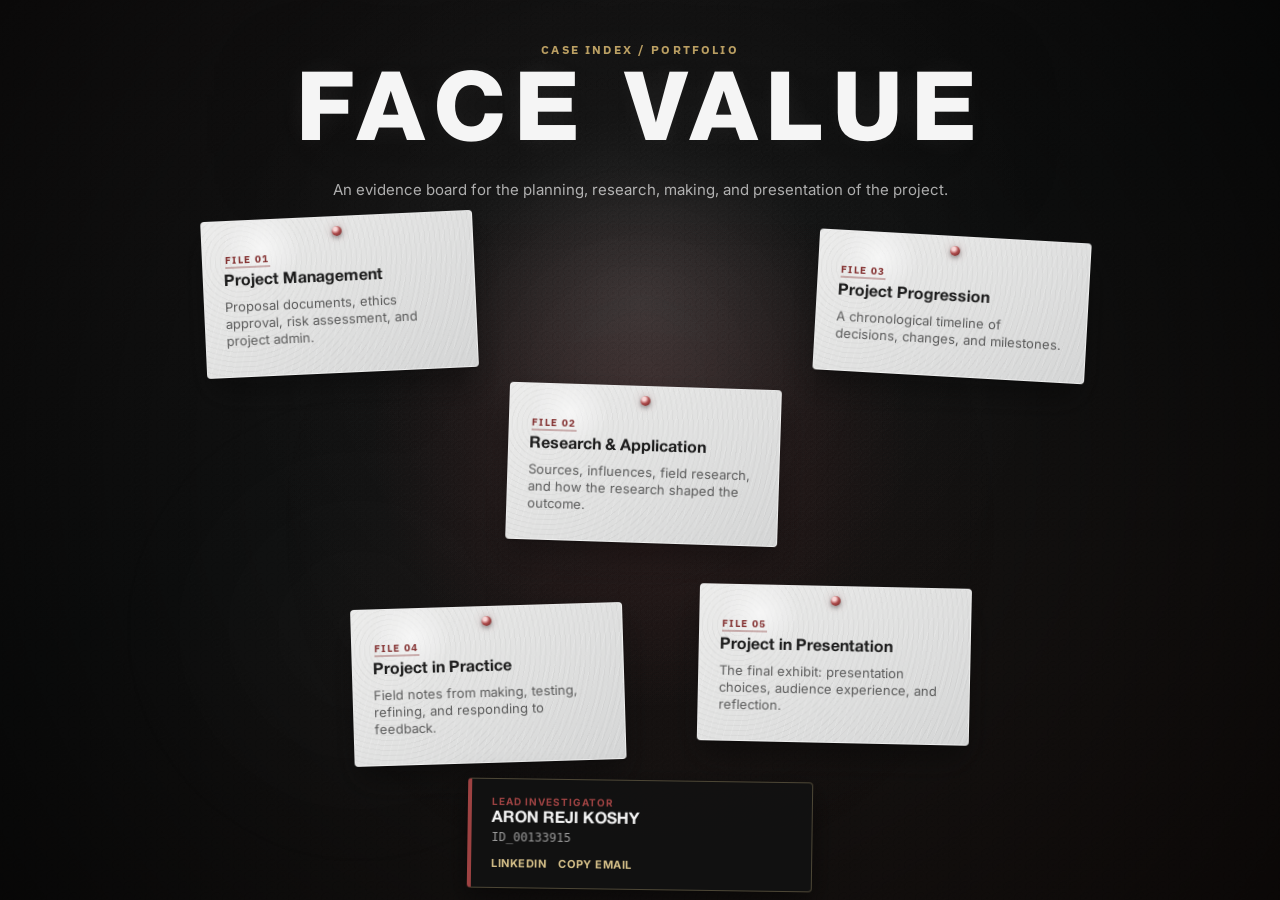
==== commit 9cde1d9e: "a lot of changes, added font files, made changes to hero page, progression and research. a bunch of " ====
--- a/index.html
+++ b/index.html
@@ -27,13 +27,13 @@
    <div class="card" data-link="research.html">
      <span class="case-tag">FILE 02</span>
      <h2>Research & Application</h2>
-     <p>Sources, influences, visual tests, and how the research shaped the outcome.</p>
+     <p>Sources, influences, field research, and how the research shaped the outcome.</p>
    </div>
 
    <div class="card" data-link="progression.html">
      <span class="case-tag">FILE 03</span>
      <h2>Project Progression</h2>
-     <p>A chronological timeline of decisions, changes, and production milestones.</p>
+     <p>A chronological timeline of decisions, changes, and milestones.</p>
    </div>
 
    <div class="card" data-link="practice.html">
--- a/style.css
+++ b/style.css
@@ -1,3 +1,113 @@
+/* ========================================= */
+/* LOCAL FONT SETUP                          */
+/* ========================================= */
+
+/* Helvetica Neue (Fully Mapped Weights) */
+@font-face {
+  font-family: 'Helvetica Neue';
+  src: url('fonts/HelveticaNeueLight.otf') format('opentype');
+  font-weight: 300;
+  font-style: normal;
+}
+@font-face {
+  font-family: 'Helvetica Neue';
+  src: url('fonts/HelveticaNeueLightItalic.otf') format('opentype');
+  font-weight: 300;
+  font-style: italic;
+}
+@font-face {
+  font-family: 'Helvetica Neue';
+  src: url('fonts/HelveticaNeueRoman.otf') format('opentype');
+  font-weight: 400;
+  font-style: normal;
+}
+@font-face {
+  font-family: 'Helvetica Neue';
+  src: url('fonts/HelveticaNeueItalic.ttf') format('truetype');
+  font-weight: 400;
+  font-style: italic;
+}
+@font-face {
+  font-family: 'Helvetica Neue';
+  src: url('fonts/HelveticaNeueMedium.otf') format('opentype');
+  font-weight: 500;
+  font-style: normal;
+}
+@font-face {
+  font-family: 'Helvetica Neue';
+  src: url('fonts/HelveticaNeueMediumItalic.otf') format('opentype');
+  font-weight: 500;
+  font-style: italic;
+}
+@font-face {
+  font-family: 'Helvetica Neue';
+  src: url('fonts/HelveticaNeueBold.otf') format('opentype');
+  font-weight: 700;
+  font-style: normal;
+}
+@font-face {
+  font-family: 'Helvetica Neue';
+  src: url('fonts/HelveticaNeueBoldItalic.otf') format('opentype');
+  font-weight: 700;
+  font-style: italic;
+}
+@font-face {
+  font-family: 'Helvetica Neue';
+  src: url('fonts/HelveticaNeueHeavy.otf') format('opentype');
+  font-weight: 800;
+  font-style: normal;
+}
+@font-face {
+  font-family: 'Helvetica Neue';
+  src: url('fonts/HelveticaNeueHeavyItalic.otf') format('opentype');
+  font-weight: 800;
+  font-style: italic;
+}
+@font-face {
+  font-family: 'Helvetica Neue';
+  src: url('fonts/HelveticaNeueBlack.otf') format('opentype');
+  font-weight: 900;
+  font-style: normal;
+}
+@font-face {
+  font-family: 'Helvetica Neue';
+  src: url('fonts/HelveticaNeueBlackItalic.otf') format('opentype');
+  font-weight: 900;
+  font-style: italic;
+}
+
+/* IBM Plex Sans (Variable Fonts) */
+@font-face {
+  font-family: 'IBM Plex Sans';
+  src: url('fonts/IBMPlexSans-VariableFont_wdth,wght.ttf') format('truetype');
+  font-weight: 100 900;
+  font-style: normal;
+}
+@font-face {
+  font-family: 'IBM Plex Sans';
+  src: url('fonts/IBMPlexSans-Italic-VariableFont_wdth,wght.ttf') format('truetype');
+  font-weight: 100 900;
+  font-style: italic;
+}
+
+/* Inter (Variable Fonts) */
+@font-face {
+  font-family: 'Inter';
+  src: url('fonts/Inter-VariableFont_opsz,wght.ttf') format('truetype');
+  font-weight: 100 900;
+  font-style: normal;
+}
+@font-face {
+  font-family: 'Inter';
+  src: url('fonts/Inter-Italic-VariableFont_opsz,wght.ttf') format('truetype');
+  font-weight: 100 900;
+  font-style: italic;
+}
+
+/* ========================================= */
+/* BASE STYLES                               */
+/* ========================================= */
+
 html {
   --close-cursor: url("data:image/svg+xml,%3Csvg xmlns='http://www.w3.org/2000/svg' width='32' height='32'%3E%3Cpath d='M8 8 L24 24 M24 8 L8 24' stroke='%239E4242' stroke-width='4' stroke-linecap='round'/%3E%3C/svg%3E") 16 16, pointer;
   background-color: #111111; /* Fixes the white scroll bounce */
@@ -13,11 +123,17 @@
 body {
   margin: 0;
   min-height: 100vh;
-  font-family: "Helvetica Neue", Inter, sans-serif;
+  font-family: "Inter", sans-serif;
+  font-weight: 400; /* Forces variable fonts to render correctly */
   background: #111111;
   color: #F5F5F5;
   animation: page-enter 320ms cubic-bezier(0.16, 1, 0.3, 1) backwards;
   transition: opacity 260ms ease, transform 260ms cubic-bezier(0.22, 1, 0.36, 1), filter 260ms ease;
+}
+
+/* Global Headings Force Helvetica */
+h1, h2, h3, h4, h5, h6, .logo {
+  font-family: "Helvetica Neue", Helvetica, Arial, sans-serif;
 }
 
 body.page-leaving {
@@ -37,6 +153,9 @@
   --ambient-red: 0;
   position: relative;
   overflow-x: hidden;
+  height: 100vh;
+  display: flex;
+  flex-direction: column;
   background:
     radial-gradient(circle at 50% 34%, rgba(255, 255, 255, calc(var(--spotlight-strength) + var(--ambient-light))), rgba(255, 255, 255, 0.025) 22%, transparent 48%),
     radial-gradient(circle at 50% 48%, rgba(158, 66, 66, calc(var(--red-wash) + var(--ambient-red))), transparent 34%),
@@ -62,21 +181,34 @@
 .nav a { margin-left: 20px; text-decoration: none; color: #8A8A8A; transition: color 0.3s ease; }
 .nav a:hover { color: #F5F5F5; }
 
-.home-title { max-width: 1180px; margin: 0 auto; padding: 42px 40px 4px; text-align: center; }
-.home-title h1 { margin: 0; font-size: clamp(48px, 8vw, 96px); font-weight: 800; line-height: 0.95; letter-spacing: 0.08em; text-shadow: 0 18px 80px rgba(0, 0, 0, 0.5), 0 0 30px rgba(255, 255, 255, 0.08); animation: title-settle 820ms cubic-bezier(0.16, 1, 0.3, 1) 100ms both; }
+/* Restored Clean Title Block */
+.home-title { max-width: 1180px; margin: 0 auto; padding: 42px 40px 10px; text-align: center; }
+.home-title h1 { margin: 0; font-size: clamp(48px, 8vw, 96px); font-weight: 800; line-height: 0.95; letter-spacing: 0.08em; word-spacing: normal; text-shadow: 0 18px 80px rgba(0, 0, 0, 0.5), 0 0 30px rgba(255, 255, 255, 0.08); animation: title-settle 820ms cubic-bezier(0.16, 1, 0.3, 1) 100ms both; }
 .case-kicker { margin: 0 0 12px; color: #c0a466; font-family: "IBM Plex Sans", Inter, sans-serif; font-size: 12px; font-weight: 700; letter-spacing: 0.18em; text-transform: uppercase; }
-.case-summary { max-width: 620px; margin: 18px auto 0; color: rgba(245, 245, 245, 0.72); font-size: 15px; line-height: 1.6; }
-
-.board { position: relative; height: calc(100vh - 150px); min-height: 580px; max-width: 1180px; margin: 0 auto; }
-.board::after { content: ""; position: absolute; inset: 0; z-index: 0; pointer-events: none; background: radial-gradient(circle at 50% 46%, rgba(158, 66, 66, 0.16), transparent 58%); opacity: 0.28; transition: opacity 0.35s ease; }
+.case-summary { max-width: 620px; margin: 18px auto 0; color: rgba(245, 245, 245, 0.72); font-size: 15px; font-weight: 400; line-height: 1.6; }
+
+.board { flex: 1 1 auto; position: relative; max-width: 1120px; width: 100%; margin: 0 auto; padding: 0 34px; box-sizing: border-box; }
+.board::after { content: ""; position: absolute; inset: 12px 28px 22px; z-index: 0; pointer-events: none; background: radial-gradient(circle at 50% 46%, rgba(158, 66, 66, 0.16), transparent 58%); opacity: 0.28; transition: opacity 0.35s ease; }
 .board:has(.card:hover)::after { opacity: 0.5; }
-.card { --card-tilt: 0deg; --float-x: 0px; --float-y: 0px; --float-rotate: 0deg; --magnet-x: 0px; --magnet-y: 0px; position: absolute; z-index: 1; width: 220px; padding: 20px; background: #1a1a1a; border: 1px solid #2a2a2a; cursor: pointer; transition: transform 0.35s ease, border-color 0.35s ease, box-shadow 0.35s ease, filter 0.35s ease, opacity 0.35s ease; }
-.home-page .card { color: #181818; background: radial-gradient(circle at 22% 18%, rgba(255, 255, 255, 0.8), transparent 16%), repeating-radial-gradient(circle at 14% 26%, rgba(0, 0, 0, 0.035) 0 1px, transparent 1px 5px), repeating-linear-gradient(105deg, rgba(255, 255, 255, 0.16) 0 1px, transparent 1px 7px), linear-gradient(145deg, #f0f0ef, #d9dada); border-color: rgba(255, 255, 255, 0.42); border-radius: 4px; box-shadow: 0 18px 34px rgba(0, 0, 0, 0.38), 0 2px 2px rgba(0, 0, 0, 0.18); filter: saturate(0.92) contrast(0.96); transform: translate3d(calc(var(--magnet-x) + var(--float-x)), calc(var(--magnet-y) + var(--float-y)), 0) rotate(calc(var(--card-tilt) + var(--float-rotate))); transform-origin: center top; animation: card-drift 31s ease-in-out infinite alternate; will-change: transform; }
+
+.card { --card-tilt: 0deg; --float-x: 0px; --float-y: 0px; --float-rotate: 0deg; --magnet-x: 0px; --magnet-y: 0px; position: absolute; z-index: 1; width: 230px; padding: 24px 20px 28px; background: #1a1a1a; border: 1px solid #2a2a2a; cursor: pointer; transition: transform 0.35s ease, border-color 0.35s ease, box-shadow 0.35s ease, filter 0.35s ease, opacity 0.35s ease; }
+.home-page .card {
+  color: #181818;
+  background: radial-gradient(circle at 22% 18%, rgba(255, 255, 255, 0.8), transparent 16%), repeating-radial-gradient(circle at 14% 26%, rgba(0, 0, 0, 0.035) 0 1px, transparent 1px 5px), repeating-linear-gradient(105deg, rgba(255, 255, 255, 0.16) 0 1px, transparent 1px 7px), linear-gradient(145deg, #f0f0ef, #d9dada);
+  border-color: rgba(255, 255, 255, 0.42);
+  border-radius: 4px;
+  box-shadow: 0 18px 34px rgba(0, 0, 0, 0.38), 0 2px 2px rgba(0, 0, 0, 0.18);
+  filter: saturate(0.92) contrast(0.96);
+  transform: translate3d(calc(var(--magnet-x) + var(--float-x)), calc(var(--magnet-y) + var(--float-y)), 0) rotate(calc(var(--card-tilt) + var(--float-rotate)));
+  transform-origin: center top;
+  animation: card-drift 31s ease-in-out infinite alternate;
+  will-change: transform;
+}
 .home-page .card::before { content: ""; position: absolute; top: 9px; left: 50%; width: 10px; height: 10px; border-radius: 50%; background: radial-gradient(circle at 35% 30%, #ffd9d9 0 18%, #b84a4a 48%, #5d1515 100%); box-shadow: 0 2px 4px rgba(0, 0, 0, 0.38), 0 0 10px rgba(158, 66, 66, 0.28); transform: translateX(-50%); }
 .home-page .card h2, .home-page .card p { position: relative; }
-.home-page .card h2 { margin-top: 8px; font-size: 20px; line-height: 1.08; }
-.home-page .card p { color: rgba(24, 24, 24, 0.68); }
-.case-tag { display: inline-flex; margin-top: 10px; color: #8a2d2d; font-family: "IBM Plex Sans", Inter, sans-serif; font-size: 11px; font-weight: 700; letter-spacing: 0.14em; text-transform: uppercase; border-bottom: 2px solid rgba(138, 45, 45, 0.34); }
+.home-page .card h2 { margin: 5px 0 8px; font-size: 16px; font-weight: 700; line-height: 1.08; }
+.home-page .card p { margin: 0; color: rgba(24, 24, 24, 0.68); font-size: 13px; font-weight: 400; line-height: 1.28; }
+.case-tag { display: inline-flex; margin-top: 8px; color: #8a2d2d; font-family: "IBM Plex Sans", Inter, sans-serif; font-size: 10px; font-weight: 700; letter-spacing: 0.14em; text-transform: uppercase; border-bottom: 2px solid rgba(138, 45, 45, 0.34); }
 
 .card:hover { z-index: 3; opacity: 1; transform: translate3d(calc(var(--magnet-x) + var(--float-x)), calc(var(--magnet-y) + var(--float-y) - 9px), 0) rotate(calc(var(--card-tilt) + var(--float-rotate))) scale(1.05); border-color: #9E4242; }
 .home-page .card:hover { box-shadow: 0 26px 52px rgba(0, 0, 0, 0.48), 0 6px 10px rgba(0, 0, 0, 0.2); border-color: rgba(195, 92, 84, 0.7); filter: saturate(1.08) contrast(1.08); }
@@ -84,11 +216,12 @@
 .board:has(.card:hover) .card:not(:hover) { opacity: 0.42; filter: saturate(0.72) contrast(0.88) blur(0.45px); }
 .board:has(.card.is-transitioning) .card:not(.is-transitioning) { opacity: 0.22; filter: saturate(0.6) contrast(0.82) blur(0.8px); }
 
-.card:nth-child(1) { --card-tilt: -2.6deg; top: 12%; left: clamp(24px, calc(50% - 330px), calc(100% - 244px)); animation-duration: 34s; animation-delay: -8s; }
-.card:nth-child(2) { --card-tilt: 1.8deg; top: 36%; left: clamp(24px, calc(50% - 108px), calc(100% - 244px)); animation-duration: 39s; animation-delay: -17s; }
-.card:nth-child(3) { --card-tilt: 2.4deg; top: 10%; left: clamp(24px, calc(50% + 102px), calc(100% - 244px)); animation-duration: 36s; animation-delay: -12s; }
-.card:nth-child(4) { --card-tilt: -1.7deg; bottom: 12%; left: clamp(24px, calc(50% - 280px), calc(100% - 244px)); animation-duration: 41s; animation-delay: -22s; }
-.card:nth-child(5) { --card-tilt: 1.2deg; bottom: 14%; left: clamp(24px, calc(50% + 78px), calc(100% - 244px)); animation-duration: 37s; animation-delay: -5s; }
+/* Center-Anchored Cluster Layout (Prevents Vertical Separation) */
+.card:nth-child(1) { --card-tilt: -2.6deg; top: calc(50% - 340px); left: calc(50% - 440px); animation-duration: 34s; animation-delay: -8s; }
+.card:nth-child(2) { --card-tilt: 1.8deg; top: calc(50% - 170px); left: calc(50% - 130px); animation-duration: 39s; animation-delay: -17s; }
+.card:nth-child(3) { --card-tilt: 3.2deg; top: calc(50% - 320px); left: calc(50% + 180px); animation-duration: 36s; animation-delay: -12s; }
+.card:nth-child(4) { --card-tilt: -1.7deg; top: calc(50% + 50px); left: calc(50% - 290px); animation-duration: 41s; animation-delay: -22s; }
+.card:nth-child(5) { --card-tilt: 1.2deg; top: calc(50% + 30px); left: calc(50% + 60px); animation-duration: 37s; animation-delay: -5s; }
 
 @keyframes page-enter { from { opacity: 0; transform: scale(1.012); filter: brightness(0.8); } to { opacity: 1; transform: scale(1); filter: brightness(1); } }
 @keyframes nav-pop { from { opacity: 0; transform: translate3d(0, -12px, 0) scale(0.985); } to { opacity: 1; transform: translate3d(0, 0, 0); } }
@@ -264,7 +397,7 @@
 .verdict-grid h2 {
   margin: 0;
   color: #f3f0e8;
-  font-family: "IBM Plex Sans", Inter, sans-serif;
+  font-family: "Helvetica Neue", Helvetica, Arial, sans-serif;
   font-size: 19px;
   letter-spacing: 0.06em;
   text-transform: uppercase;
@@ -370,7 +503,7 @@
 .evidence-card h2 {
   margin: 0 0 10px 0;
   color: #171514;
-  font-family: 'IBM Plex Sans', sans-serif;
+  font-family: "Helvetica Neue", Helvetica, Arial, sans-serif;
   font-size: 18px;
   text-transform: uppercase;
   letter-spacing: 0.05em;
@@ -485,7 +618,7 @@
 
 .evidence-modal-content h2 {
  color: #F5F5F5;
- font-family: 'IBM Plex Sans', sans-serif;
+ font-family: "Helvetica Neue", Helvetica, Arial, sans-serif;
  font-size: 28px;
  text-transform: uppercase;
  letter-spacing: 0.05em;
@@ -558,32 +691,57 @@
 
 /* ZIG-ZAG DOSSIER LAYOUT (Used in Exhibit F & J) */
 .dossier-f-content {
- max-width: 1080px;
+ max-width: 940px;
+ padding: 42px 36px;
 }
 
 .dossier-f-layout {
+ display: grid;
+ grid-template-columns: minmax(270px, 330px) minmax(0, 1fr);
+ gap: 34px;
+ align-items: start;
+ margin-top: 24px;
+}
+
+.dossier-f-visuals,
+.dossier-f-text-stack {
  display: flex;
  flex-direction: column;
- margin-top: 30px;
+}
+
+.dossier-f-visuals {
+ gap: 26px;
+ padding-top: 0;
+}
+
+.dossier-f-text-stack {
+ gap: 14px;
+ padding-top: 0;
 }
 
 .dossier-f-row {
  display: flex;
  flex-direction: row;
- gap: 50px;
- align-items: center;
+ gap: 42px;
+ align-items: flex-start;
  z-index: 2;
  position: relative;
 }
 
 .dossier-f-row-reverse {
  flex-direction: row-reverse;
- margin-top: -15px;
+ margin-top: 6px;
 }
 
 .dossier-f-copy {
  flex: 1;
  min-width: 300px;
+ padding-top: 0;
+}
+
+.dossier-f-copy p {
+ margin-top: 0;
+ margin-bottom: 14px;
 }
 
 .dossier-f-copy p:last-child {
@@ -593,9 +751,9 @@
 /* The Massive Polaroid Container */
 .dossier-f-photo {
  flex-shrink: 0;
- width: 440px;
+ width: 100%;
  margin: 0;
- padding: 16px 16px 46px 16px;
+ padding: 11px 11px 30px 11px;
  background: #e8e6df;
  border-radius: 2px;
  box-shadow: 0 16px 34px rgba(0,0,0,0.62), inset 0 0 0 1px rgba(0,0,0,0.1);
@@ -625,7 +783,7 @@
 .dossier-f-photo .dossier-img {
  aspect-ratio: 4 / 3;
  object-fit: cover;
- max-height: 360px;
+ max-height: 238px;
 }
 
 .research-zoomable {
@@ -639,11 +797,11 @@
 }
 
 .dossier-f-quote {
- align-self: flex-end;
- width: calc(100% - 490px);
- margin: 20px 0 20px auto;
+ align-self: stretch;
+ width: 100%;
+ margin: 0;
  box-sizing: border-box;
- padding: 16px 30px;
+ padding: 12px 26px;
  font-size: 18px;
  text-align: left;
  position: relative;
@@ -853,6 +1011,7 @@
 }
 
 .exhibit-frame h2 {
+  font-family: "Helvetica Neue", Helvetica, Arial, sans-serif;
   font-size: clamp(28px, 4vw, 48px);
 }
 
@@ -914,8 +1073,8 @@
 
 .accordion-toggle h2 {
   margin: 0;
-  color: #9E4242;
-  font-family: 'IBM Plex Sans', sans-serif;
+  color: #9E4242; /* Restored Red Color */
+  font-family: 'IBM Plex Sans', sans-serif; /* Restored IBM Font */
   font-weight: 700;
   font-size: 20px;
   letter-spacing: 0.15em;
@@ -1187,9 +1346,10 @@
 }
 
 .modal-arrow.left { left: -120px; }
-.modal-arrow.right { right: -120px; }
+.modal-arrow.right { left: auto; right: -120px; }
 
 #modalCounter {
+  position: absolute;
   bottom: -40px;
   right: 0;
   font-size: 14px;
@@ -1207,10 +1367,12 @@
 
 .personnel-file {
   position: absolute;
-  bottom: 20px;
-  right: 20px;
+  bottom: 10px;
+  left: 50%;
+  transform: translateX(-50%) rotate(0.8deg);
   display: flex;
   gap: 16px;
+  width: min(100%, 300px);
   padding: 16px 20px;
   background: rgba(17, 17, 17, 0.95);
   border: 1px solid rgba(216, 194, 138, 0.3);
@@ -1218,14 +1380,13 @@
   border-radius: 4px;
   box-shadow: 0 10px 30px rgba(0,0,0,0.5);
   z-index: 10;
-  transform: rotate(2deg);
 }
 
 .id-details h2 {
   margin: 0 0 4px 0;
   color: #F5F5F5;
   font-size: 16px;
-  font-family: 'IBM Plex Sans', sans-serif;
+  font-family: "Helvetica Neue", Helvetica, Arial, sans-serif;
   text-transform: uppercase;
 }
 
@@ -1315,7 +1476,7 @@
 }
 
 .clipboard-toast.show {
-  bottom: 40px;
+  bottom: 130px; /* Pushes the pop-up above the Lead Investigator badge */
   opacity: 1;
 }
 
@@ -1401,6 +1562,7 @@
   color: #9E4242;
   margin-bottom: 8px;
   font-size: 11px;
+  font-family: "Helvetica Neue", Helvetica, Arial, sans-serif;
   letter-spacing: 0.15em;
 }
 
@@ -1503,6 +1665,7 @@
   margin: 10px 0 0 0;
   color: #f3f0e8;
   font-size: 28px;
+  font-family: "Helvetica Neue", Helvetica, Arial, sans-serif;
   letter-spacing: 0.05em;
   text-transform: uppercase;
 }
@@ -1513,7 +1676,7 @@
 
 .spec-block h3, .grid-item h3 {
   color: #9E4242;
-  font-family: 'IBM Plex Sans', sans-serif;
+  font-family: "Helvetica Neue", Helvetica, Arial, sans-serif;
   font-size: 15px;
   letter-spacing: 0.1em;
   text-transform: uppercase;
@@ -1566,7 +1729,7 @@
 .type-spec {
   position: relative;
   overflow: hidden;
-  padding: 30px; /* Increased padding */
+  padding: 30px; 
   border-radius: 2px;
 }
 
@@ -1585,25 +1748,25 @@
 }
 
 .terminal-spec strong {
-  font-size: 28px; /* Increased from 22px */
+  font-size: 28px; 
   display: block;
   margin-bottom: 16px;
   color: #f3f0e8;
 }
 
 .terminal-spec p.charset {
-  color: rgba(245, 245, 245, 0.7); /* Slightly brighter */
+  color: rgba(245, 245, 245, 0.7); 
   margin: 0 0 16px 0;
-  font-size: 20px; /* Increased from 15px */
+  font-size: 20px; 
   line-height: 1.8;
-  letter-spacing: 0.25em; /* Spaced out the letters more like a specimen */
+  letter-spacing: 0.25em; 
   text-transform: lowercase;
 }
 
 .terminal-spec small {
   display: block;
   color: rgba(216, 194, 138, 0.7);
-  font-size: 13px; /* Increased from 11px */
+  font-size: 13px; 
   line-height: 1.6;
   border-top: 1px dashed rgba(245, 245, 245, 0.1);
   padding-top: 16px;
@@ -1638,6 +1801,27 @@
   letter-spacing: 0.05em;
 }
 
+/* ========================= */
+/* STRICT FONT OVERRIDES     */
+/* ========================= */
+
+.font-helvetica, .font-helvetica strong, .font-helvetica p.charset {
+  font-family: "Helvetica Neue", Helvetica, Arial, sans-serif !important;
+}
+
+.font-ibm, .font-ibm strong, .font-ibm p.charset {
+  font-family: 'IBM Plex Sans', sans-serif !important;
+}
+
+.font-inter, .font-inter strong, .font-inter p.charset {
+  font-family: 'Inter', sans-serif !important;
+}
+
+/* Adjusted spacing for better letterform visibility */
+.terminal-spec p.charset {
+  letter-spacing: 0.15em !important; 
+}
+
 @keyframes fade-in {
   from { opacity: 0; transform: translateY(5px); }
   to { opacity: 1; transform: translateY(0); }
@@ -1652,13 +1836,14 @@
 }
 
 @media (max-width: 920px) {
+  .home-page { height: auto; min-height: 100vh; overflow-x: hidden; }
   .nav { gap: 16px; padding: 18px 22px; }
   .nav-links { display: flex; flex-wrap: wrap; justify-content: flex-end; gap: 10px; }
   .nav a { margin-left: 0; }
   .nav-subtitle { display: block; margin: 6px 0 0; }
   .home-title { padding: 34px 22px 0; }
-  .board { display: grid; grid-template-columns: repeat(2, minmax(0, 1fr)); gap: 18px; height: auto; min-height: 0; padding: 32px 22px 70px; }
-  .card, .card:nth-child(1), .card:nth-child(2), .card:nth-child(3), .card:nth-child(4), .card:nth-child(5) { position: relative; inset: auto; width: auto; min-height: 170px; }
+  .board { display: block; height: auto; min-height: 0; padding: 32px 22px 70px; }
+  .card, .card:nth-child(1), .card:nth-child(2), .card:nth-child(3), .card:nth-child(4), .card:nth-child(5) { position: relative; inset: auto; grid-column: auto; grid-row: auto; width: auto; height: auto; min-height: auto; margin-bottom: 20px; transform: none; }
   .evidence-wall, .verdict-grid { grid-template-columns: 1fr; }
   .evidence-card, .evidence-card:nth-child(even) { transform: none; }
   .carousel { gap: 0; }
@@ -1666,7 +1851,10 @@
   .modal-arrow.left { left: -76px; }
   .modal-arrow.right { right: -76px; }
   .page-counter { bottom: -10px; right: 10px; }
-  .personnel-file { position: relative; inset: auto; margin-top: 30px; transform: none; width: fit-content; }
+  .personnel-file { position: relative; inset: auto; grid-column: 1 / -1; margin-top: 12px; transform: none; width: min(100%, 280px); }
+  .dossier-f-layout { display: flex; flex-direction: column; gap: 24px; margin-top: 0; }
+  .dossier-f-visuals { gap: 20px; padding-top: 0; }
+  .dossier-f-text-stack { gap: 18px; padding-top: 0; }
   .dossier-split-layout, .dossier-split-reversed, .dossier-f-row, .dossier-f-row-reverse { flex-direction: column; gap: 24px; margin-top: 0; }
   .dossier-image-container, .dossier-f-photo { width: 100%; max-width: 500px; margin: 0 auto 20px auto; transform: none; height: auto; }
   .dossier-split-reversed .dossier-image-container { transform: none; }
@@ -1698,7 +1886,7 @@
 @media (max-width: 620px) {
   .nav { align-items: flex-start; flex-direction: column; }
   .home-title h1, .case-hero h1 { font-size: 42px; }
-  .board { grid-template-columns: 1fr; }
+  .board { display: block; }
   .case-hero, .case-layout, .evidence-wall, .presentation-stage { padding-left: 20px; padding-right: 20px; }
   .timeline-board { padding-left: 24px; }
   .carousel-track { width: 72vw; height: 430px; }
@@ -1708,4 +1896,20 @@
   .research-zoom-overlay { padding: 18px; }
   #researchZoomImage { max-width: 94vw; max-height: 76vh; }
   .research-zoom-close { top: 14px; right: 18px; }
-}+}
+
+/* ========================================= */
+/* OPTICAL ALIGNMENT FIXES                   */
+/* ========================================= */
+/* Nudges the small tracking text to perfectly align with the visual edge of the Helvetica headings */
+
+.case-hero .case-kicker {
+  margin-left: 4px;
+}
+
+.pane-header .evidence-code,
+.evidence-card .evidence-code,
+.exhibit-frame .evidence-code,
+.card .case-tag {
+  margin-left: 2px;
+}
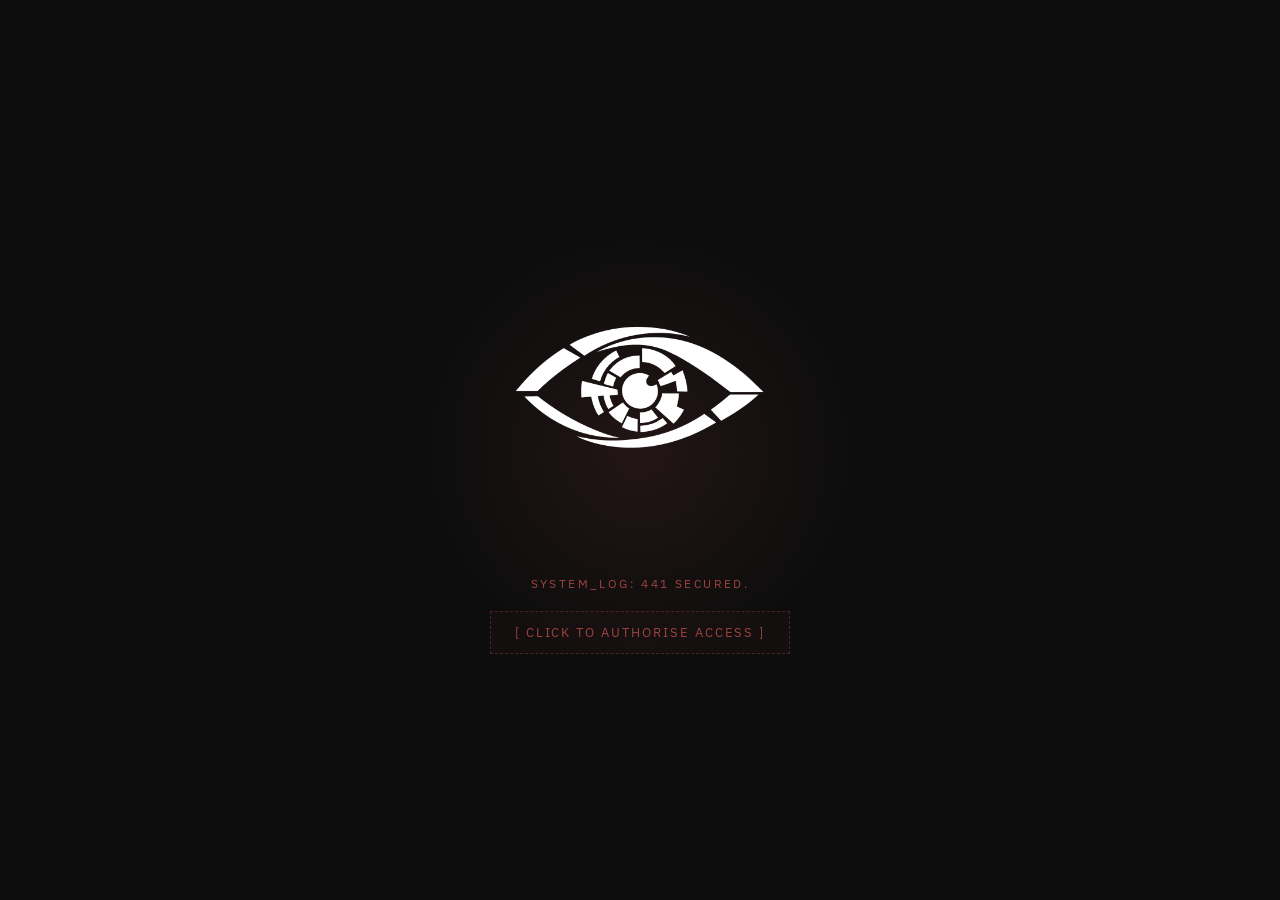
==== commit edf7ad88: "made changes to index, added images, worked on practices, changes to index script as well as styling" ====
--- a/index.html
+++ b/index.html
@@ -9,11 +9,30 @@
  <link rel="stylesheet" href="style.css" />
 </head>
 
-<body class="home-page">
+<body class="home-page intro-active">
+
+ <div id="intro-sequence">
+   <div class="scanline"></div>
+   <div class="boot-glow"></div>
+   <img src="assets/face_value_logo.png" alt="System Booting" class="boot-eye">
+   <div class="boot-text">SYSTEM_LOG: 441 SECURED.</div>
+   <button class="authorise-btn">[ CLICK TO AUTHORISE ACCESS ]</button>
+ </div>
+
+ <script>
+   if (sessionStorage.getItem('faceValueIntroSeen') === 'true') {
+     document.getElementById('intro-sequence').style.display = 'none';
+     document.body.classList.remove('intro-active');
+   }
+ </script>
 
  <header class="home-title">
    <p class="case-kicker">Case Index / Portfolio</p>
-   <h1>FACE VALUE</h1>
+   <h1>
+     <span>FACE</span>
+     <img src="assets/face_value_logo.png" alt="Face Value Eye" class="title-eye">
+     <span>VALUE</span>
+   </h1>
    <p class="case-summary">An evidence board for the planning, research, making, and presentation of the project.</p>
  </header>
 
@@ -66,4 +85,4 @@
 
  <script src="script.js"></script>
 </body>
-</html>
+</html>
--- a/style.css
+++ b/style.css
@@ -181,10 +181,55 @@
 .nav a { margin-left: 20px; text-decoration: none; color: #8A8A8A; transition: color 0.3s ease; }
 .nav a:hover { color: #F5F5F5; }
 
-/* Restored Clean Title Block */
+/* Restored Clean Title Block With Flexbox for the Eye */
 .home-title { max-width: 1180px; margin: 0 auto; padding: 42px 40px 10px; text-align: center; }
-.home-title h1 { margin: 0; font-size: clamp(48px, 8vw, 96px); font-weight: 800; line-height: 0.95; letter-spacing: 0.08em; word-spacing: normal; text-shadow: 0 18px 80px rgba(0, 0, 0, 0.5), 0 0 30px rgba(255, 255, 255, 0.08); animation: title-settle 820ms cubic-bezier(0.16, 1, 0.3, 1) 100ms both; }
-.case-kicker { margin: 0 0 12px; color: #c0a466; font-family: "IBM Plex Sans", Inter, sans-serif; font-size: 12px; font-weight: 700; letter-spacing: 0.18em; text-transform: uppercase; }
+.home-title h1 { 
+  margin: 0; 
+  font-size: clamp(48px, 8vw, 96px); 
+  font-weight: 800; 
+  line-height: 0.95; 
+  letter-spacing: 0.08em; 
+  word-spacing: normal; 
+  text-shadow: 0 18px 80px rgba(0, 0, 0, 0.5), 0 0 30px rgba(255, 255, 255, 0.08); 
+  animation: title-settle 820ms cubic-bezier(0.16, 1, 0.3, 1) 100ms both; 
+  
+  /* Flexbox alignment to force the eye into the absolute dead center */
+  display: flex;
+  align-items: center;
+  justify-content: center;
+  gap: clamp(15px, 3vw, 30px);
+}
+
+/* Force the text on either side of the eye to take up equal space */
+.home-title h1 span {
+  flex: 1;
+}
+
+.home-title h1 span:first-child {
+  text-align: right;
+}
+
+.home-title h1 span:last-child {
+  text-align: left;
+}
+
+.title-eye {
+  height: clamp(50px, 8.5vw, 100px); 
+  width: auto;
+  filter: invert(1) drop-shadow(0 0 15px rgba(255, 255, 255, 0.2));
+  transform: translateY(-5px); 
+}
+
+.case-kicker { 
+  margin: 0 0 12px; 
+  color: #c0a466; 
+  font-family: "IBM Plex Sans", Inter, sans-serif; 
+  font-size: 12px; 
+  font-weight: 700; 
+  letter-spacing: 0.18em; 
+  text-transform: uppercase; 
+  text-indent: 0.18em; /* Optically corrects the centering offset caused by letter-spacing */
+}
 .case-summary { max-width: 620px; margin: 18px auto 0; color: rgba(245, 245, 245, 0.72); font-size: 15px; font-weight: 400; line-height: 1.6; }
 
 .board { flex: 1 1 auto; position: relative; max-width: 1120px; width: 100%; margin: 0 auto; padding: 0 34px; box-sizing: border-box; }
@@ -1896,6 +1941,7 @@
   .research-zoom-overlay { padding: 18px; }
   #researchZoomImage { max-width: 94vw; max-height: 76vh; }
   .research-zoom-close { top: 14px; right: 18px; }
+  .title-eye { height: 32px; } /* Ensures the eye shrinks properly on small mobiles */
 }
 
 /* ========================================= */
@@ -1913,3 +1959,120 @@
 .card .case-tag {
   margin-left: 2px;
 }
+
+/* ========================================= */
+/* INTRO BOOT SEQUENCE                       */
+/* ========================================= */
+#intro-sequence {
+  position: fixed;
+  top: 0;
+  left: 0;
+  width: 100vw;
+  height: 100vh;
+  background-color: #0d0d0d;
+  z-index: 9999;
+  display: flex;
+  flex-direction: column;
+  justify-content: center;
+  align-items: center;
+  transition: opacity 1s ease-in-out;
+}
+
+/* Force standard cursor when intro is up to prevent weird glitches */
+body.intro-active, body.intro-active a, body.intro-active button {
+  cursor: default !important;
+}
+body.intro-active .custom-cursor,
+body.intro-active .cursor-trail {
+  display: none !important;
+}
+
+.boot-glow {
+  position: absolute;
+  width: 500px;
+  height: 500px;
+  background: radial-gradient(circle, rgba(158, 66, 66, 0.15) 0%, transparent 60%);
+  z-index: 1;
+  pointer-events: none;
+  animation: pulse-glow 3s infinite alternate;
+}
+
+@keyframes pulse-glow {
+  0% { opacity: 0.5; transform: scale(0.9); }
+  100% { opacity: 1; transform: scale(1.1); }
+}
+
+.scanline {
+  width: 100%;
+  height: 100px;
+  background: linear-gradient(0deg, rgba(0,0,0,0) 0%, rgba(158, 66, 66, 0.15) 50%, rgba(0,0,0,0) 100%);
+  position: absolute;
+  top: -100px;
+  animation: scan 4s linear infinite;
+  pointer-events: none;
+  z-index: 5;
+}
+
+@keyframes scan {
+  0% { top: -100px; }
+  100% { top: 100vh; }
+}
+
+.boot-eye {
+  width: 300px;
+  max-width: 80vw;
+  filter: invert(1) brightness(150%) contrast(200%);
+  animation: flicker 0.15s infinite;
+  z-index: 2;
+  position: relative;
+}
+
+.boot-text {
+  margin-top: 30px;
+  font-family: 'IBM Plex Sans', monospace;
+  color: #9E4242;
+  font-size: 12px;
+  letter-spacing: 0.2em;
+  z-index: 2;
+}
+
+.authorise-btn {
+  margin-top: 20px;
+  background: rgba(158, 66, 66, 0.05);
+  border: 1px dashed rgba(158, 66, 66, 0.4);
+  color: #9E4242;
+  font-family: 'IBM Plex Sans', monospace;
+  padding: 12px 24px;
+  font-size: 13px;
+  letter-spacing: 0.15em;
+  cursor: pointer !important;
+  transition: all 0.3s ease;
+  animation: blink 2s step-end infinite;
+  z-index: 2;
+  position: relative;
+}
+
+.authorise-btn:hover {
+  background: rgba(158, 66, 66, 0.2);
+  color: #F5F5F5;
+  border-color: #9E4242;
+  box-shadow: 0 0 15px rgba(158, 66, 66, 0.3);
+}
+
+@keyframes blink {
+  50% { opacity: 0.6; }
+}
+
+@keyframes flicker {
+  0% { opacity: 1; filter: invert(1) brightness(150%) contrast(200%) drop-shadow(0 0 5px rgba(158, 66, 66, 0.4)); transform: translate(0, 0); }
+  20% { opacity: 0.8; filter: invert(1) brightness(120%) contrast(300%); transform: translate(-2px, 1px); }
+  40% { opacity: 0.4; }
+  60% { opacity: 1; transform: translate(2px, -1px); }
+  80% { opacity: 0.9; }
+  100% { opacity: 1; filter: invert(1) brightness(150%) contrast(200%) drop-shadow(0 0 15px rgba(158, 66, 66, 0.7)); transform: translate(0, 0); }
+}
+
+.fade-out-intro {
+  opacity: 0;
+  pointer-events: none;
+}
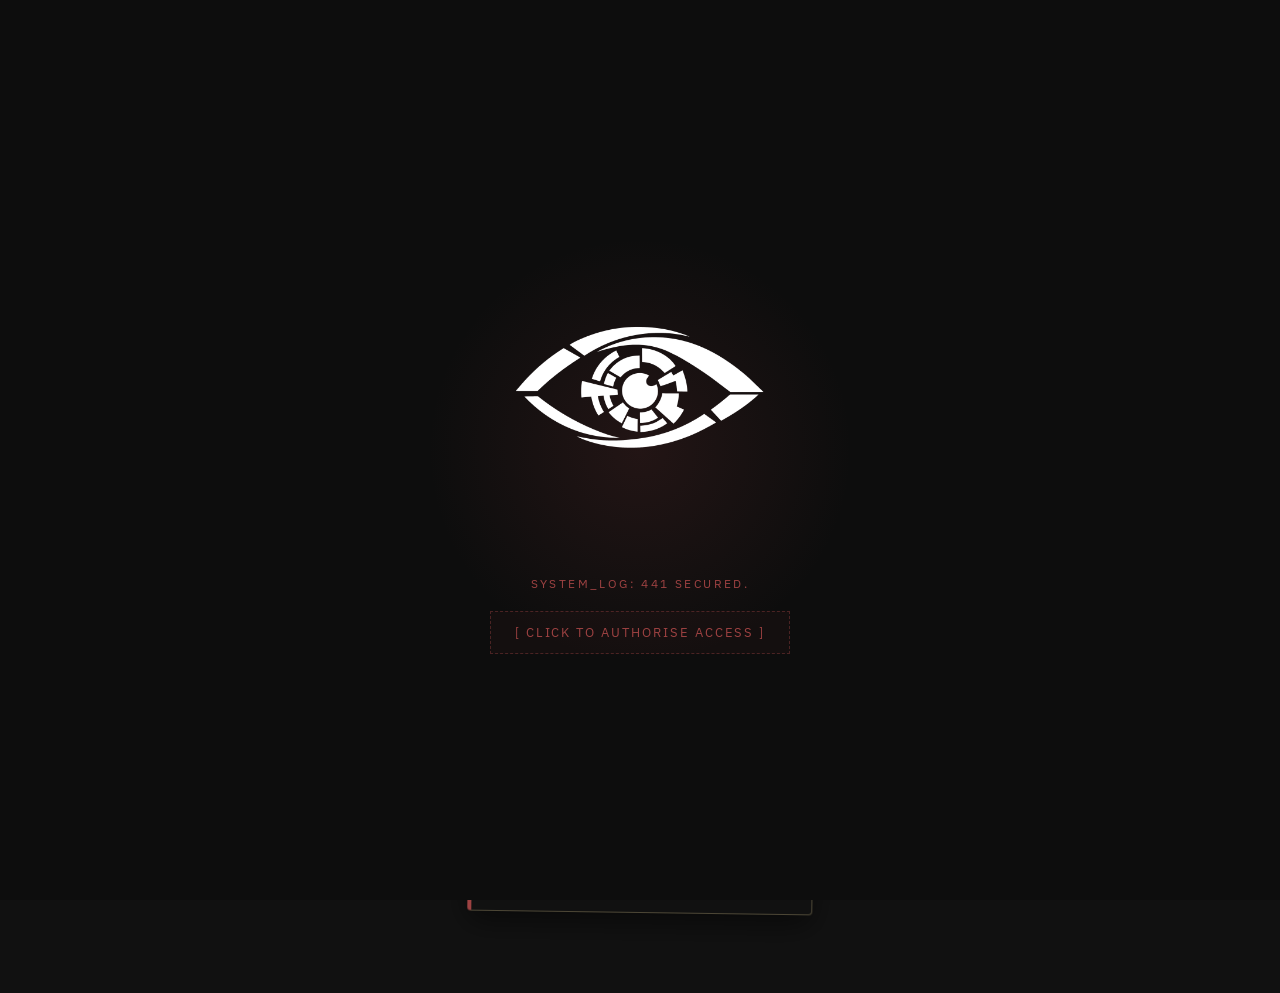
==== commit aa6d4d27: "bug fixes" ====
--- a/index.html
+++ b/index.html
@@ -2,7 +2,10 @@
 <html lang="en">
 <head>
  <meta charset="UTF-8" />
- <title>Face Value</title>
+ <title>Aron Reji | Face Value</title>
+
+ <link rel="icon" type="image/png" href="assets/favicon.png">
+
  <link rel="preconnect" href="https://fonts.googleapis.com">
  <link rel="preconnect" href="https://fonts.gstatic.com" crossorigin>
  <link href="https://fonts.googleapis.com/css2?family=IBM+Plex+Sans:wght@400;600;700&family=Inter:wght@300;400;600&display=swap" rel="stylesheet">
@@ -66,7 +69,9 @@
      <h2>Project in Presentation</h2>
      <p>The final exhibit: presentation choices, audience experience, and reflection.</p>
    </div>
+ </section>
 
+ <div class="personnel-file-wrapper">
    <div class="personnel-file">
      <div class="id-details">
        <span class="id-label">Lead Investigator</span>
@@ -78,8 +83,7 @@
        </div>
      </div>
    </div>
-
- </section>
+ </div>
 
  <div id="clipboardToast" class="clipboard-toast">EMAIL COPIED TO CLIPBOARD</div>
 
--- a/style.css
+++ b/style.css
@@ -181,7 +181,7 @@
 .nav a { margin-left: 20px; text-decoration: none; color: #8A8A8A; transition: color 0.3s ease; }
 .nav a:hover { color: #F5F5F5; }
 
-/* Restored Clean Title Block With Flexbox for the Eye */
+/* Restored Clean Title Block With Perfect Symmetrical Grid */
 .home-title { max-width: 1180px; margin: 0 auto; padding: 42px 40px 10px; text-align: center; }
 .home-title h1 { 
   margin: 0; 
@@ -193,25 +193,14 @@
   text-shadow: 0 18px 80px rgba(0, 0, 0, 0.5), 0 0 30px rgba(255, 255, 255, 0.08); 
   animation: title-settle 820ms cubic-bezier(0.16, 1, 0.3, 1) 100ms both; 
   
-  /* Flexbox alignment to force the eye into the absolute dead center */
-  display: flex;
+  display: grid;
+  grid-template-columns: 1fr auto 1fr;
   align-items: center;
-  justify-content: center;
   gap: clamp(15px, 3vw, 30px);
 }
 
-/* Force the text on either side of the eye to take up equal space */
-.home-title h1 span {
-  flex: 1;
-}
-
-.home-title h1 span:first-child {
-  text-align: right;
-}
-
-.home-title h1 span:last-child {
-  text-align: left;
-}
+.home-title h1 span:first-child { justify-self: end; }
+.home-title h1 span:last-child { justify-self: start; }
 
 .title-eye {
   height: clamp(50px, 8.5vw, 100px); 
@@ -228,15 +217,45 @@
   font-weight: 700; 
   letter-spacing: 0.18em; 
   text-transform: uppercase; 
-  text-indent: 0.18em; /* Optically corrects the centering offset caused by letter-spacing */
+  text-indent: 0.18em;
 }
 .case-summary { max-width: 620px; margin: 18px auto 0; color: rgba(245, 245, 245, 0.72); font-size: 15px; font-weight: 400; line-height: 1.6; }
 
-.board { flex: 1 1 auto; position: relative; max-width: 1120px; width: 100%; margin: 0 auto; padding: 0 34px; box-sizing: border-box; }
+/* NEW SYMMETRICAL RESPONSIVE BOARD LAYOUT */
+.board { 
+  display: flex;
+  flex-wrap: wrap;
+  justify-content: center;
+  gap: 34px;
+  flex: 1 1 auto; 
+  position: relative; 
+  max-width: 1120px; 
+  width: 100%; 
+  margin: 40px auto 40px auto; 
+  padding: 0 34px; 
+  box-sizing: border-box; 
+  z-index: 2;
+}
+
 .board::after { content: ""; position: absolute; inset: 12px 28px 22px; z-index: 0; pointer-events: none; background: radial-gradient(circle at 50% 46%, rgba(158, 66, 66, 0.16), transparent 58%); opacity: 0.28; transition: opacity 0.35s ease; }
 .board:has(.card:hover)::after { opacity: 0.5; }
 
-.card { --card-tilt: 0deg; --float-x: 0px; --float-y: 0px; --float-rotate: 0deg; --magnet-x: 0px; --magnet-y: 0px; position: absolute; z-index: 1; width: 230px; padding: 24px 20px 28px; background: #1a1a1a; border: 1px solid #2a2a2a; cursor: pointer; transition: transform 0.35s ease, border-color 0.35s ease, box-shadow 0.35s ease, filter 0.35s ease, opacity 0.35s ease; }
+.card { 
+  --card-tilt: 0deg; 
+  --float-x: 0px; 
+  --float-y: 0px; 
+  --float-rotate: 0deg; 
+  position: relative; /* Fixed absolute overlapping */
+  z-index: 1; 
+  width: 300px; /* Standardised symmetrical width */
+  flex: 0 1 auto;
+  padding: 24px 24px 32px; 
+  background: #1a1a1a; 
+  border: 1px solid #2a2a2a; 
+  cursor: pointer; 
+  transition: transform 0.35s ease, border-color 0.35s ease, box-shadow 0.35s ease, filter 0.35s ease, opacity 0.35s ease; 
+}
+
 .home-page .card {
   color: #181818;
   background: radial-gradient(circle at 22% 18%, rgba(255, 255, 255, 0.8), transparent 16%), repeating-radial-gradient(circle at 14% 26%, rgba(0, 0, 0, 0.035) 0 1px, transparent 1px 5px), repeating-linear-gradient(105deg, rgba(255, 255, 255, 0.16) 0 1px, transparent 1px 7px), linear-gradient(145deg, #f0f0ef, #d9dada);
@@ -244,7 +263,7 @@
   border-radius: 4px;
   box-shadow: 0 18px 34px rgba(0, 0, 0, 0.38), 0 2px 2px rgba(0, 0, 0, 0.18);
   filter: saturate(0.92) contrast(0.96);
-  transform: translate3d(calc(var(--magnet-x) + var(--float-x)), calc(var(--magnet-y) + var(--float-y)), 0) rotate(calc(var(--card-tilt) + var(--float-rotate)));
+  transform: translate3d(var(--float-x), var(--float-y), 0) rotate(calc(var(--card-tilt) + var(--float-rotate)));
   transform-origin: center top;
   animation: card-drift 31s ease-in-out infinite alternate;
   will-change: transform;
@@ -255,18 +274,18 @@
 .home-page .card p { margin: 0; color: rgba(24, 24, 24, 0.68); font-size: 13px; font-weight: 400; line-height: 1.28; }
 .case-tag { display: inline-flex; margin-top: 8px; color: #8a2d2d; font-family: "IBM Plex Sans", Inter, sans-serif; font-size: 10px; font-weight: 700; letter-spacing: 0.14em; text-transform: uppercase; border-bottom: 2px solid rgba(138, 45, 45, 0.34); }
 
-.card:hover { z-index: 3; opacity: 1; transform: translate3d(calc(var(--magnet-x) + var(--float-x)), calc(var(--magnet-y) + var(--float-y) - 9px), 0) rotate(calc(var(--card-tilt) + var(--float-rotate))) scale(1.05); border-color: #9E4242; }
+.card:hover { z-index: 3; opacity: 1; transform: translate3d(var(--float-x), calc(var(--float-y) - 10px), 0) rotate(0deg) scale(1.05); border-color: #9E4242; }
 .home-page .card:hover { box-shadow: 0 26px 52px rgba(0, 0, 0, 0.48), 0 6px 10px rgba(0, 0, 0, 0.2); border-color: rgba(195, 92, 84, 0.7); filter: saturate(1.08) contrast(1.08); }
-.home-page .card.is-transitioning { z-index: 5; opacity: 1; pointer-events: none; transform: translate3d(calc(var(--magnet-x) + var(--float-x)), calc(var(--magnet-y) + var(--float-y) - 16px), 0) rotate(calc(var(--card-tilt) + var(--float-rotate))) scale(1.16); filter: saturate(1.1) contrast(1.1); box-shadow: 0 34px 70px rgba(0, 0, 0, 0.58), 0 12px 22px rgba(0, 0, 0, 0.25); transition-duration: 260ms; }
+.home-page .card.is-transitioning { z-index: 5; opacity: 1; pointer-events: none; transform: translate3d(var(--float-x), calc(var(--float-y) - 16px), 0) rotate(0deg) scale(1.16); filter: saturate(1.1) contrast(1.1); box-shadow: 0 34px 70px rgba(0, 0, 0, 0.58), 0 12px 22px rgba(0, 0, 0, 0.25); transition-duration: 260ms; }
 .board:has(.card:hover) .card:not(:hover) { opacity: 0.42; filter: saturate(0.72) contrast(0.88) blur(0.45px); }
 .board:has(.card.is-transitioning) .card:not(.is-transitioning) { opacity: 0.22; filter: saturate(0.6) contrast(0.82) blur(0.8px); }
 
-/* Center-Anchored Cluster Layout (Prevents Vertical Separation) */
-.card:nth-child(1) { --card-tilt: -2.6deg; top: calc(50% - 340px); left: calc(50% - 440px); animation-duration: 34s; animation-delay: -8s; }
-.card:nth-child(2) { --card-tilt: 1.8deg; top: calc(50% - 170px); left: calc(50% - 130px); animation-duration: 39s; animation-delay: -17s; }
-.card:nth-child(3) { --card-tilt: 3.2deg; top: calc(50% - 320px); left: calc(50% + 180px); animation-duration: 36s; animation-delay: -12s; }
-.card:nth-child(4) { --card-tilt: -1.7deg; top: calc(50% + 50px); left: calc(50% - 290px); animation-duration: 41s; animation-delay: -22s; }
-.card:nth-child(5) { --card-tilt: 1.2deg; top: calc(50% + 30px); left: calc(50% + 60px); animation-duration: 37s; animation-delay: -5s; }
+/* Unified Subtile Card Tilts */
+.card:nth-child(1) { --card-tilt: -1.6deg; animation-duration: 34s; animation-delay: -8s; }
+.card:nth-child(2) { --card-tilt: 1.2deg; animation-duration: 39s; animation-delay: -17s; }
+.card:nth-child(3) { --card-tilt: -0.8deg; animation-duration: 36s; animation-delay: -12s; }
+.card:nth-child(4) { --card-tilt: 1.5deg; animation-duration: 41s; animation-delay: -22s; }
+.card:nth-child(5) { --card-tilt: -1.2deg; animation-duration: 37s; animation-delay: -5s; }
 
 @keyframes page-enter { from { opacity: 0; transform: scale(1.012); filter: brightness(0.8); } to { opacity: 1; transform: scale(1); filter: brightness(1); } }
 @keyframes nav-pop { from { opacity: 0; transform: translate3d(0, -12px, 0) scale(0.985); } to { opacity: 1; transform: translate3d(0, 0, 0); } }
@@ -1410,11 +1429,17 @@
 /* PERSONNEL FILE / RETURN LINK */
 /* ========================= */
 
+.personnel-file-wrapper {
+  display: flex;
+  justify-content: center;
+  padding: 0 34px 80px;
+  width: 100%;
+  box-sizing: border-box;
+}
+
 .personnel-file {
-  position: absolute;
-  bottom: 10px;
-  left: 50%;
-  transform: translateX(-50%) rotate(0.8deg);
+  position: relative;
+  transform: rotate(0.8deg);
   display: flex;
   gap: 16px;
   width: min(100%, 300px);
@@ -1896,7 +1921,7 @@
   .modal-arrow.left { left: -76px; }
   .modal-arrow.right { right: -76px; }
   .page-counter { bottom: -10px; right: 10px; }
-  .personnel-file { position: relative; inset: auto; grid-column: 1 / -1; margin-top: 12px; transform: none; width: min(100%, 280px); }
+  /* Override absolute positioning fixes since layout is universally flexed now */
   .dossier-f-layout { display: flex; flex-direction: column; gap: 24px; margin-top: 0; }
   .dossier-f-visuals { gap: 20px; padding-top: 0; }
   .dossier-f-text-stack { gap: 18px; padding-top: 0; }
